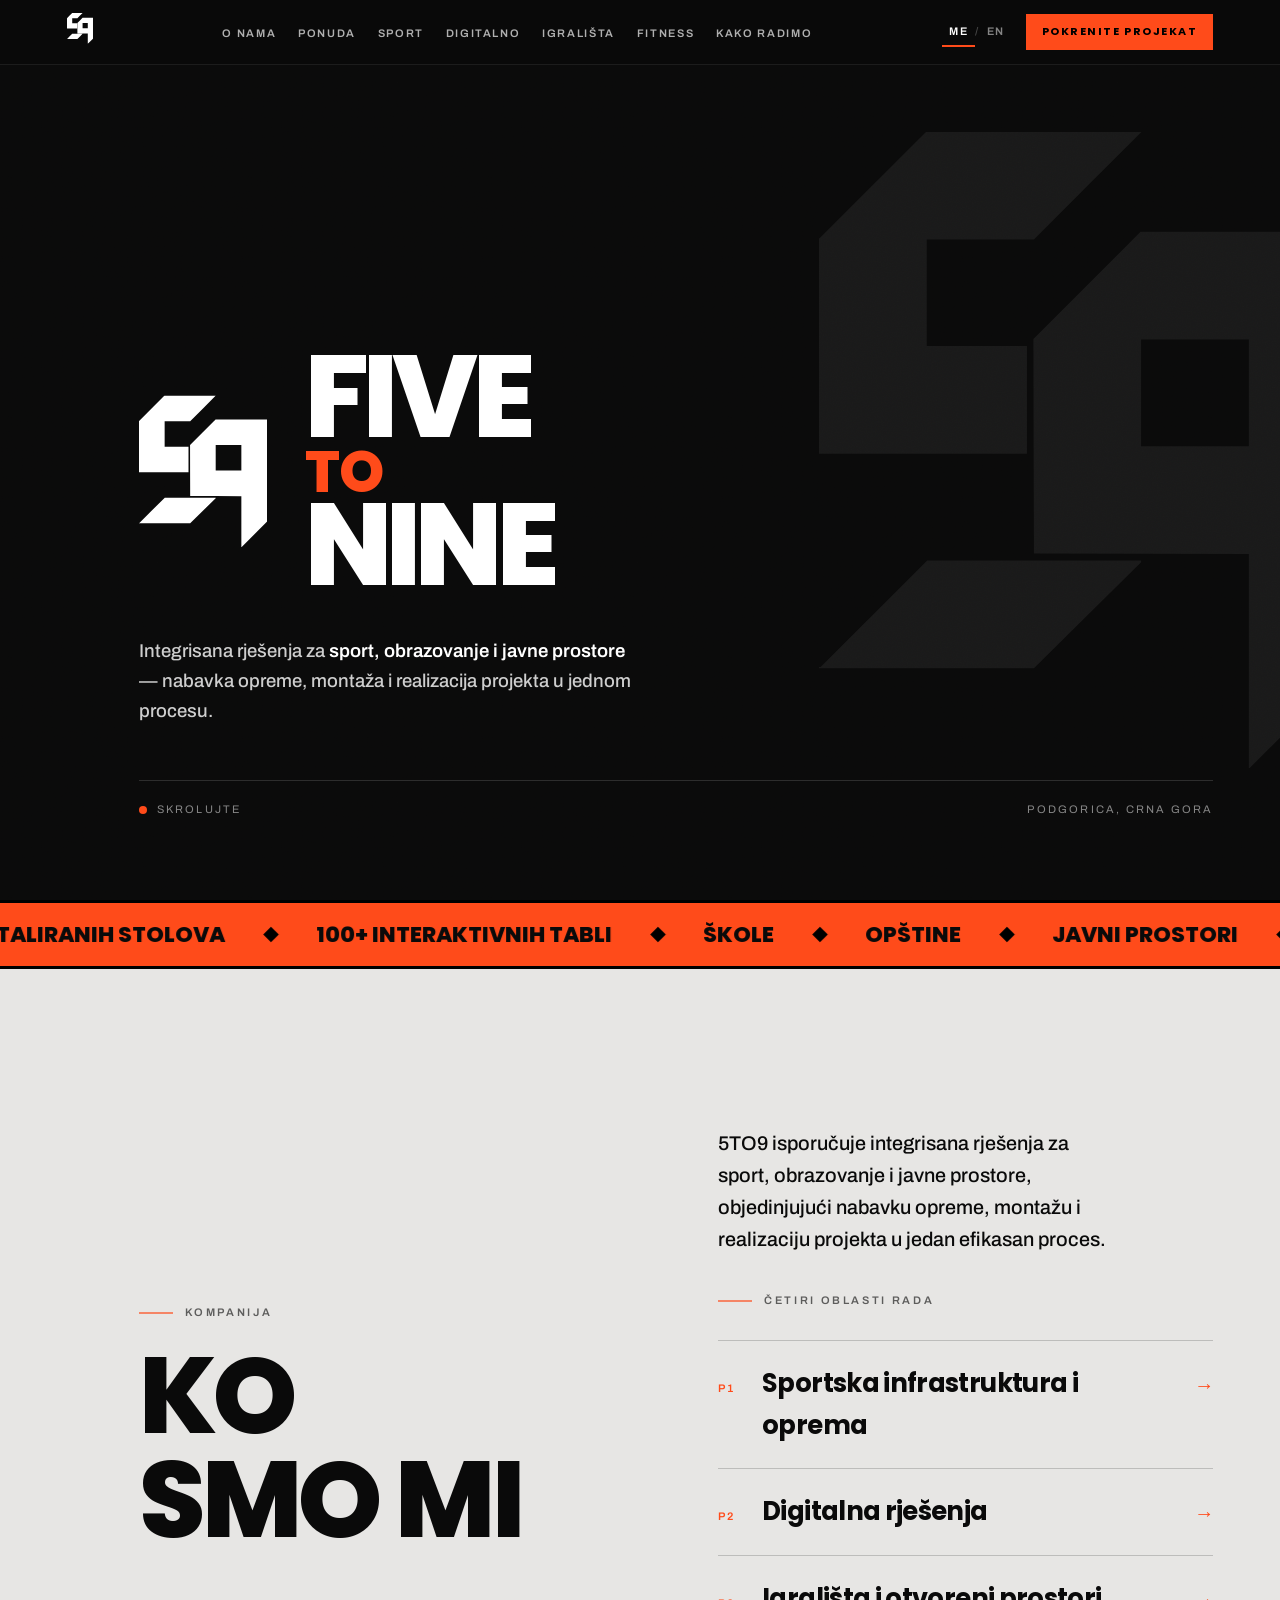
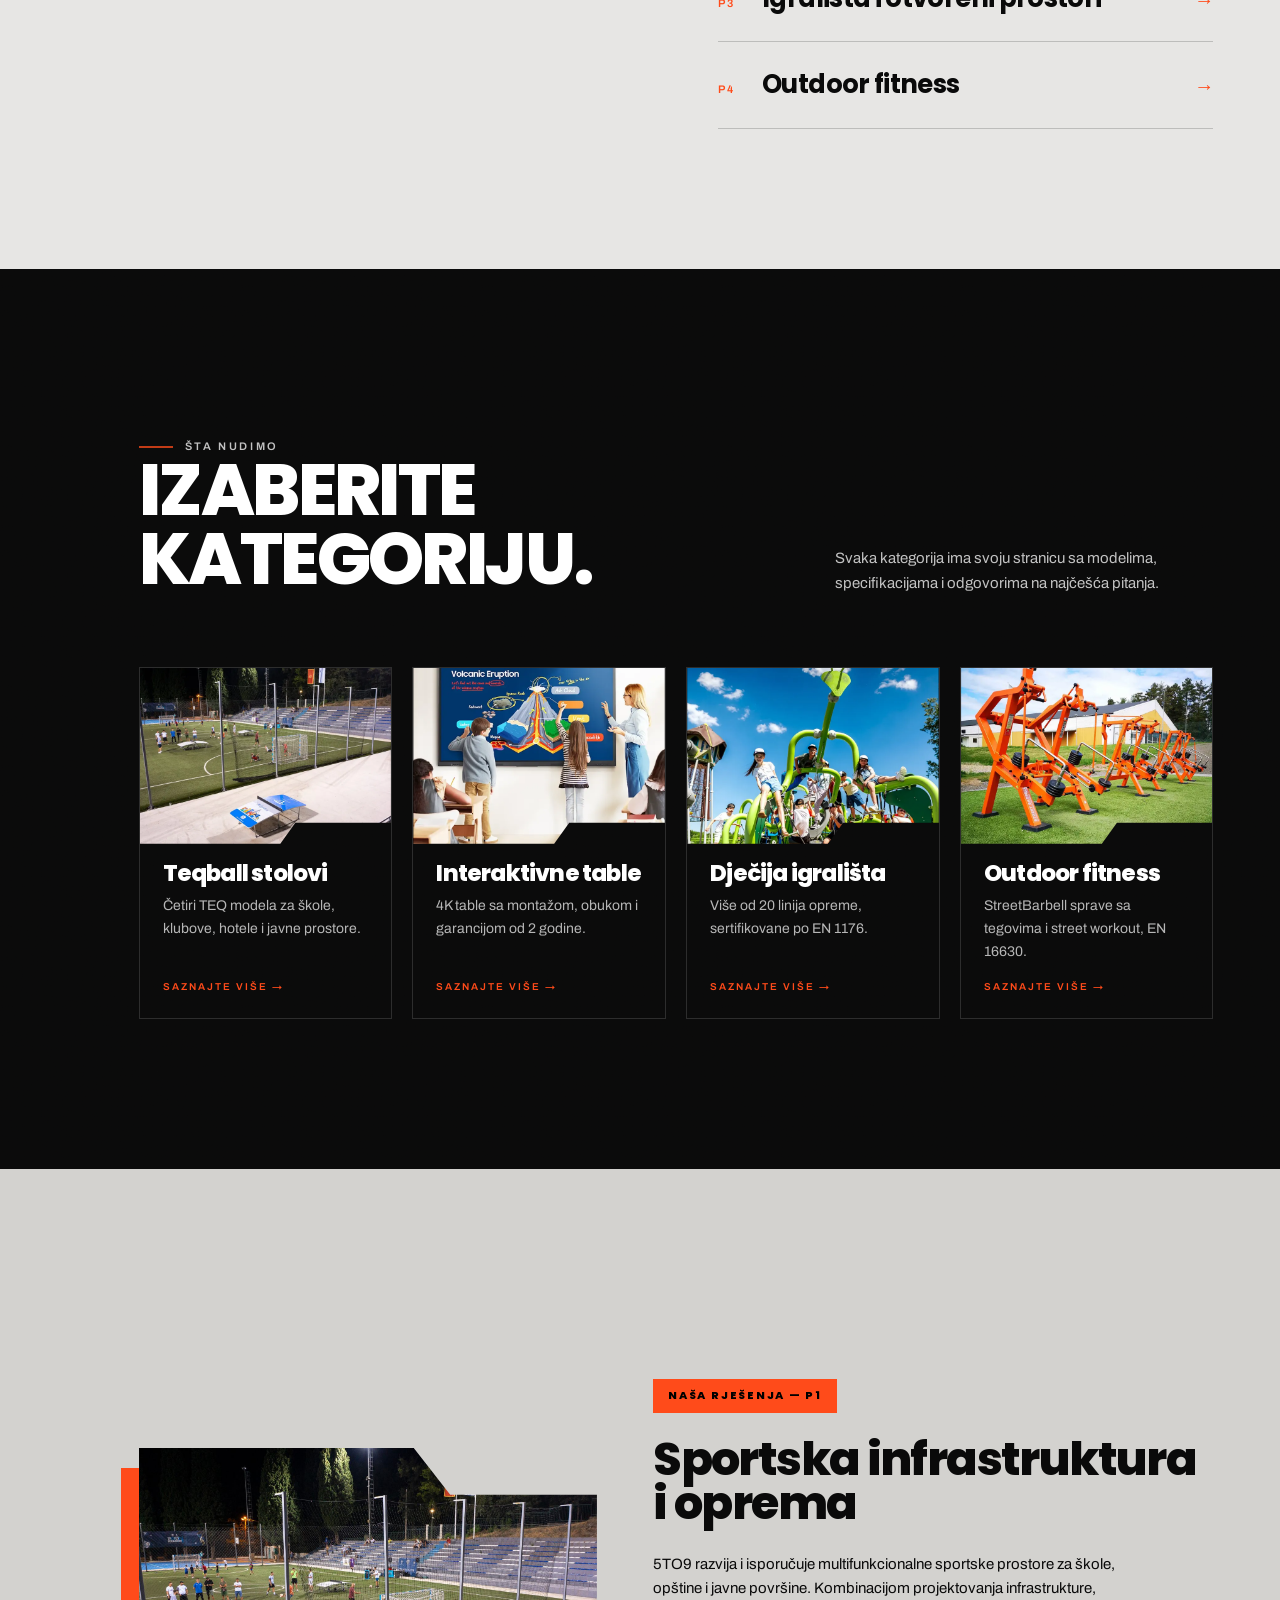
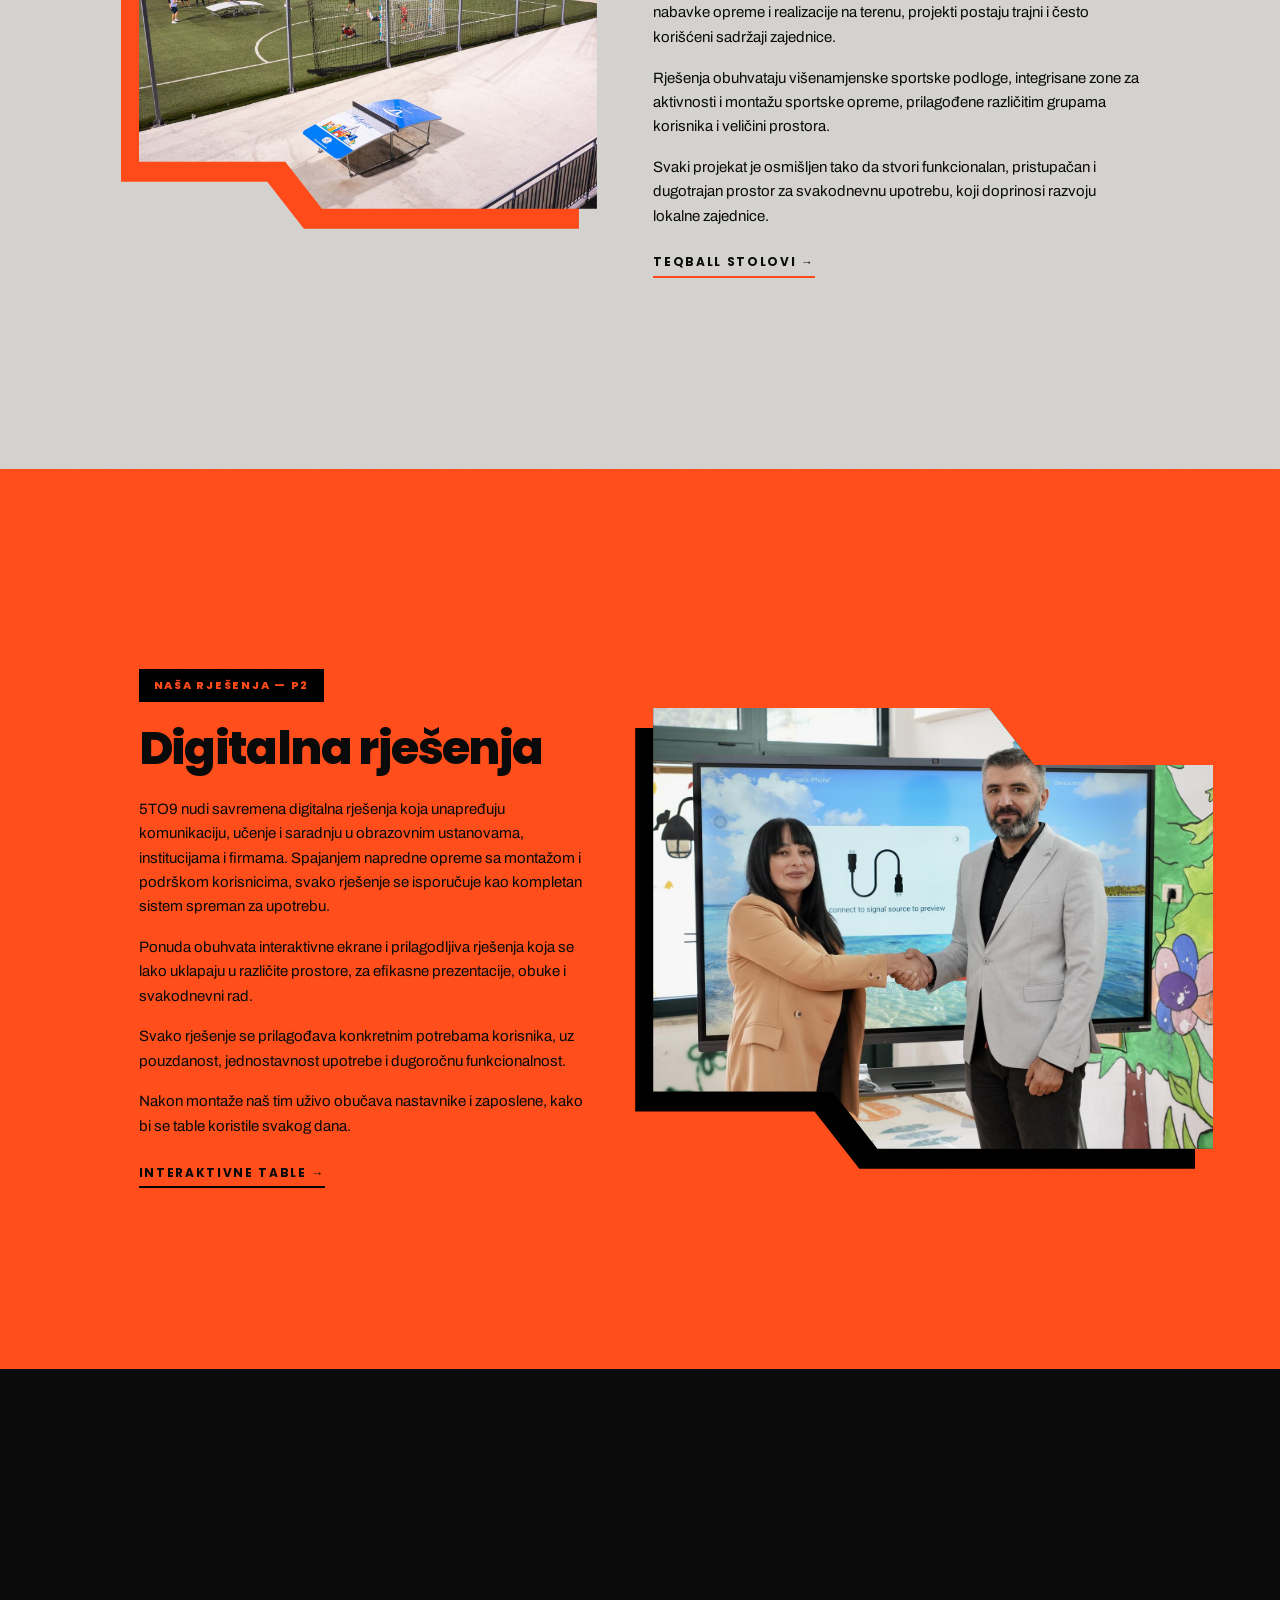
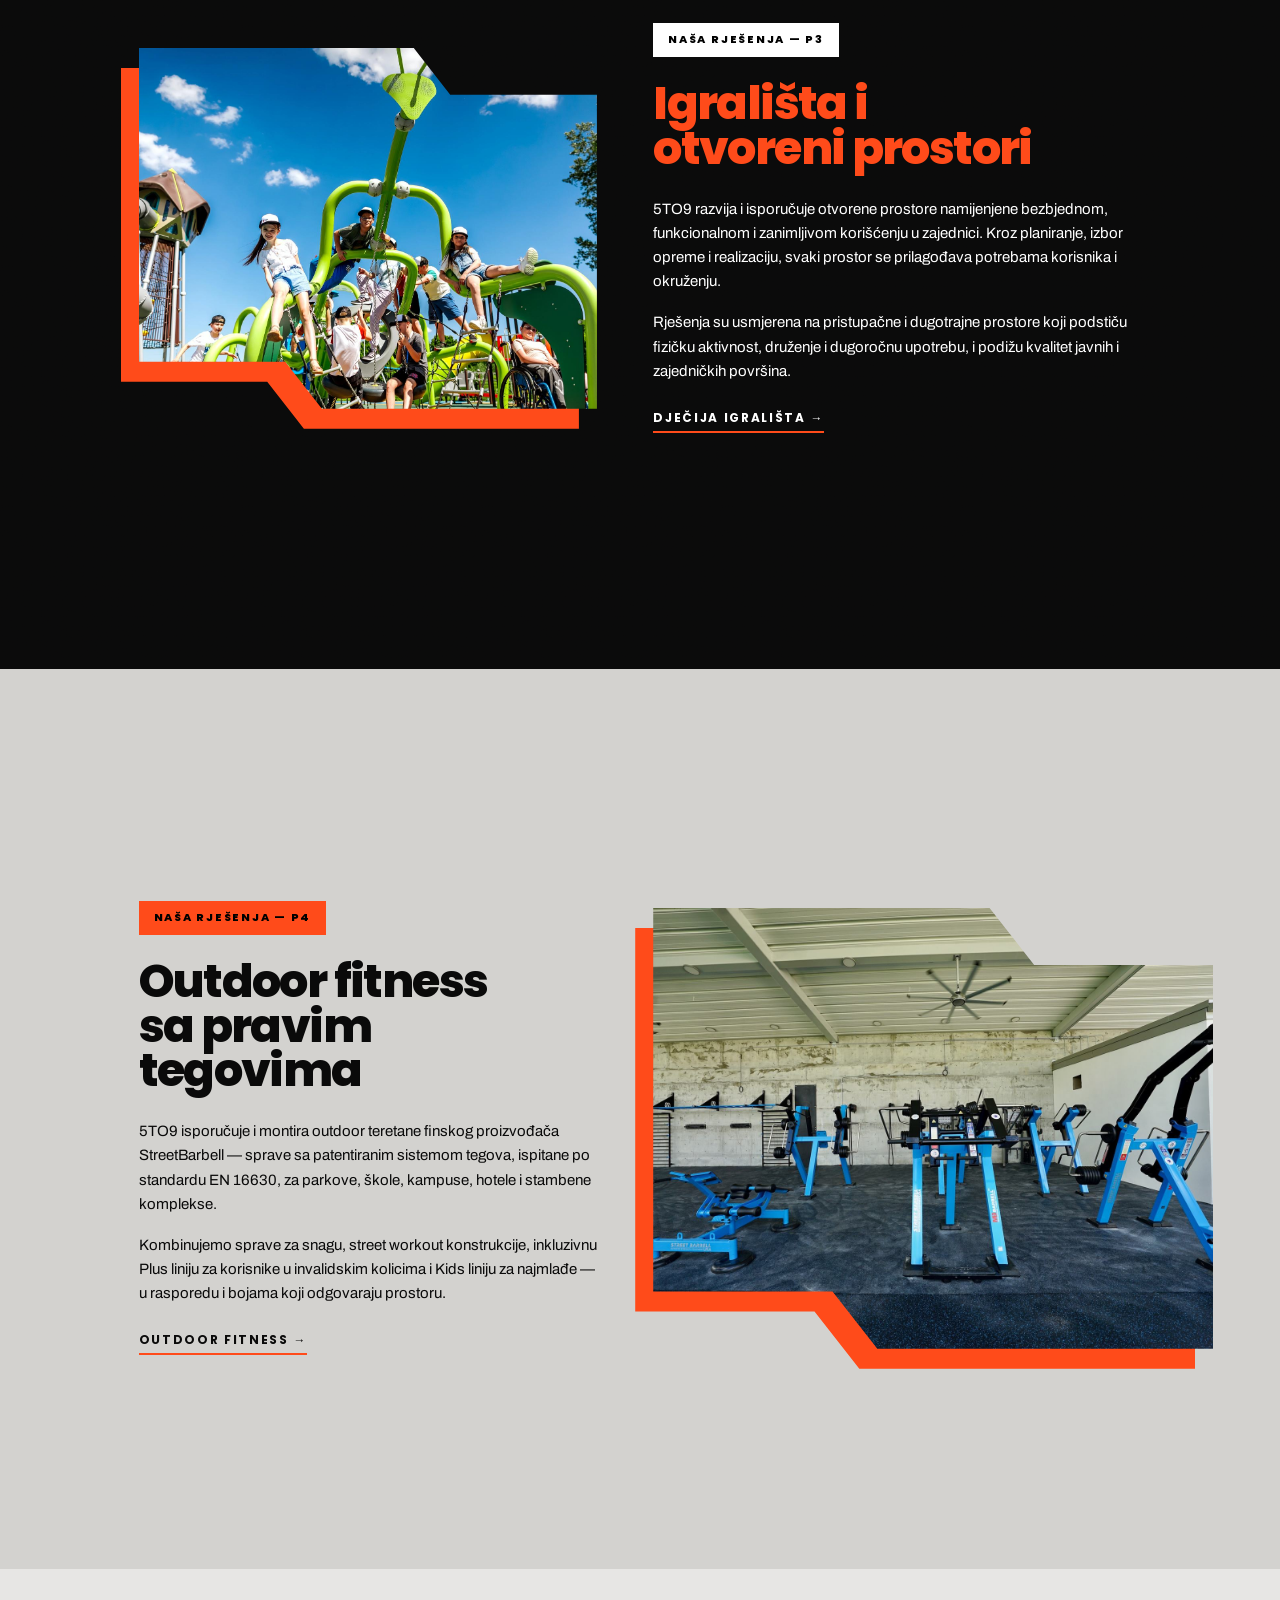
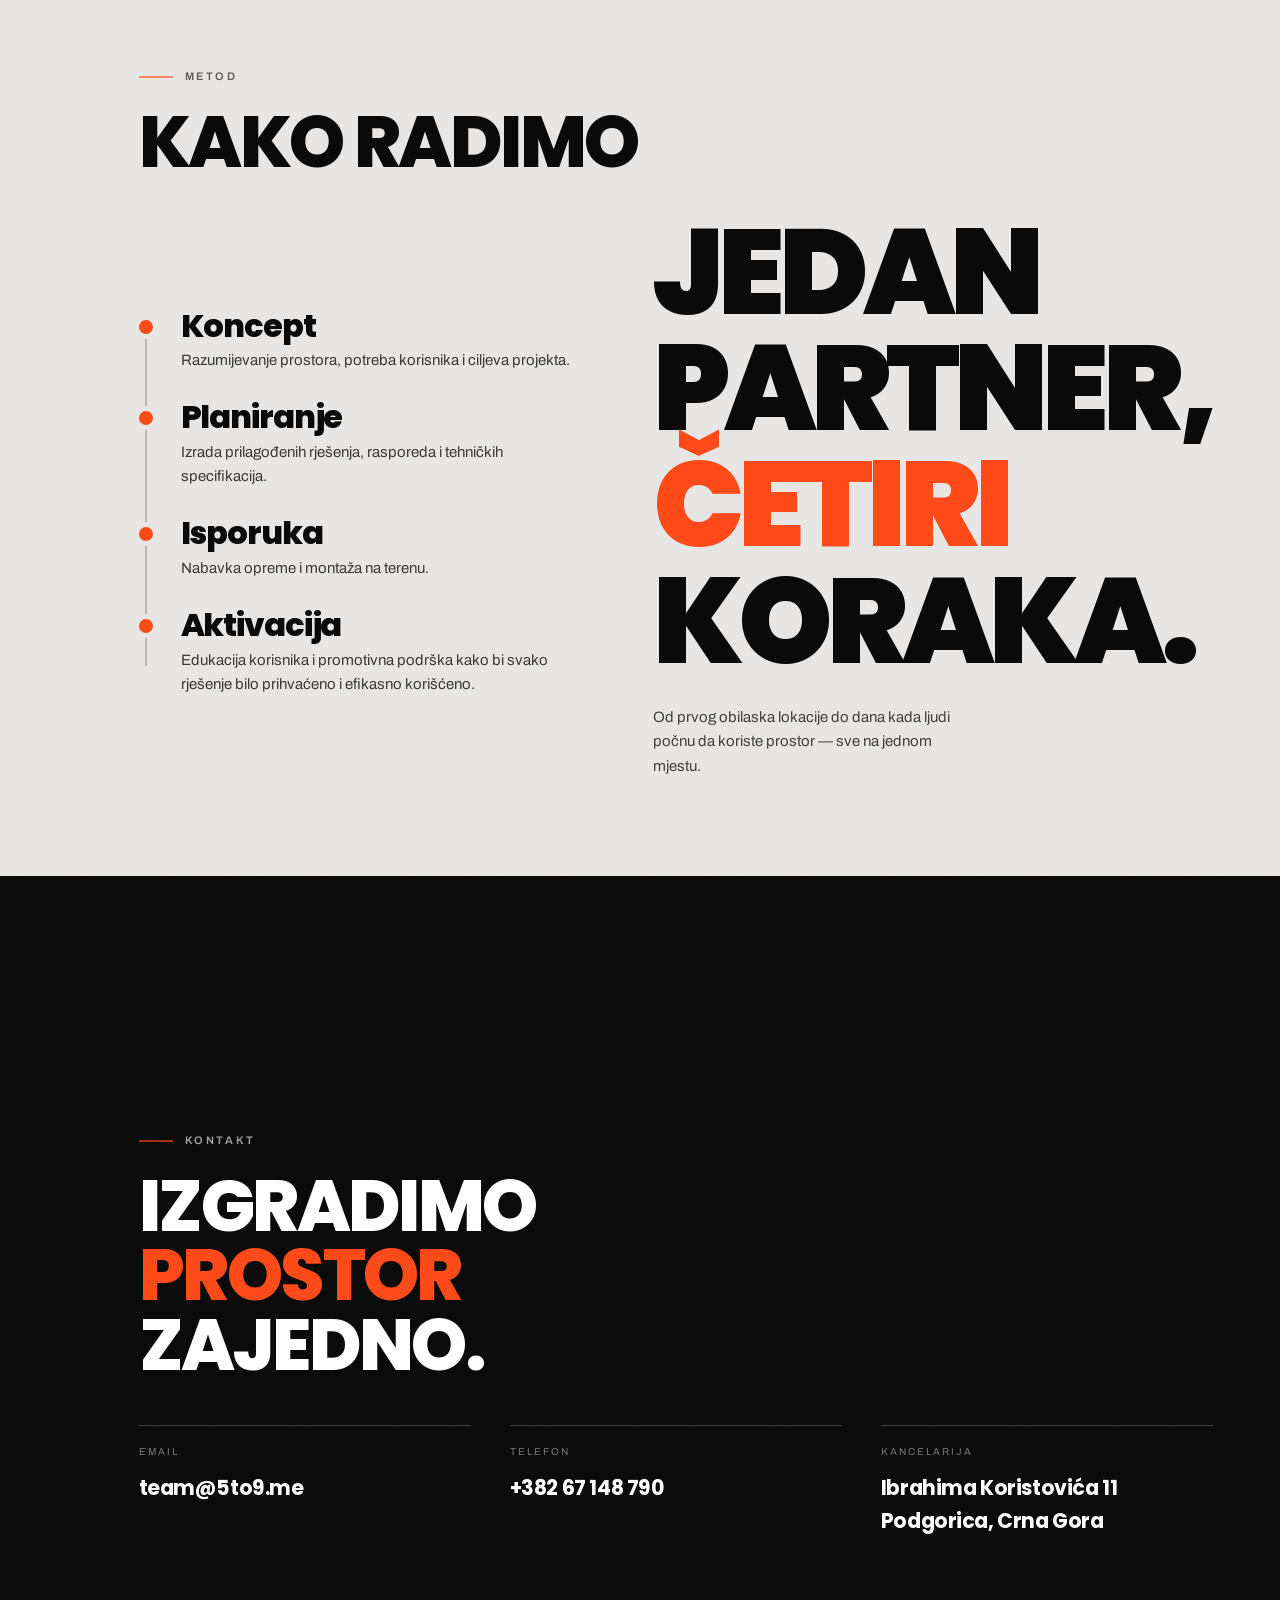
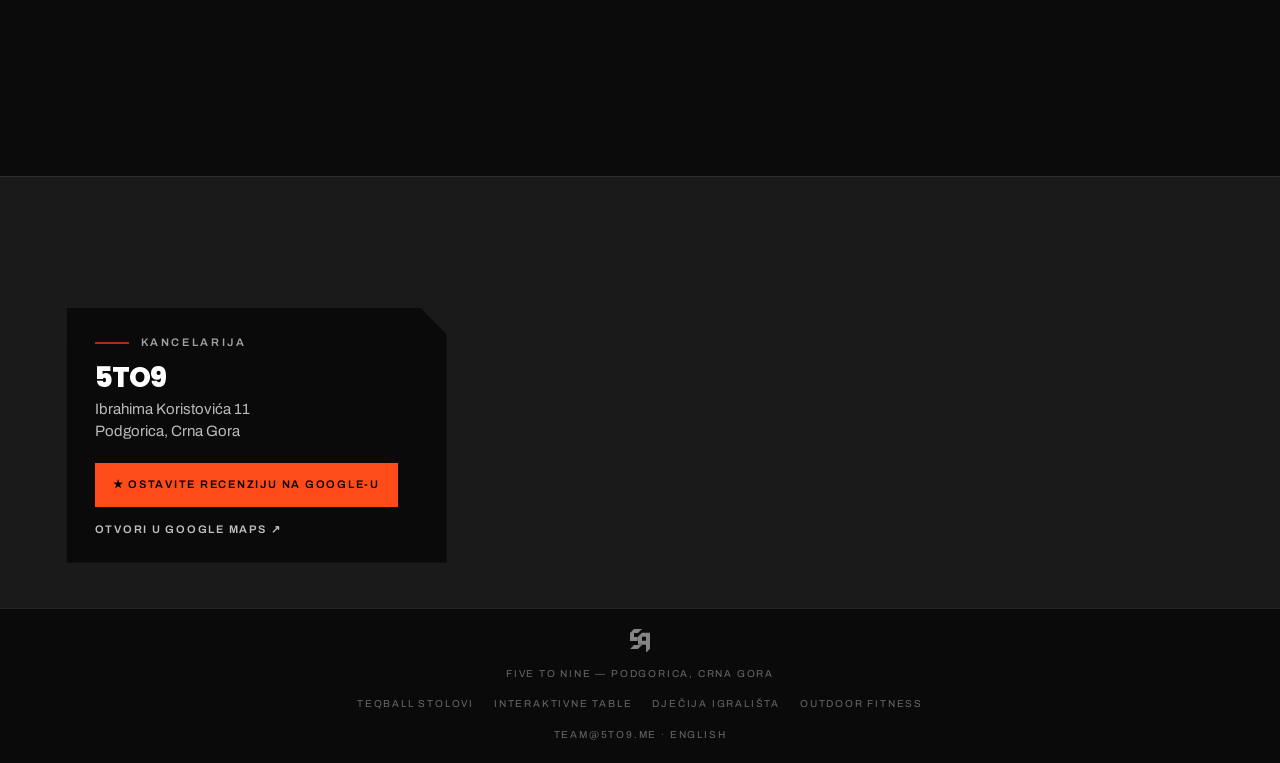
==== index.html @ 5ea32120 "Favicon: kvadratni PNG/ICO umjesto SVG (Google pretraga)" ====
<!DOCTYPE html>
<html lang="sr-Latn-ME">
<head>
<meta charset="utf-8">
<meta name="viewport" content="width=device-width, initial-scale=1">
<title>5TO9 — Sport, obrazovanje i javni prostori | Podgorica</title>
<meta name="description" content="5TO9 isporučuje integrisana rješenja za sport, obrazovanje i javne prostore — nabavka opreme, montaža i realizacija projekta u jednom procesu. Teqball stolovi, interaktivne table, dječija igrališta i outdoor fitness. Podgorica, Crna Gora.">
<link rel="canonical" href="https://5to9.me/">
<link rel="alternate" hreflang="sr-ME" href="https://5to9.me/">
<link rel="alternate" hreflang="en" href="https://5to9.me/en/">
<link rel="alternate" hreflang="x-default" href="https://5to9.me/">
<meta property="og:type" content="website">
<meta property="og:site_name" content="5TO9">
<meta property="og:title" content="5TO9 — Sport, obrazovanje i javni prostori | Podgorica">
<meta property="og:description" content="5TO9 isporučuje integrisana rješenja za sport, obrazovanje i javne prostore — nabavka opreme, montaža i realizacija projekta u jednom procesu. Teqball stolovi, interaktivne table, dječija igrališta i outdoor fitness. Podgorica, Crna Gora.">
<meta property="og:url" content="https://5to9.me/">
<meta property="og:image" content="https://5to9.me/assets/img/og-teq.jpg">
<meta property="og:locale" content="sr_ME">
<meta property="og:locale:alternate" content="en_GB">
<meta name="twitter:card" content="summary_large_image">
<meta name="theme-color" content="#0A0A0A">
<link rel="icon" href="/favicon.ico" sizes="48x48">
<link rel="icon" type="image/png" sizes="192x192" href="/favicon-192.png">
<link rel="icon" type="image/png" sizes="512x512" href="/favicon-512.png">
<link rel="apple-touch-icon" sizes="180x180" href="/apple-touch-icon.png">
<link rel="preconnect" href="https://fonts.googleapis.com">
<link rel="preconnect" href="https://fonts.gstatic.com" crossorigin>
<link href="https://fonts.googleapis.com/css2?family=Poppins:wght@600;700;800;900&family=Archivo:wght@400;500;600&display=swap" rel="stylesheet">
<link rel="stylesheet" href="assets/css/site.css?v=12">
<script type="application/ld+json">{"@context": "https://schema.org", "@graph": [{"@type": "LocalBusiness", "@id": "https://5to9.me/#org", "name": "5TO9", "alternateName": "Five to Nine", "url": "https://5to9.me/", "email": "team@5to9.me", "telephone": "+382 67 148 790", "image": "https://5to9.me/assets/img/og-teq.jpg", "address": {"@type": "PostalAddress", "streetAddress": "Ibrahima Koristovića 11", "addressLocality": "Podgorica", "addressCountry": "ME"}, "areaServed": "ME", "hasMap": "https://maps.google.com/?cid=13877952940838974786", "sameAs": ["https://maps.google.com/?cid=13877952940838974786"], "geo": {"@type": "GeoCoordinates", "latitude": 42.4345868, "longitude": 19.2841371}}, {"@type": "WebSite", "name": "5TO9", "url": "https://5to9.me/", "inLanguage": "sr-ME"}]}</script>
</head><body>
<script>
(function(){
  var d=document.documentElement;
  d.className += (window.IntersectionObserver && [].slice.call(document.querySelectorAll('body')).length) ? ' js' : ' no-js';
  /* if the script file never arrives, never leave content hidden */
  setTimeout(function(){ if(!window.__5to9){ [].slice.call(document.querySelectorAll('.reveal')).forEach(function(e){e.classList.add('in');}); } },3500);
})();
</script>

<svg width="0" height="0" style="position:absolute" aria-hidden="true">
  <symbol id="mark" viewBox="0 0 499 591">
    <path fill="currentColor" fill-rule="evenodd" d="M0 0 L499 0 L499 591 L0 591 Z M0 544.5 L0 498 L99.8 498 L199.5 498 L249.2 448.9 L299 399.8 L299 398.9 L299 398 L199.7 398 L100.5 398 L51 447.5 L1.5 497 L0.8 497 L0 497 L0 398 L0 299 L96.5 299 L193 299 L193 249 L193 199 L146.5 199 L100 199 L100 149.5 L100 100 L149.8 100 L199.5 100 L249.5 50 L299.5 0 L399.2 0 L499 0 L499 46.5 L499 93 L398.7 93 L298.5 93 L248.7 142.8 L199 192.5 L199.2 292 L199.5 391.5 L299.2 391.8 L399 392 L399 491.5 L399 591 L199.5 591 L0 591 L0 544.5 Z M449 541.5 L498.5 492 L498.7 492 L499 492 L499 541.5 L499 591 L449.3 591 L399.5 591 L449 541.5 Z M299 242.5 L299 193 L349 193 L399 193 L399 242.5 L399 292 L349 292 L299 292 L299 242.5 Z M0 49.5 L0 0 L49.7 0 L99.5 0 L50 49.5 L0.5 99 L0.3 99 L0 99 L0 49.5 Z"/>
  </symbol>
</svg>

<div class="progress" id="progress"></div>

<nav class="nav" id="nav">
  <a href="./" aria-label="5TO9 početna"><svg class="mark" viewBox="0 0 499 591"><use href="#mark"/></svg></a>
  <ul class="nav-links">
    <span class="nav-ind" id="nav-ind" aria-hidden="true"></span>
    <li><a href="#about">O nama</a></li>
    <li><a href="#offer">Ponuda</a></li>
    <li><a href="#sports">Sport</a></li>
    <li><a href="#digital">Digitalno</a></li>
    <li><a href="#playgrounds">Igrališta</a></li>
    <li><a href="#fitness">Fitness</a></li>
    <li><a href="#process">Kako radimo</a></li>
  </ul>
  <div class="nav-r">
    <div class="lang" aria-label="Jezik"><a href="./" hreflang="sr-ME" lang="sr-Latn-ME" aria-current="true">ME</a><span>/</span><a href="en/" hreflang="en" lang="en">EN</a></div>
    <a class="cta" href="#contact">Pokrenite projekat</a>
    <button class="burger" id="burger" aria-label="Otvori meni" data-open="Otvori meni" data-close="Zatvori meni" aria-expanded="false" aria-controls="mobilemenu"><span></span><span></span></button>
  </div>
</nav>

<div class="mobilemenu" id="mobilemenu">
  <a href="#about"><i>01</i>O nama</a>
  <a href="#offer"><i>02</i>Ponuda</a>
  <a href="#sports"><i>03</i>Sport</a>
  <a href="#digital"><i>04</i>Digitalno</a>
  <a href="#playgrounds"><i>05</i>Igrališta</a>
  <a href="#fitness"><i>06</i>Outdoor fitness</a>
  <a href="#process"><i>07</i>Kako radimo</a>
  <a href="#contact"><i>08</i>Kontakt</a>
  <div class="mm-foot">
    <a href="mailto:team@5to9.me">team@5to9.me</a>
    <a href="tel:+38267148790">+382 67 148 790</a>
    <span>Ibrahima Koristovića 11, Podgorica</span>
  </div>
  <div class="mm-lang" aria-label="Jezik"><a href="./" hreflang="sr-ME" lang="sr-Latn-ME" aria-current="true">ME</a><a href="en/" hreflang="en" lang="en">EN</a></div>
</div>
<div class="rail" id="rail">
  <a href="#about" data-t="about"><i></i>O NAMA</a>
  <a href="#offer" data-t="offer"><i></i>PONUDA</a>
  <a href="#sports" data-t="sports"><i></i>SPORT</a>
  <a href="#digital" data-t="digital"><i></i>DIGITALNO</a>
  <a href="#playgrounds" data-t="playgrounds"><i></i>IGRALIŠTA</a>
  <a href="#fitness" data-t="fitness"><i></i>FITNESS</a>
  <a href="#process" data-t="process"><i></i>METOD</a>
  <a href="#contact" data-t="contact"><i></i>KONTAKT</a>
</div>

<header class="band dark grain hero" id="top">
  <svg class="hero-mark" viewBox="0 0 499 591" aria-hidden="true"><use href="#mark"/></svg>
  <div class="hero-inner">
    <svg class="logo rise d1" viewBox="0 0 499 591" role="img" aria-label="5TO9"><use href="#mark"/></svg>
    <h1 class="stack rise d2">FIVE<span class="to">TO</span>NINE</h1>
  </div>
  <p class="hero-line rise d3">Integrisana rješenja za <b>sport, obrazovanje i javne prostore</b> — nabavka opreme, montaža i realizacija projekta u jednom procesu.</p>
  <div class="hero-bottom rise d4">
    <a class="scroll-cue" href="#about" style="text-decoration:none"><b></b> Skrolujte</a>
    <span>Podgorica, Crna Gora</span>
  </div>
</header>

<div class="band ticker">
  <div class="ticker-track" aria-hidden="true">
    <span>300+ instaliranih stolova</span><span>100+ interaktivnih tabli</span><span>Škole</span><span>Opštine</span><span>Javni prostori</span>
    <span>300+ instaliranih stolova</span><span>100+ interaktivnih tabli</span><span>Škole</span><span>Opštine</span><span>Javni prostori</span>
  </div>
</div>

<section class="band light" id="about">
  <div class="who">
    <div class="reveal">
      <p class="eyebrow">Kompanija</p>
      <h2 class="h-xl">KO<br>SMO MI</h2>
    </div>
    <div class="reveal">
      <p class="lede">5TO9 isporučuje integrisana rješenja za sport, obrazovanje i javne prostore, objedinjujući nabavku opreme, montažu i realizaciju projekta u jedan efikasan proces.</p>
      <p class="eyebrow" style="margin-top:36px;margin-bottom:0">Četiri oblasti rada</p>
      <ul class="pillars">
        <li><a href="#sports"><span class="idx">P1</span>Sportska infrastruktura i oprema<span class="arrow">→</span></a></li>
        <li><a href="#digital"><span class="idx">P2</span>Digitalna rješenja<span class="arrow">→</span></a></li>
        <li><a href="#playgrounds"><span class="idx">P3</span>Igrališta i otvoreni prostori<span class="arrow">→</span></a></li>
        <li><a href="#fitness"><span class="idx">P4</span>Outdoor fitness<span class="arrow">→</span></a></li>

      </ul>
    </div>
  </div>
</section>

<section class="band dark grain" id="offer">
  <div class="range-head reveal">
    <div>
      <p class="eyebrow">Šta nudimo</p>
      <h2 class="h-lg">IZABERITE<br>KATEGORIJU.</h2>
    </div>
    <p>Svaka kategorija ima svoju stranicu sa modelima, specifikacijama i odgovorima na najčešća pitanja.</p>
  </div>
  <div class="tiles reveal">
    <a class="tile" href="teqball-stolovi/">
      <div class="ph"><img src="assets/img/tile-teq.webp" alt="TEQ sto pored osvijetljenog sportskog terena" loading="lazy" width="800" height="560"></div>
      <div class="tx"><h3>Teqball stolovi</h3><p>Četiri TEQ modela za škole, klubove, hotele i javne prostore.</p><span class="go">Saznajte više →</span></div>
    </a>
    <a class="tile" href="interaktivne-table/">
      <div class="ph"><img src="assets/img/tile-panels.webp" alt="Učenici rade na interaktivnoj tabli u učionici" loading="lazy" width="800" height="560"></div>
      <div class="tx"><h3>Interaktivne table</h3><p>4K table sa montažom, obukom i garancijom od 2 godine.</p><span class="go">Saznajte više →</span></div>
    </a>
    <a class="tile" href="djecija-igralista/">
      <div class="ph"><img src="assets/img/tile-play.webp" alt="Djeca se igraju na inkluzivnom igralištu" loading="lazy" width="800" height="560"></div>
      <div class="tx"><h3>Dječija igrališta</h3><p>Više od 20 linija opreme, sertifikovane po EN 1176.</p><span class="go">Saznajte više →</span></div>
    </a>
    <a class="tile" href="outdoor-fitness/">
      <div class="ph"><img src="assets/img/tile-fitness.webp" alt="Red narandžastih sprava za trening snage na otvorenom" loading="lazy" width="800" height="560"></div>
      <div class="tx"><h3>Outdoor fitness</h3><p>StreetBarbell sprave sa tegovima i street workout, EN 16630.</p><span class="go">Saznajte više →</span></div>
    </a>
  </div>
</section>

<section class="band light-2" id="sports">
  <div class="solution">
    <div class="visual-frame reveal">
      <div class="visual"><img src="assets/img/teq-court.jpg" alt="Brendirani TEQ sto pored osvijetljenog sportskog terena u Podgorici" width="1500" height="1180"></div>
    </div>
    <div class="reveal">
      <span class="tag t-orange">Naša rješenja — P1</span>
      <h3 class="h-md">Sportska infrastruktura<br>i oprema</h3>
      <p>5TO9 razvija i isporučuje multifunkcionalne sportske prostore za škole, opštine i javne površine. Kombinacijom projektovanja infrastrukture, nabavke opreme i realizacije na terenu, projekti postaju trajni i često korišćeni sadržaji zajednice.</p>
      <p>Rješenja obuhvataju višenamjenske sportske podloge, integrisane zone za aktivnosti i montažu sportske opreme, prilagođene različitim grupama korisnika i veličini prostora.</p>
      <p>Svaki projekat je osmišljen tako da stvori funkcionalan, pristupačan i dugotrajan prostor za svakodnevnu upotrebu, koji doprinosi razvoju lokalne zajednice.</p>
      <div class="more-row"><a class="more-link" href="teqball-stolovi/">Teqball stolovi →</a></div>
    </div>
  </div>
</section>

<section class="band orange grain" id="digital">
  <div class="solution flip">
    <div class="visual-frame reveal" style="--accent:#000">
      <div class="visual"><img src="assets/img/panel-handover.jpg" alt="Primopredaja interaktivne table u vrtiću" loading="lazy" width="1400" height="1100"></div>
    </div>
    <div class="reveal">
      <span class="tag t-black">Naša rješenja — P2</span>
      <h3 class="h-md">Digitalna rješenja</h3>
      <p>5TO9 nudi savremena digitalna rješenja koja unapređuju komunikaciju, učenje i saradnju u obrazovnim ustanovama, institucijama i firmama. Spajanjem napredne opreme sa montažom i podrškom korisnicima, svako rješenje se isporučuje kao kompletan sistem spreman za upotrebu.</p>
      <p>Ponuda obuhvata interaktivne ekrane i prilagodljiva rješenja koja se lako uklapaju u različite prostore, za efikasne prezentacije, obuke i svakodnevni rad.</p>
      <p>Svako rješenje se prilagođava konkretnim potrebama korisnika, uz pouzdanost, jednostavnost upotrebe i dugoročnu funkcionalnost.</p>
      <p>Nakon montaže naš tim uživo obučava nastavnike i zaposlene, kako bi se table koristile svakog dana.</p>
      <div class="more-row"><a class="more-link" href="interaktivne-table/">Interaktivne table →</a></div>
    </div>
  </div>
</section>

<section class="band dark grain" id="playgrounds">
  <div class="solution">
    <div class="visual-frame reveal">
      <div class="visual"><img src="assets/img/playground.jpg" alt="Djeca se igraju na inkluzivnom igralištu" loading="lazy" width="1400" height="1100"></div>
    </div>
    <div class="reveal">
      <span class="tag t-white">Naša rješenja — P3</span>
      <h3 class="h-md" style="color:var(--orange)">Igrališta i<br>otvoreni prostori</h3>
      <p>5TO9 razvija i isporučuje otvorene prostore namijenjene bezbjednom, funkcionalnom i zanimljivom korišćenju u zajednici. Kroz planiranje, izbor opreme i realizaciju, svaki prostor se prilagođava potrebama korisnika i okruženju.</p>
      <p>Rješenja su usmjerena na pristupačne i dugotrajne prostore koji podstiču fizičku aktivnost, druženje i dugoročnu upotrebu, i podižu kvalitet javnih i zajedničkih površina.</p>
      <div class="more-row"><a class="more-link" href="djecija-igralista/">Dječija igrališta →</a></div>
    </div>
  </div>
</section>

<section class="band light-2" id="fitness">
  <div class="solution flip">
    <div class="visual-frame reveal">
      <div class="visual"><img src="assets/img/home-fitness.jpg" alt="Plave StreetBarbell sprave sa tegovima u natkrivenoj outdoor teretani" loading="lazy" width="1400" height="1100"></div>
    </div>
    <div class="reveal">
      <span class="tag t-orange">Naša rješenja — P4</span>
      <h3 class="h-md">Outdoor fitness<br>sa pravim tegovima</h3>
      <p>5TO9 isporučuje i montira outdoor teretane finskog proizvođača StreetBarbell — sprave sa patentiranim sistemom tegova, ispitane po standardu EN 16630, za parkove, škole, kampuse, hotele i stambene komplekse.</p>
      <p>Kombinujemo sprave za snagu, street workout konstrukcije, inkluzivnu Plus liniju za korisnike u invalidskim kolicima i Kids liniju za najmlađe — u rasporedu i bojama koji odgovaraju prostoru.</p>
      <div class="more-row"><a class="more-link" href="outdoor-fitness/">Outdoor fitness →</a></div>
    </div>
  </div>
</section>

<section class="band light" id="process">
  <div class="reveal">
    <p class="eyebrow">Metod</p>
    <h2 class="h-lg">KAKO RADIMO</h2>
  </div>
  <div class="process">
    <ol class="steps reveal">
      <li><h4>Koncept</h4><p>Razumijevanje prostora, potreba korisnika i ciljeva projekta.</p></li>
      <li><h4>Planiranje</h4><p>Izrada prilagođenih rješenja, rasporeda i tehničkih specifikacija.</p></li>
      <li><h4>Isporuka</h4><p>Nabavka opreme i montaža na terenu.</p></li>
      <li><h4>Aktivacija</h4><p>Edukacija korisnika i promotivna podrška kako bi svako rješenje bilo prihvaćeno i efikasno korišćeno.</p></li>
    </ol>
    <div class="process-note reveal">
      <div class="big">JEDAN<br>PARTNER,<br><em>ČETIRI</em><br>KORAKA.</div>
      <p style="margin-top:26px;max-width:34ch;opacity:.75">Od prvog obilaska lokacije do dana kada ljudi počnu da koriste prostor — sve na jednom mjestu.</p>
    </div>
  </div>
</section>

<section class="band dark grain" id="contact">
  <div class="reveal contact">
    <p class="eyebrow">Kontakt</p>
    <h2 class="h-lg">IZGRADIMO<br><em>PROSTOR</em><br>ZAJEDNO.</h2>
    <div class="contacts">
      <div><span>Email</span><a href="mailto:team@5to9.me">team@5to9.me</a></div>
      <div><span>Telefon</span><a href="tel:+38267148790">+382 67 148 790</a></div>
      <div><span>Kancelarija</span><p>Ibrahima Koristovića 11<br>Podgorica, Crna Gora</p></div>
    </div>
  </div>
</section>

<section class="mapband" aria-label="5TO9 na mapi — Ibrahima Koristovića 11, Podgorica">
  <iframe src="https://maps.google.com/maps?cid=13877952940838974786&z=16&output=embed" title="5TO9 na mapi — Ibrahima Koristovića 11, Podgorica" loading="lazy" referrerpolicy="no-referrer-when-downgrade" allowfullscreen></iframe>
  <div class="map-card">
    <p class="eyebrow">Kancelarija</p>
    <h3>5TO9</h3>
    <p class="addr">Ibrahima Koristovića 11<br>Podgorica, Crna Gora</p>
    <div class="map-links">
      <a class="review" href="https://www.google.com/search?q=5to9+Podgorica#lrd=0x134ded3cc97ddb3f:0xc09864abd04b7542,3,,," target="_blank" rel="noopener">&#9733; Ostavite recenziju na Google-u</a>
      <a href="https://maps.google.com/?cid=13877952940838974786" target="_blank" rel="noopener">Otvori u Google Maps &#8599;</a>
    </div>
  </div>
</section>
<footer class="band foot">
  <svg class="mark" viewBox="0 0 499 591" aria-hidden="true"><use href="#mark"/></svg>
  <span>Five to Nine — Podgorica, Crna Gora</span>
  <nav class="foot-links"><a href="teqball-stolovi/">Teqball stolovi</a><a href="interaktivne-table/">Interaktivne table</a><a href="djecija-igralista/">Dječija igrališta</a><a href="outdoor-fitness/">Outdoor fitness</a></nav>
  <span><a href="mailto:team@5to9.me">team@5to9.me</a> · <a href="en/" hreflang="en">English</a></span>
</footer>

<script src="assets/js/site.js?v=12"></script>
</body>
</html>
---- assets/css/site.css ----
:root{
  --ink:#0A0A0A;--orange:#FF4B1A;--concrete:#E7E6E4;--concrete-2:#D3D2CF;
  --pad:clamp(20px,5.2vw,96px);--rail:0px;
}
@media(min-width:1100px){:root{--rail:72px}}
*{box-sizing:border-box}
html{scroll-behavior:smooth}
body{
  margin:0;background:var(--ink);color:var(--ink);
  font-family:'Archivo',system-ui,sans-serif;font-size:clamp(15px,1.02vw,17px);line-height:1.62;
  -webkit-font-smoothing:antialiased;overflow-x:hidden;
}
h1,h2,h3,h4{font-family:'Poppins',system-ui,sans-serif;font-weight:800;letter-spacing:-.035em;line-height:.9;margin:0}
p{margin:0 0 1.1em}
a{color:inherit}
img{max-width:100%;display:block}
:focus-visible{outline:3px solid var(--orange);outline-offset:4px}

.grain::before{
  content:"";position:absolute;inset:0;pointer-events:none;z-index:1;
  background-image:url("data:image/svg+xml,%3Csvg xmlns='http://www.w3.org/2000/svg' width='240' height='240'%3E%3Cfilter id='n'%3E%3CfeTurbulence type='fractalNoise' baseFrequency='.8' numOctaves='3'/%3E%3C/filter%3E%3Crect width='240' height='240' filter='url(%23n)' opacity='.55'/%3E%3C/svg%3E");
  mix-blend-mode:overlay;opacity:.3;
}

/* chrome */
.progress{position:fixed;top:0;left:0;height:3px;width:0;background:var(--orange);z-index:80}
.nav{
  position:fixed;top:0;left:0;right:0;z-index:70;display:flex;align-items:center;justify-content:space-between;gap:20px;
  padding:13px var(--pad);background:rgba(10,10,10,.75);backdrop-filter:blur(12px);
  border-bottom:1px solid rgba(255,255,255,.08);transition:transform .4s ease;
}
.nav .mark{width:26px;color:#fff;flex:none}
.nav-links{position:relative;display:flex;gap:clamp(10px,1.7vw,28px);list-style:none;margin:0;padding:0}
.nav-ind{position:absolute;left:0;bottom:-4px;height:2px;width:0;background:var(--orange);
  transform:translateX(0);transition:transform .45s cubic-bezier(.16,.84,.44,1),width .45s cubic-bezier(.16,.84,.44,1),opacity .3s;opacity:0}
.nav-links a.active{opacity:1}
.nav-links a{
  color:#fff;text-decoration:none;font-size:11px;font-weight:600;letter-spacing:.15em;text-transform:uppercase;
  opacity:.68;padding-bottom:3px;border-bottom:1px solid transparent;transition:opacity .25s,border-color .25s;
}
.nav-links a:hover,.nav-links a:focus-visible{opacity:1;border-bottom-color:var(--orange)}
.nav .cta{
  font-family:'Poppins';font-weight:700;font-size:11px;letter-spacing:.14em;text-transform:uppercase;
  background:var(--orange);color:#000;text-decoration:none;padding:9px 16px;white-space:nowrap;
}
.nav .cta:hover{background:#fff}
@media(max-width:1180px){.nav-links a{font-size:10px;letter-spacing:.1em}}
@media(max-width:720px){.nav-links{display:none}}

.rail{position:fixed;left:26px;top:50%;translate:0 -50%;z-index:60;display:none;flex-direction:column;gap:14px}
@media(min-width:1100px){.rail{display:flex}}
.rail a{
  display:flex;align-items:center;gap:9px;text-decoration:none;font-size:10px;letter-spacing:.18em;
  font-weight:600;color:rgba(255,255,255,.45);writing-mode:vertical-rl;transition:color .25s;
}
.rail i{display:block;width:2px;height:24px;background:currentColor;opacity:.5;font-style:normal}
.rail a.active{color:var(--orange)}
.rail a.on-light{color:rgba(0,0,0,.4)}
.rail a.on-light.active{color:var(--orange)}

/* bands */
.band{
  position:relative;min-height:100svh;display:flex;flex-direction:column;justify-content:center;
  padding:clamp(96px,11vh,140px) var(--pad) clamp(64px,9vh,110px);
  padding-left:calc(var(--pad) + var(--rail));overflow:hidden;
}
.band>*{position:relative;z-index:2}
.dark{background:var(--ink);color:#fff}
.light{background:var(--concrete);color:var(--ink)}
.light-2{background:var(--concrete-2);color:var(--ink)}
.orange{background:var(--orange);color:#0A0A0A}

.eyebrow{
  display:flex;align-items:center;gap:12px;font-size:11px;font-weight:600;letter-spacing:.24em;
  text-transform:uppercase;margin:0 0 22px;opacity:.62;
}
.eyebrow::before{content:"";width:34px;height:2px;background:var(--orange);flex:none}
.h-xl{font-size:clamp(44px,8.4vw,120px)}
.h-lg{font-size:clamp(36px,5.6vw,76px)}
.h-md{font-size:clamp(27px,3.6vw,48px)}

/* hero */
.hero{justify-content:flex-end}
.hero-mark{
  position:absolute;right:-6vw;top:50%;translate:0 -50%;z-index:0;
  width:clamp(280px,42vw,600px);color:#fff;opacity:.06;pointer-events:none;
}
.hero-inner{display:flex;align-items:stretch;gap:clamp(18px,3vw,44px);flex-wrap:wrap}
.hero .logo{width:clamp(74px,9.5vw,148px);color:#fff;flex:none;align-self:flex-end;margin-bottom:.06em}
@supports(aspect-ratio:499/591){
  .hero .logo{width:auto;height:auto;aspect-ratio:499/591;align-self:stretch;margin-bottom:0;max-width:clamp(74px,10vw,160px)}
}
.stack{font-family:'Poppins';font-weight:800;font-size:clamp(48px,9vw,138px);line-height:.8;letter-spacing:-.05em;color:#fff}
.stack .to{display:block;color:var(--orange);font-size:.5em;margin:.1em 0 .06em;letter-spacing:-.02em}
.stack{padding-block:.04em}
.hero-line{margin:clamp(30px,4.5vh,54px) 0 0;max-width:46ch;color:rgba(255,255,255,.8);font-size:clamp(16px,1.45vw,20px);font-weight:500}
.hero-line b{color:#fff;font-weight:600}
.hero-bottom{
  margin-top:clamp(34px,6vh,70px);display:flex;justify-content:space-between;align-items:flex-end;gap:24px;flex-wrap:wrap;
  border-top:1px solid rgba(255,255,255,.14);padding-top:20px;
  font-size:11px;letter-spacing:.2em;text-transform:uppercase;color:rgba(255,255,255,.5);
}
.scroll-cue{display:flex;align-items:center;gap:10px}
.scroll-cue b{width:8px;height:8px;background:var(--orange);border-radius:50%;animation:pulse 2.4s infinite}
@keyframes pulse{0%,100%{opacity:1;transform:scale(1)}50%{opacity:.35;transform:scale(.7)}}
.rise{opacity:0;transform:translateY(28px);animation:rise .95s cubic-bezier(.16,.84,.44,1) forwards}
.d1{animation-delay:.06s}.d2{animation-delay:.2s}.d3{animation-delay:.36s}.d4{animation-delay:.5s}
@keyframes rise{to{opacity:1;transform:none}}

/* ticker */
.ticker{min-height:0;padding:14px 0;justify-content:center;background:var(--orange);color:#0A0A0A;overflow:hidden;border-top:3px solid #000;border-bottom:3px solid #000}
.ticker-track{display:flex;gap:40px;width:max-content;animation:slide 34s linear infinite;will-change:transform}
.ticker-track.js{animation:none}
.ticker span{font-family:'Poppins';font-weight:800;font-size:clamp(15px,1.7vw,22px);text-transform:uppercase;white-space:nowrap;display:flex;align-items:center;gap:40px}
.ticker span::after{content:"";width:11px;height:11px;background:#000;flex:none;rotate:45deg}
@keyframes slide{to{transform:translateX(-50%)}}

/* who */
.who{display:grid;grid-template-columns:1.02fr .98fr;gap:clamp(32px,5vw,86px);align-items:center}
.lede{font-size:clamp(17px,1.55vw,22px);font-weight:500;max-width:36ch}
.pillars{list-style:none;margin:30px 0 0;padding:0;border-top:1px solid rgba(0,0,0,.18)}
.pillars li{border-bottom:1px solid rgba(0,0,0,.18)}
.pillars a{
  display:flex;align-items:baseline;gap:16px;padding:22px 0;text-decoration:none;color:inherit;
  font-family:'Poppins';font-weight:700;font-size:clamp(17px,2vw,26px);letter-spacing:-.025em;
  transition:transform .35s cubic-bezier(.16,.84,.44,1),color .25s;
}
.pillars a:hover,.pillars a:focus-visible{transform:translateX(12px);color:var(--orange)}
.pillars .idx{font-family:'Archivo';font-size:11px;font-weight:600;letter-spacing:.18em;color:var(--orange);width:28px;flex:none}
.pillars .arrow{margin-left:auto;color:var(--orange);font-size:.78em}
@media(max-width:900px){.who{grid-template-columns:1fr}}

/* solutions */
.solution{display:grid;grid-template-columns:.9fr 1.1fr;gap:clamp(28px,4.4vw,78px);align-items:center}
.solution.flip .visual-frame{order:2}
.solution p{max-width:54ch}
.solution p:last-child{margin-bottom:0}
.tag{display:inline-block;font-family:'Poppins';font-weight:800;font-size:11px;letter-spacing:.16em;text-transform:uppercase;padding:8px 15px;margin-bottom:24px}
.t-orange{background:var(--orange);color:#000}
.t-black{background:#000;color:var(--orange)}
.t-white{background:#fff;color:#000}
.solution h3{margin-bottom:26px}
@media(max-width:900px){.solution{grid-template-columns:1fr}.solution.flip .visual-frame{order:0}}

.visual-frame{position:relative}
.visual-frame::before{
  content:"";position:absolute;inset:0;translate:-18px 20px;background:var(--accent,var(--orange));
  clip-path:polygon(0 0,60% 0,68% 13%,100% 13%,100% 100%,40% 100%,32% 87%,0 87%);
}
.visual{
  position:relative;aspect-ratio:4/3.15;overflow:hidden;background:#111;
  clip-path:polygon(0 0,60% 0,68% 13%,100% 13%,100% 100%,40% 100%,32% 87%,0 87%);
}
.visual img{width:100%;height:100%;object-fit:cover}

/* TEQ range */
.range-head{display:flex;justify-content:space-between;align-items:flex-end;gap:24px;flex-wrap:wrap;margin-bottom:clamp(28px,4vh,50px)}
.range-head p{max-width:42ch;margin:0;opacity:.75}
.models{display:grid;grid-template-columns:repeat(4,1fr);gap:clamp(14px,1.6vw,22px)}
.model{border:1px solid rgba(255,255,255,.14);padding:clamp(20px,2.2vw,30px);display:flex;flex-direction:column;transition:border-color .3s,background .3s,transform .3s}
.model:hover{border-color:var(--orange);background:rgba(255,75,26,.08);transform:translateY(-6px)}
.model h4{font-size:clamp(20px,2.1vw,28px);color:var(--orange);margin-bottom:6px}
.model .kind{font-size:10px;letter-spacing:.2em;text-transform:uppercase;opacity:.55;margin-bottom:18px}
.model ul{list-style:none;margin:0;padding:0;font-size:14px}
.model li{padding:7px 0;border-top:1px solid rgba(255,255,255,.1);display:flex;justify-content:space-between;gap:12px;opacity:.85}
.model li b{font-weight:600;opacity:.55;font-size:11px;letter-spacing:.12em;text-transform:uppercase}
.specstrip{display:flex;flex-wrap:wrap;gap:clamp(14px,2.4vw,40px);margin-top:clamp(26px,3.6vh,44px);padding-top:20px;border-top:2px solid var(--orange);font-size:11px;letter-spacing:.16em;text-transform:uppercase;opacity:.7}
@media(max-width:1000px){.models{grid-template-columns:repeat(2,1fr)}}
@media(max-width:560px){.models{grid-template-columns:1fr}}
.light .model,.light-2 .model{border-color:rgba(0,0,0,.18)}
.light .model li,.light-2 .model li{border-top-color:rgba(0,0,0,.14)}
.light .model:hover,.light-2 .model:hover{background:rgba(255,75,26,.09)}
.model .price{margin-top:auto;padding-top:16px;font-family:'Poppins';font-weight:800;font-size:clamp(16px,1.5vw,20px);letter-spacing:-.02em}
.model .price small{display:block;font-family:'Archivo';font-weight:500;font-size:10px;letter-spacing:.14em;text-transform:uppercase;opacity:.5;margin-top:5px}
.models-3{grid-template-columns:repeat(3,1fr)}
@media(max-width:900px){.models-3{grid-template-columns:1fr}}

/* clickable cards + detail overlay */
.model[data-img]{cursor:pointer}
.model .more{
  margin-top:16px;padding-top:14px;display:flex;align-items:center;gap:8px;
  font-size:10px;letter-spacing:.2em;text-transform:uppercase;color:var(--orange);opacity:.85;
}
.model .price + .more{margin-top:0;padding-top:10px}
.model[data-img]:hover .more,.model[data-img]:focus-visible .more{opacity:1}
.sheet{
  position:fixed;inset:0;z-index:90;display:none;align-items:center;justify-content:center;
  padding:clamp(16px,4vw,56px);background:rgba(6,6,6,.9);backdrop-filter:blur(8px);
}
.sheet.open{display:flex}
.sheet-inner{
  position:relative;width:min(1020px,100%);max-height:90svh;overflow:auto;background:#111;
  border:1px solid rgba(255,255,255,.14);display:grid;grid-template-columns:1.05fr .95fr;
}
.sheet-img{background:#fff;display:flex;align-items:center;justify-content:center;padding:clamp(18px,3vw,40px)}
.sheet-img img{width:100%;height:auto;object-fit:contain;max-height:56svh}
.sheet-body{padding:clamp(24px,3vw,44px);color:#fff}
.sheet-body h3{font-size:clamp(24px,3vw,38px);color:var(--orange);margin-bottom:6px}
.sheet-body .kind{font-size:10px;letter-spacing:.2em;text-transform:uppercase;opacity:.55;margin-bottom:22px}
.sheet-body ul{list-style:none;margin:0;padding:0;font-size:15px}
.sheet-body li{display:flex;justify-content:space-between;gap:16px;padding:11px 0;border-top:1px solid rgba(255,255,255,.12)}
.sheet-body li b{font-weight:600;opacity:.55;font-size:11px;letter-spacing:.12em;text-transform:uppercase}
.sheet-body .price{margin:24px 0 0;font-family:'Poppins';font-weight:800;font-size:clamp(18px,2vw,24px);letter-spacing:-.02em}
.sheet-body .price small{display:block;font-family:'Archivo';font-weight:500;font-size:10px;letter-spacing:.14em;text-transform:uppercase;opacity:.5;margin-top:6px}
.sheet-body .ask{display:inline-block;margin-top:26px;background:var(--orange);color:#000;text-decoration:none;font-family:'Poppins';font-weight:700;font-size:11px;letter-spacing:.14em;text-transform:uppercase;padding:12px 20px}
.sheet-body .ask:hover{background:#fff}
.sheet-close{
  position:absolute;top:10px;right:10px;z-index:2;width:42px;height:42px;border:0;cursor:pointer;
  background:#000;color:#fff;font-size:20px;line-height:1;font-family:'Archivo';
}
.sheet-close:hover{background:var(--orange);color:#000}
@media(max-width:820px){.sheet-inner{grid-template-columns:1fr}.sheet-img img{max-height:34svh}}

/* process */
.process{display:grid;grid-template-columns:1.05fr .95fr;gap:clamp(30px,5vw,80px);align-items:center;margin-top:clamp(28px,4vh,50px)}
.steps{list-style:none;margin:0;padding:0;position:relative}
.steps::before{content:"";position:absolute;left:6px;top:14px;bottom:30px;width:2px;background:currentColor;opacity:.22}
.steps li{position:relative;padding:0 0 clamp(26px,3.4vh,40px) 42px}
.steps li:last-child{padding-bottom:0}
.steps li::before{content:"";position:absolute;left:0;top:8px;width:14px;height:14px;border-radius:50%;background:var(--orange);box-shadow:0 0 0 5px var(--concrete)}
.steps h4{font-size:clamp(21px,2.6vw,32px);margin-bottom:8px}
.steps p{margin:0;max-width:46ch;opacity:.78}
.process-note .big{font-family:'Poppins';font-weight:900;font-size:clamp(50px,9.5vw,120px);line-height:.82;letter-spacing:-.05em}
.process-note .big em{color:var(--orange);font-style:normal}
@media(max-width:900px){.process{grid-template-columns:1fr}}

/* work */
.stats{display:grid;grid-template-columns:repeat(auto-fit,minmax(180px,1fr));gap:clamp(18px,2.6vw,44px);margin-bottom:clamp(34px,5vh,60px)}
.stats div{border-top:2px solid var(--orange);padding-top:16px}
.stats b{display:block;font-family:'Poppins';font-weight:900;font-size:clamp(36px,5.4vw,72px);line-height:1;letter-spacing:-.045em}
.stats span{display:block;margin-top:8px;font-size:11px;letter-spacing:.16em;text-transform:uppercase;opacity:.6}
.cases{display:grid;grid-template-columns:repeat(3,1fr);gap:clamp(16px,2vw,28px)}
.case{background:rgba(255,255,255,.04);border:1px solid rgba(255,255,255,.12);padding:clamp(22px,2.6vw,34px);transition:background .3s,border-color .3s,transform .3s}
.case:hover{background:rgba(255,75,26,.1);border-color:var(--orange);transform:translateY(-5px)}
.case span{font-size:10px;letter-spacing:.2em;text-transform:uppercase;color:var(--orange)}
.case h4{margin:14px 0 10px;font-size:clamp(19px,1.9vw,25px)}
.case p{margin:0;font-size:14px;opacity:.7}
@media(max-width:860px){.cases{grid-template-columns:1fr}}

/* contact */
.contact h2{margin-bottom:clamp(34px,5vh,56px)}
.contact h2 em{color:var(--orange);font-style:normal}
.contacts{display:grid;grid-template-columns:repeat(3,1fr);gap:clamp(20px,3vw,54px)}
.contacts div{border-top:1px solid rgba(255,255,255,.22);padding-top:18px}
.contacts span{display:block;font-size:10px;letter-spacing:.2em;text-transform:uppercase;color:rgba(255,255,255,.45);margin-bottom:10px}
.contacts a,.contacts p{font-family:'Poppins';font-weight:700;font-size:clamp(16px,1.6vw,22px);letter-spacing:-.02em;color:#fff;text-decoration:none;margin:0}
.contacts a:hover,.contacts a:focus-visible{color:var(--orange)}
@media(max-width:760px){.contacts{grid-template-columns:1fr}}

.foot{
  background:var(--ink);color:rgba(255,255,255,.38);min-height:0;padding:20px var(--pad);
  display:flex;justify-content:space-between;gap:14px;flex-wrap:wrap;align-items:center;
  font-size:10px;letter-spacing:.18em;text-transform:uppercase;border-top:1px solid rgba(255,255,255,.1);
}
.foot .mark{width:20px;color:rgba(255,255,255,.5)}

.js .reveal{opacity:0;transform:translateY(32px);transition:opacity .85s ease,transform .85s cubic-bezier(.16,.84,.44,1)}
.js .reveal.in{opacity:1;transform:none}
.no-js .burger{display:none}

/* ---------------- phone layout ---------------- */
.burger{display:none;position:relative;width:44px;height:38px;border:0;background:transparent;cursor:pointer;padding:0;flex:none}
.burger span{position:absolute;left:10px;right:10px;height:2px;background:#fff;transition:transform .35s cubic-bezier(.16,.84,.44,1),opacity .25s}
.burger span:nth-child(1){top:14px}
.burger span:nth-child(2){bottom:14px}
body.menu-open .burger span:nth-child(1){transform:translateY(5px) rotate(45deg)}
body.menu-open .burger span:nth-child(2){transform:translateY(-5px) rotate(-45deg)}
.mobilemenu{
  position:fixed;inset:0;z-index:65;background:var(--ink);color:#fff;display:flex;flex-direction:column;
  justify-content:center;gap:4px;padding:96px var(--pad) calc(32px + env(safe-area-inset-bottom));
  transform:translateY(-100%);transition:transform .5s cubic-bezier(.16,.84,.44,1);overflow:auto;
}
body.menu-open .mobilemenu{transform:translateY(0)}
.mobilemenu a{
  display:flex;align-items:baseline;gap:14px;text-decoration:none;padding:14px 0;
  border-bottom:1px solid rgba(255,255,255,.12);
  font-family:'Poppins';font-weight:800;font-size:clamp(24px,7.5vw,36px);letter-spacing:-.035em;
}
.mobilemenu a i{font-style:normal;font-family:'Archivo';font-size:11px;font-weight:600;letter-spacing:.18em;color:var(--orange);width:26px;flex:none}
.mobilemenu .mm-foot{margin-top:26px;display:flex;flex-direction:column;gap:8px;font-size:13px;color:rgba(255,255,255,.6)}
.mobilemenu .mm-foot a{display:inline;border:0;padding:0;font-family:'Archivo';font-size:15px;font-weight:600;color:#fff;letter-spacing:0}
.swipe-hint{display:none;margin-top:14px;font-size:10px;letter-spacing:.2em;text-transform:uppercase;opacity:.5}

@media(max-width:760px){
  html,body{-webkit-tap-highlight-color:transparent}
  .burger{display:block}
  .nav{padding:10px var(--pad)}
  .nav .cta{display:none}
  .rail{display:none}
  /* sections breathe instead of forcing a full screen */
  .band{min-height:auto;padding:clamp(56px,9vh,80px) var(--pad)}
  .hero{min-height:100svh;padding-top:110px}
  .hero-mark{width:96vw;right:-26vw;top:36%;opacity:.05}
  .hero .logo{width:clamp(60px,15vw,96px);aspect-ratio:auto;height:auto;align-self:flex-end;margin-bottom:.08em}
  .hero-bottom{font-size:10px}
  .ticker{padding:11px 0}
  .h-xl{font-size:clamp(46px,15vw,72px)}
  .h-lg{font-size:clamp(34px,11vw,54px)}
  .h-md{font-size:clamp(26px,8.5vw,38px)}
  .who,.solution,.process,.range-head{gap:26px}
  .solution .visual{aspect-ratio:4/3}
  .visual-frame::before{translate:-10px 12px}
  .pillars a{padding:18px 0;font-size:clamp(18px,5.4vw,24px)}
  /* product cards become a swipeable row */
  .models{
    display:flex;gap:12px;overflow-x:auto;scroll-snap-type:x mandatory;
    margin:0 calc(var(--pad)*-1);padding:2px var(--pad);
    scrollbar-width:none;-webkit-overflow-scrolling:touch;
  }
  .models::-webkit-scrollbar{display:none}
  .model{flex:0 0 76%;scroll-snap-align:center;padding:22px}
  .swipe-hint{display:block}
  .specstrip{gap:10px 18px;font-size:10px}
  .stats{gap:22px}
  .contacts div{padding-top:14px}
  .foot{flex-direction:column;align-items:flex-start;gap:10px}
}
@media(max-width:400px){
  .model{flex-basis:84%}
  .stack{font-size:clamp(42px,13vw,60px)}
}


@media(prefers-reduced-motion:reduce){
  *:not(.ticker-track){animation:none!important;transition:none!important}
  .reveal,.rise{opacity:1;transform:none}
  html{scroll-behavior:auto}
}

/* ================= v2: multi-page + bilingual ================= */
.nav-r{display:flex;align-items:center;gap:14px;flex:none}
.lang{display:flex;align-items:center;font-size:11px;font-weight:600;letter-spacing:.14em;text-transform:uppercase}
.lang a{color:rgba(255,255,255,.5);text-decoration:none;padding:6px 7px;transition:color .25s}
.lang a:hover{color:#fff}
.lang a[aria-current]{color:#fff;box-shadow:inset 0 -2px 0 var(--orange)}
.lang span{color:rgba(255,255,255,.25)}
.mobilemenu .mm-lang{display:flex;gap:18px;margin-top:22px}
.mobilemenu .mm-lang a{border:0;padding:0;font-family:'Archivo';font-size:13px;font-weight:600;letter-spacing:.18em;color:rgba(255,255,255,.5)}
.mobilemenu .mm-lang a[aria-current]{color:var(--orange)}

/* landing pages have no side rail */
body.lp{--rail:0px}
@media(max-width:1080px){
  .nav--lp .nav-links{display:none}
  .nav--lp .burger{display:block}
}
@media(max-width:760px){.nav-r{gap:6px}.lang a{padding:6px 5px}}

/* buttons */
.btns{display:flex;flex-wrap:wrap;gap:12px;margin-top:clamp(26px,4vh,40px)}
.btn{
  display:inline-flex;align-items:center;gap:10px;text-decoration:none;cursor:pointer;
  font-family:'Poppins';font-weight:700;font-size:12px;letter-spacing:.14em;text-transform:uppercase;
  padding:15px 22px;border:1px solid transparent;transition:background .25s,color .25s,border-color .25s;
}
.btn-o{background:var(--orange);color:#000}
.btn-o:hover,.btn-o:focus-visible{background:#fff}
.btn-g{border-color:rgba(255,255,255,.35);color:#fff}
.btn-g:hover,.btn-g:focus-visible{border-color:var(--orange);color:var(--orange)}
.btn-k{background:#000;color:#fff}
.btn-k:hover,.btn-k:focus-visible{background:#fff;color:#000}
.btn-kl{border-color:rgba(0,0,0,.5);color:#000}
.btn-kl:hover,.btn-kl:focus-visible{background:#000;color:#fff}
.more-link{display:inline-flex;align-items:center;gap:10px;margin-top:8px;font-family:'Poppins';font-weight:700;font-size:12px;letter-spacing:.14em;text-transform:uppercase;text-decoration:none;border-bottom:2px solid var(--orange);padding-bottom:4px;transition:gap .3s}
.more-link:hover{gap:16px}
.orange .more-link{border-color:#000}
.more-row{display:flex;flex-wrap:wrap;gap:22px;margin-top:10px}

/* landing hero */
.lp-hero{display:grid;grid-template-columns:1.08fr .92fr;gap:clamp(30px,5vw,90px);align-items:center}
.crumbs{display:flex;gap:10px;flex-wrap:wrap;font-size:11px;font-weight:600;letter-spacing:.2em;text-transform:uppercase;color:rgba(255,255,255,.45);margin:0 0 26px}
.crumbs a{text-decoration:none}
.crumbs a:hover{color:var(--orange)}
.h-lp{font-size:clamp(46px,7vw,112px);line-height:.86;letter-spacing:-.045em;overflow-wrap:anywhere}
.h-lp em{font-style:normal;color:var(--orange)}
.lp-lead{margin:clamp(24px,3.6vh,38px) 0 0;max-width:44ch;color:rgba(255,255,255,.8);font-size:clamp(16px,1.35vw,20px);font-weight:500}
.facts{list-style:none;margin:clamp(30px,5vh,52px) 0 0;padding:18px 0 0;border-top:1px solid rgba(255,255,255,.14);display:flex;flex-wrap:wrap;gap:12px 28px}
.facts li{display:flex;align-items:center;gap:10px;font-size:11px;font-weight:600;letter-spacing:.16em;text-transform:uppercase;color:rgba(255,255,255,.62)}
.facts li::before{content:"";width:7px;height:7px;background:var(--orange);rotate:45deg;flex:none}
@media(max-width:900px){.lp-hero{grid-template-columns:1fr}.lp-hero .visual-frame{order:-1;max-width:560px}}

/* benefits */
.benefits{display:grid;grid-template-columns:repeat(4,1fr);gap:clamp(18px,2.4vw,40px);margin-top:clamp(30px,5vh,56px)}
.benefit{border-top:2px solid var(--orange);padding-top:18px}
.benefit .n{font-size:11px;font-weight:600;letter-spacing:.18em;color:var(--orange)}
.benefit h3{font-size:clamp(20px,1.8vw,26px);line-height:1.02;margin:14px 0 12px}
.benefit p{margin:0;font-size:15px;opacity:.75}
@media(max-width:1000px){.benefits{grid-template-columns:repeat(2,1fr)}}
@media(max-width:560px){.benefits{grid-template-columns:1fr}}

/* audience */
.aud-wrap{display:grid;grid-template-columns:.8fr 1.2fr;gap:clamp(30px,5vw,86px);align-items:start}
.aud{list-style:none;margin:0;padding:0;border-top:1px solid currentColor;border-color:rgba(255,255,255,.18)}
.aud li{display:grid;grid-template-columns:44px 1fr 1.25fr;gap:18px;align-items:baseline;padding:24px 0;border-bottom:1px solid rgba(255,255,255,.18);transition:transform .35s cubic-bezier(.16,.84,.44,1)}
.aud li:hover{transform:translateX(10px)}
.aud .idx{font-size:11px;font-weight:600;letter-spacing:.18em;color:var(--orange)}
.aud h3{font-size:clamp(19px,2vw,27px);line-height:1.05}
.aud p{margin:0;opacity:.72;font-size:15px}
@media(max-width:900px){.aud-wrap{grid-template-columns:1fr}}
@media(max-width:620px){.aud li{grid-template-columns:34px 1fr}.aud p{grid-column:2}}

/* FAQ */
.faq-wrap{display:grid;grid-template-columns:.8fr 1.2fr;gap:clamp(30px,5vw,86px);align-items:start}
.faq details{border-top:1px solid rgba(0,0,0,.2)}
.faq details:last-child{border-bottom:1px solid rgba(0,0,0,.2)}
.faq summary{
  list-style:none;cursor:pointer;display:flex;justify-content:space-between;align-items:center;gap:20px;padding:22px 0;
  font-family:'Poppins';font-weight:700;font-size:clamp(17px,1.6vw,21px);letter-spacing:-.02em;line-height:1.2;
}
.faq summary::-webkit-details-marker{display:none}
.faq summary::after{content:"+";flex:none;font-family:'Archivo';font-weight:500;font-size:28px;line-height:1;color:var(--orange);transition:rotate .3s}
.faq details[open] summary::after{rotate:45deg}
.faq summary:hover{color:var(--orange)}
.faq details p{margin:0;padding:0 0 24px;max-width:66ch;opacity:.78}
@media(max-width:900px){.faq-wrap{grid-template-columns:1fr}}

/* inquiry band */
.ask-band .contacts div{border-top-color:rgba(0,0,0,.3)}
.ask-band .contacts span{color:rgba(0,0,0,.55)}
.ask-band .contacts a,.ask-band .contacts p{color:#000}
.ask-band .contacts a:hover{color:#fff}
.ask-grid{display:grid;grid-template-columns:1.1fr .9fr;gap:clamp(30px,5vw,86px);align-items:end;margin-bottom:clamp(40px,6vh,70px)}
.ask-grid p{max-width:44ch;font-size:clamp(16px,1.35vw,19px);font-weight:500;margin:0}
@media(max-width:900px){.ask-grid{grid-template-columns:1fr}}

/* category tiles */
.tiles{display:grid;grid-template-columns:repeat(4,1fr);gap:clamp(14px,1.6vw,22px);margin-top:clamp(28px,4vh,50px)}
.tiles.t3{grid-template-columns:repeat(3,1fr)}
.tile{position:relative;display:flex;flex-direction:column;text-decoration:none;color:inherit;border:1px solid rgba(255,255,255,.14);transition:border-color .3s,transform .3s,background .3s}
.tile:hover,.tile:focus-visible{border-color:var(--orange);transform:translateY(-6px);background:rgba(255,75,26,.07)}
.tile .ph{aspect-ratio:10/7;overflow:hidden;background:#1a1a1a;clip-path:polygon(0 0,100% 0,100% 88%,62% 88%,56% 100%,0 100%)}
.tile .ph img{width:100%;height:100%;object-fit:cover;transition:transform .7s cubic-bezier(.16,.84,.44,1)}
.tile:hover .ph img{transform:scale(1.05)}
.tile .tx{padding:18px clamp(18px,1.8vw,24px) 22px;display:flex;flex-direction:column;flex:1}
.tile h3{font-size:clamp(19px,1.8vw,25px);line-height:1.02;margin-bottom:10px}
.tile p{font-size:14px;opacity:.7;margin:0 0 16px}
.tile .go{margin-top:auto;font-size:10px;font-weight:600;letter-spacing:.2em;text-transform:uppercase;color:var(--orange)}
.light .tile,.light-2 .tile{border-color:rgba(0,0,0,.18)}
@media(max-width:1000px){.tiles{grid-template-columns:repeat(2,1fr)}.tiles.t3{grid-template-columns:repeat(3,1fr)}}
@media(max-width:760px){
  .tiles,.tiles.t3{display:flex;overflow-x:auto;scroll-snap-type:x mandatory;gap:12px;margin-left:calc(var(--pad)*-1);margin-right:calc(var(--pad)*-1);padding:2px var(--pad);scrollbar-width:none}
  .tiles::-webkit-scrollbar{display:none}
  .tile{flex:0 0 78%;scroll-snap-align:center}
  .lp-hero .visual-frame{max-width:none}
  .h-lp{font-size:clamp(38px,11.4vw,64px)}
  .facts{gap:10px 20px}
  .btn{padding:14px 18px}
  .aud li{padding:18px 0}
}

.foot-links{display:flex;flex-wrap:wrap;gap:8px 20px}
.foot a{text-decoration:none}
.foot a:hover{color:var(--orange)}

/* colour-context fixes */
.orange .eyebrow::before{background:#000}
.dark .steps li::before{box-shadow:0 0 0 5px var(--ink)}
.light .aud,.light-2 .aud{border-top-color:rgba(0,0,0,.2)}
.light .aud li,.light-2 .aud li{border-bottom-color:rgba(0,0,0,.2)}
.dark .faq details,.dark .faq details:last-child{border-color:rgba(255,255,255,.18)}

/* horizontal steps (landing pages) */
.steps-row{list-style:none;margin:clamp(30px,5vh,56px) 0 0;padding:0;display:grid;grid-template-columns:repeat(4,1fr);gap:clamp(18px,2.4vw,40px)}
.steps-row li{position:relative;padding-top:34px}
.steps-row li::before{content:"";position:absolute;left:0;top:0;width:14px;height:14px;border-radius:50%;background:var(--orange)}
.steps-row li::after{content:"";position:absolute;left:24px;right:calc(clamp(18px,2.4vw,40px)*-1 + 8px);top:6px;height:2px;background:currentColor;opacity:.22}
.steps-row li:last-child::after{display:none}
.steps-row .s{font-size:11px;font-weight:600;letter-spacing:.18em;color:var(--orange)}
.steps-row h3{font-size:clamp(20px,2vw,28px);line-height:1.02;margin:10px 0 10px}
.steps-row p{margin:0;opacity:.75;font-size:15px;max-width:34ch}
@media(max-width:900px){.steps-row{grid-template-columns:repeat(2,1fr)}.steps-row li:nth-child(2)::after{display:none}}
@media(max-width:560px){.steps-row{grid-template-columns:1fr;gap:26px}.steps-row li::after{display:none}}

/* landing pages: sections size to content (hero stays full-screen) */
body.lp .band:not(#top):not(.ticker):not(.foot){min-height:0;padding-top:clamp(84px,13vh,150px);padding-bottom:clamp(84px,13vh,150px)}
body.lp #top{min-height:94svh}

/* Montenegrin caps carry carons/acutes (Č Ć Š Ž Đ) — give tight display lines a little air */
html[lang^="sr"] .h-xl,html[lang^="sr"] .h-lg,html[lang^="sr"] .h-md,html[lang^="sr"] .process-note .big{line-height:.97}
html[lang^="sr"] .h-lp{line-height:.94}

/* hero headline scales to its column so the longest word never breaks */
.lp-hero>div:first-child{container-type:inline-size;min-width:0}
@supports(font-size:1cqi){.h-lp{font-size:clamp(34px,calc(var(--fit,11) * 1cqi),118px);overflow-wrap:normal}}
@media(min-width:761px){.range-head .eyebrow{white-space:nowrap}}

/* side rail: compact, and never taller than the screen (it hides on short screens instead of overlapping the menu) */
.rail{gap:8px}
.rail i{height:14px}
@media(max-height:930px){.rail{display:none!important}}

/* photo gallery (outdoor fitness colours) */
.gallery{display:grid;grid-template-columns:repeat(3,1fr);gap:clamp(10px,1.2vw,18px)}
.gallery figure{margin:0;aspect-ratio:4/3;overflow:hidden;background:#ccc}
.gallery img{width:100%;height:100%;object-fit:cover;transition:transform .7s cubic-bezier(.16,.84,.44,1)}
.gallery figure:hover img{transform:scale(1.04)}
.gallery figure:first-child{clip-path:polygon(0 0,62% 0,68% 10%,100% 10%,100% 100%,0 100%)}
@media(max-width:760px){
  .gallery{display:flex;overflow-x:auto;scroll-snap-type:x mandatory;gap:10px;margin:0 calc(var(--pad)*-1);padding:0 var(--pad);scrollbar-width:none}
  .gallery::-webkit-scrollbar{display:none}
  .gallery figure{flex:0 0 80%;scroll-snap-align:center}
}
/* product sheet: renders on white need a little breathing room */
.sheet-img img{max-height:52svh}
/* product renders inside a gallery: white card, whole object visible */
.gallery figure.pr{background:#fff}
.gallery figure.pr img{object-fit:contain}
.gallery figure.pr:first-child{clip-path:none}
/* training points above the education gallery */
.gpoints{margin:0 0 clamp(26px,4vh,44px)}
/* four-photo bento: one large, three around it */
.gallery.g4{grid-template-columns:1.35fr 1fr 1fr;grid-template-rows:repeat(2,clamp(190px,19vw,300px))}
.gallery.g4 figure{aspect-ratio:auto}
.gallery.g4 figure:nth-child(1){grid-row:span 2}
.gallery.g4 figure:nth-child(4){grid-column:span 2}
@media(max-width:760px){.gallery.g4{grid-template-rows:none}.gallery.g4 figure{aspect-ratio:4/3}}
.gallery.g4 figure:nth-child(1) img{object-position:50% 30%}
.gallery.g4 figure:nth-child(4) img{object-position:50% 30%}
/* map band: last block on every page, just above the footer */
.mapband{position:relative;height:clamp(360px,48vh,480px);background:#1a1a1a;overflow:hidden;border-top:1px solid rgba(255,255,255,.08)}
.mapband iframe{position:absolute;inset:0;width:100%;height:100%;border:0;display:block;filter:invert(.92) hue-rotate(180deg) saturate(.6) contrast(.95)}
.map-card{position:absolute;left:var(--pad);bottom:clamp(22px,5vh,48px);z-index:2;width:min(380px,calc(100% - 2*var(--pad)));background:var(--ink);color:#fff;padding:26px 28px 24px;clip-path:polygon(0 0,calc(100% - 26px) 0,100% 26px,100% 100%,0 100%);box-shadow:0 20px 50px rgba(0,0,0,.45)}
.map-card .eyebrow{margin-bottom:12px}
.map-card h3{font-family:'Poppins';font-weight:800;font-size:28px;letter-spacing:-.03em;margin:0 0 6px;line-height:1}
.map-card .addr{margin:0 0 20px;color:rgba(255,255,255,.72);font-size:15px;line-height:1.5}
.map-links{display:flex;flex-wrap:wrap;align-items:center;gap:14px 22px}
.map-links a{font-family:'Archivo',sans-serif;font-weight:600;font-size:11px;letter-spacing:.16em;text-transform:uppercase;color:rgba(255,255,255,.75);text-decoration:none}
.map-links a:hover,.map-links a:focus-visible{color:var(--orange)}
.map-links a.review{color:#000;background:var(--orange);padding:13px 18px}
.map-links a.review:hover,.map-links a.review:focus-visible{background:#fff;color:#000}
@media(max-width:760px){
  .mapband{height:auto;display:flex;flex-direction:column}
  .mapband iframe{position:relative;height:300px}
  .map-card{position:relative;left:auto;bottom:auto;width:auto;clip-path:none;box-shadow:none;padding:24px var(--pad) 28px}
}
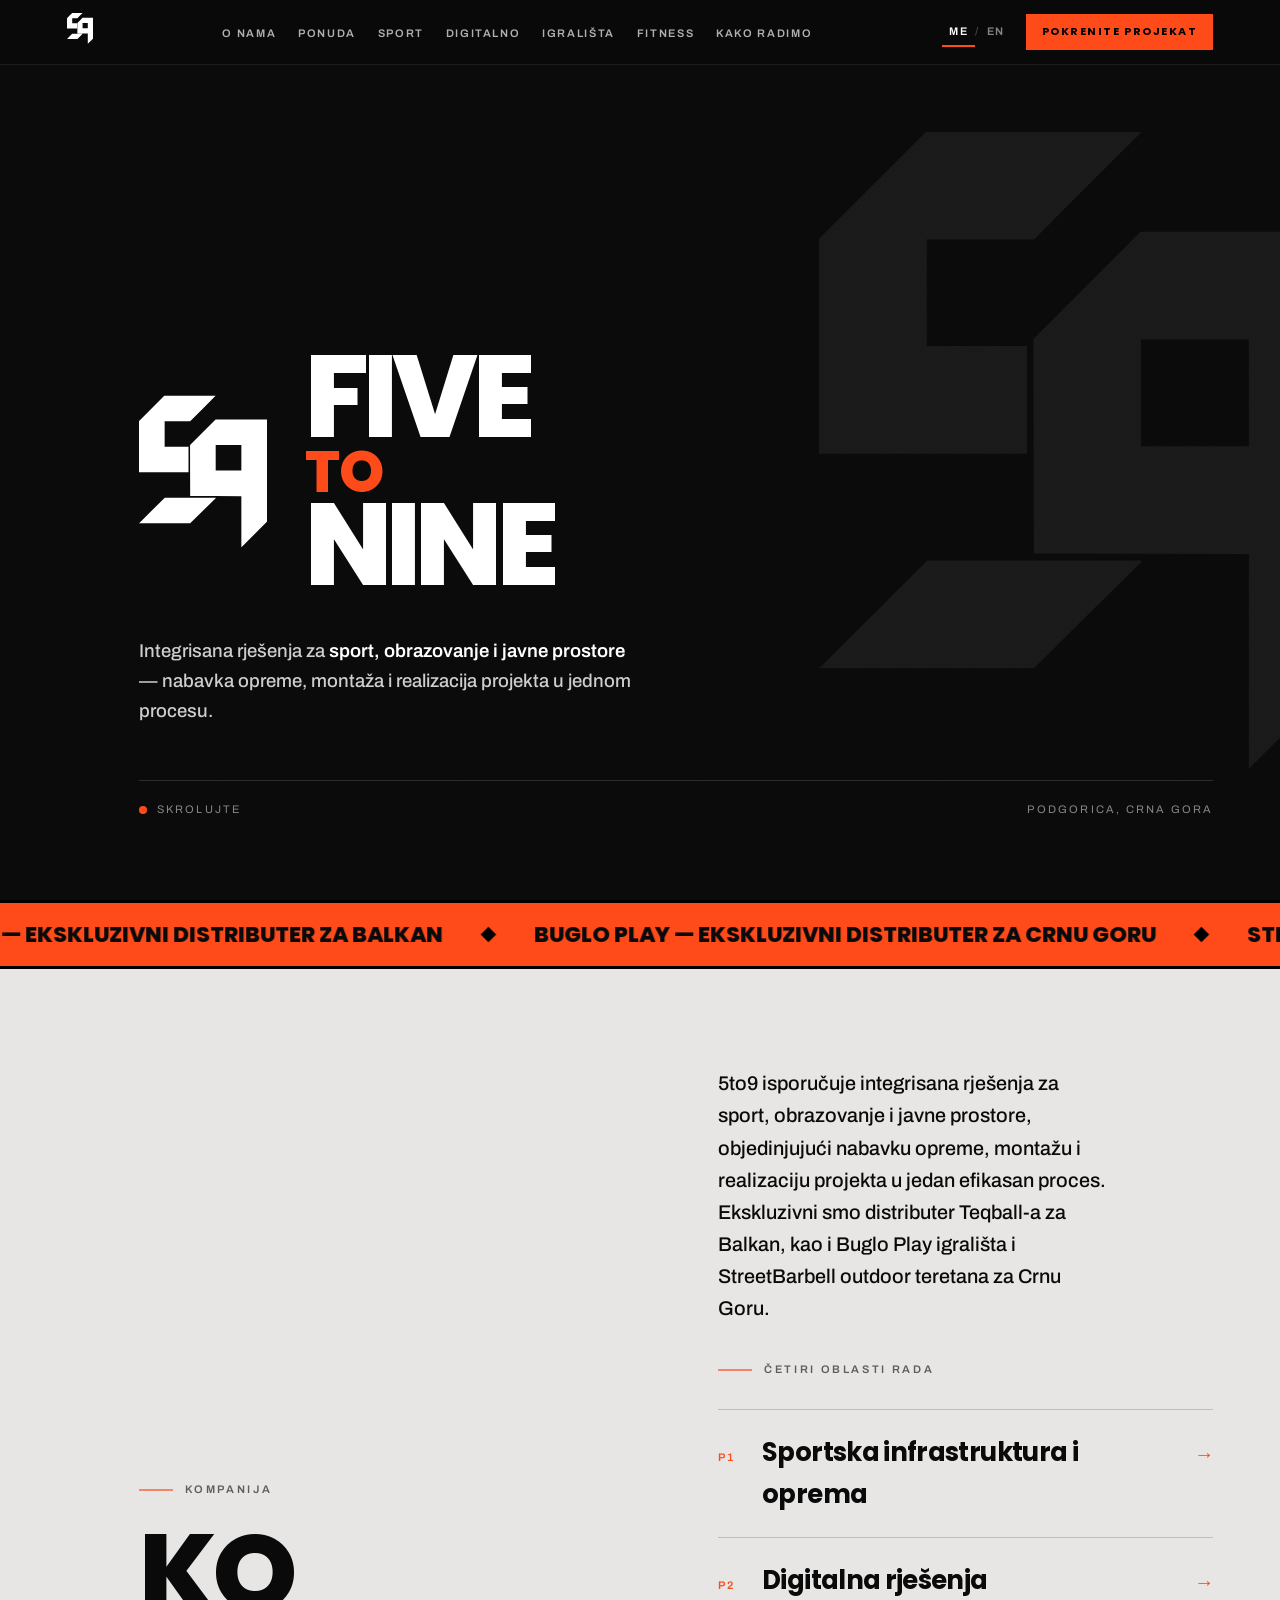
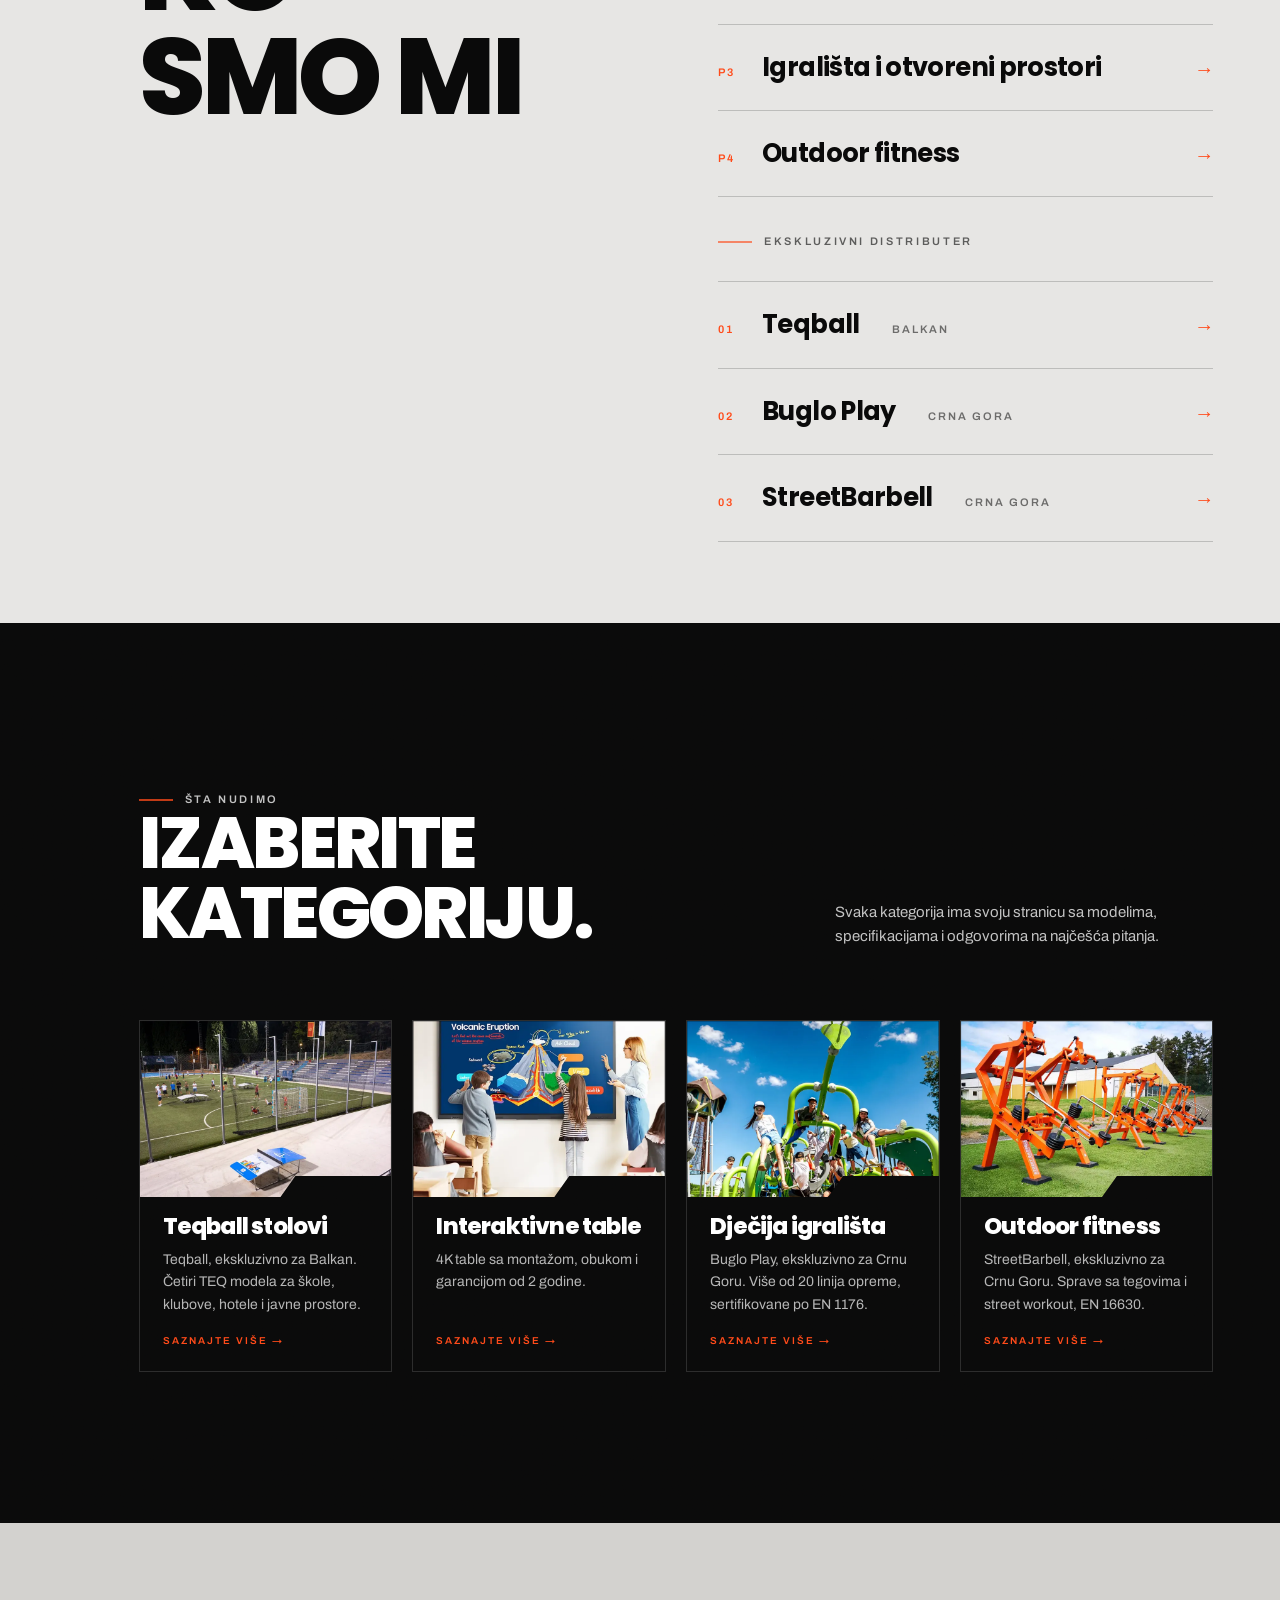
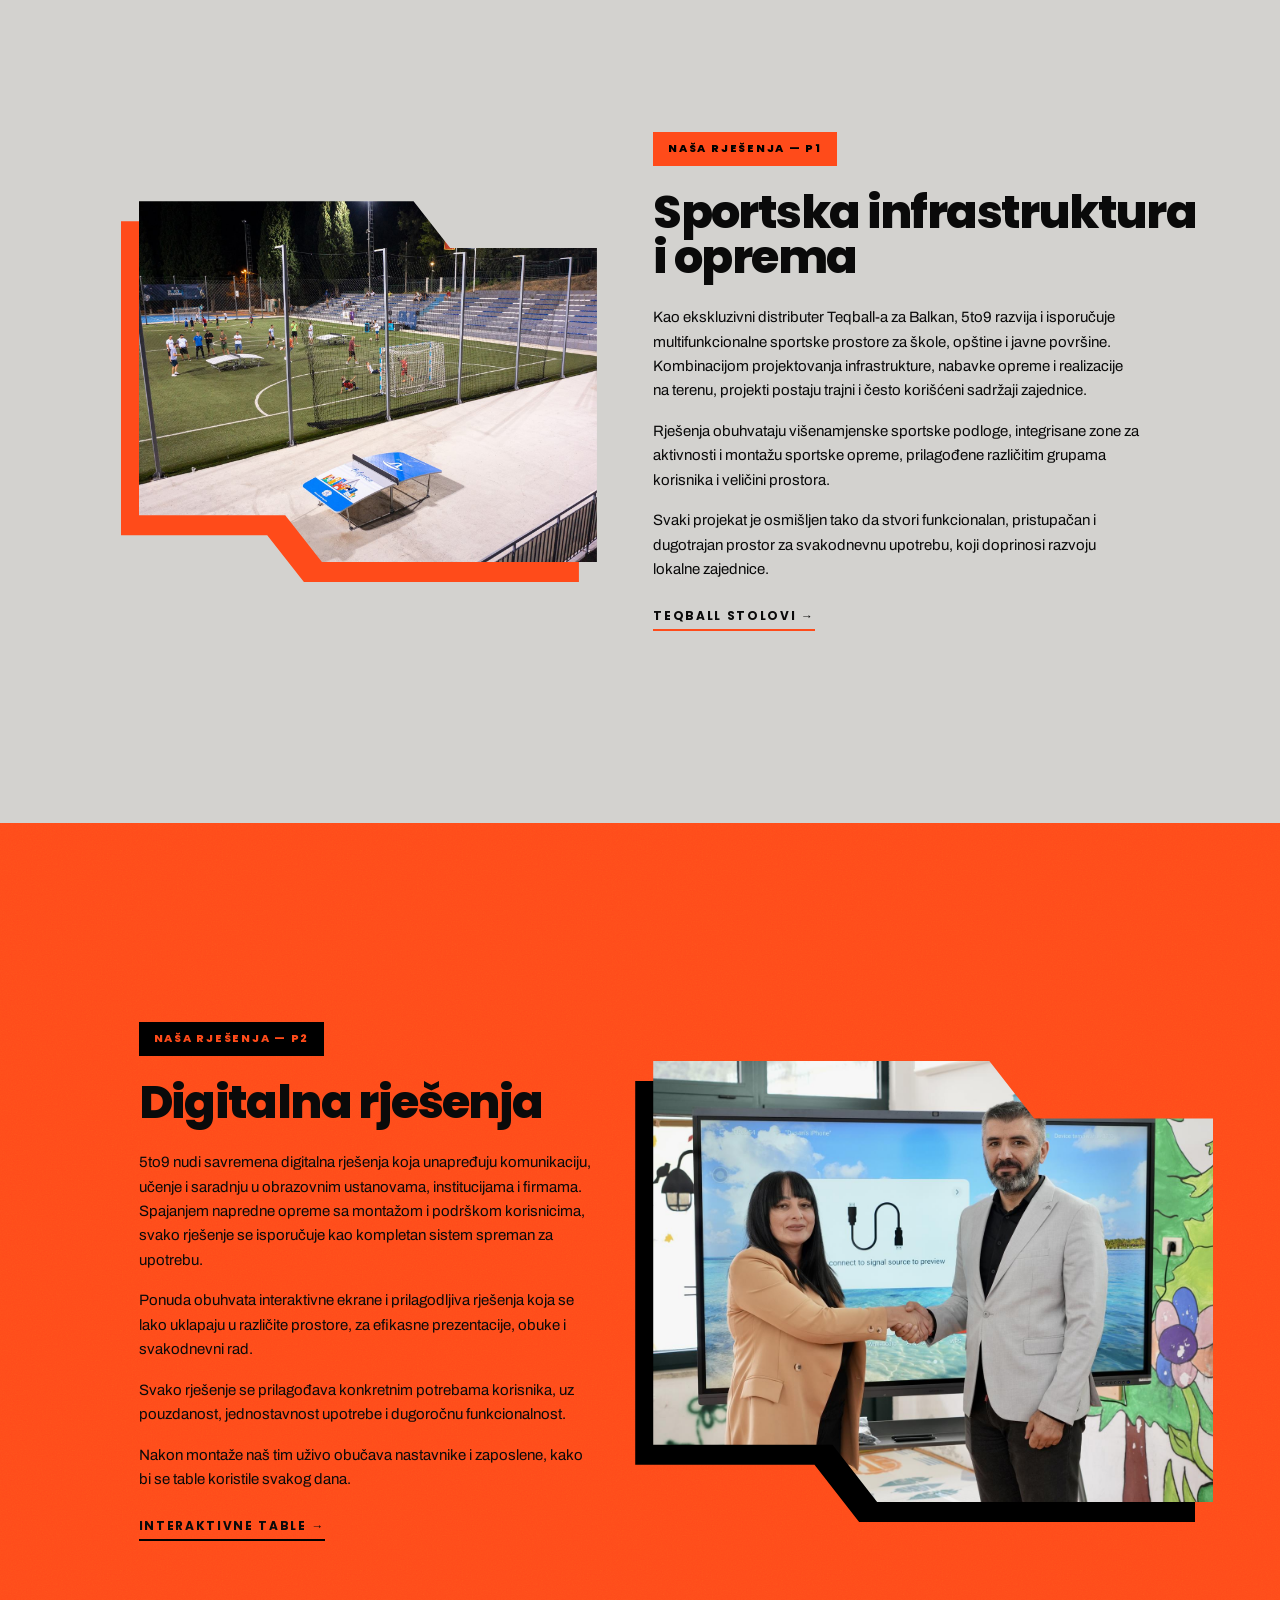
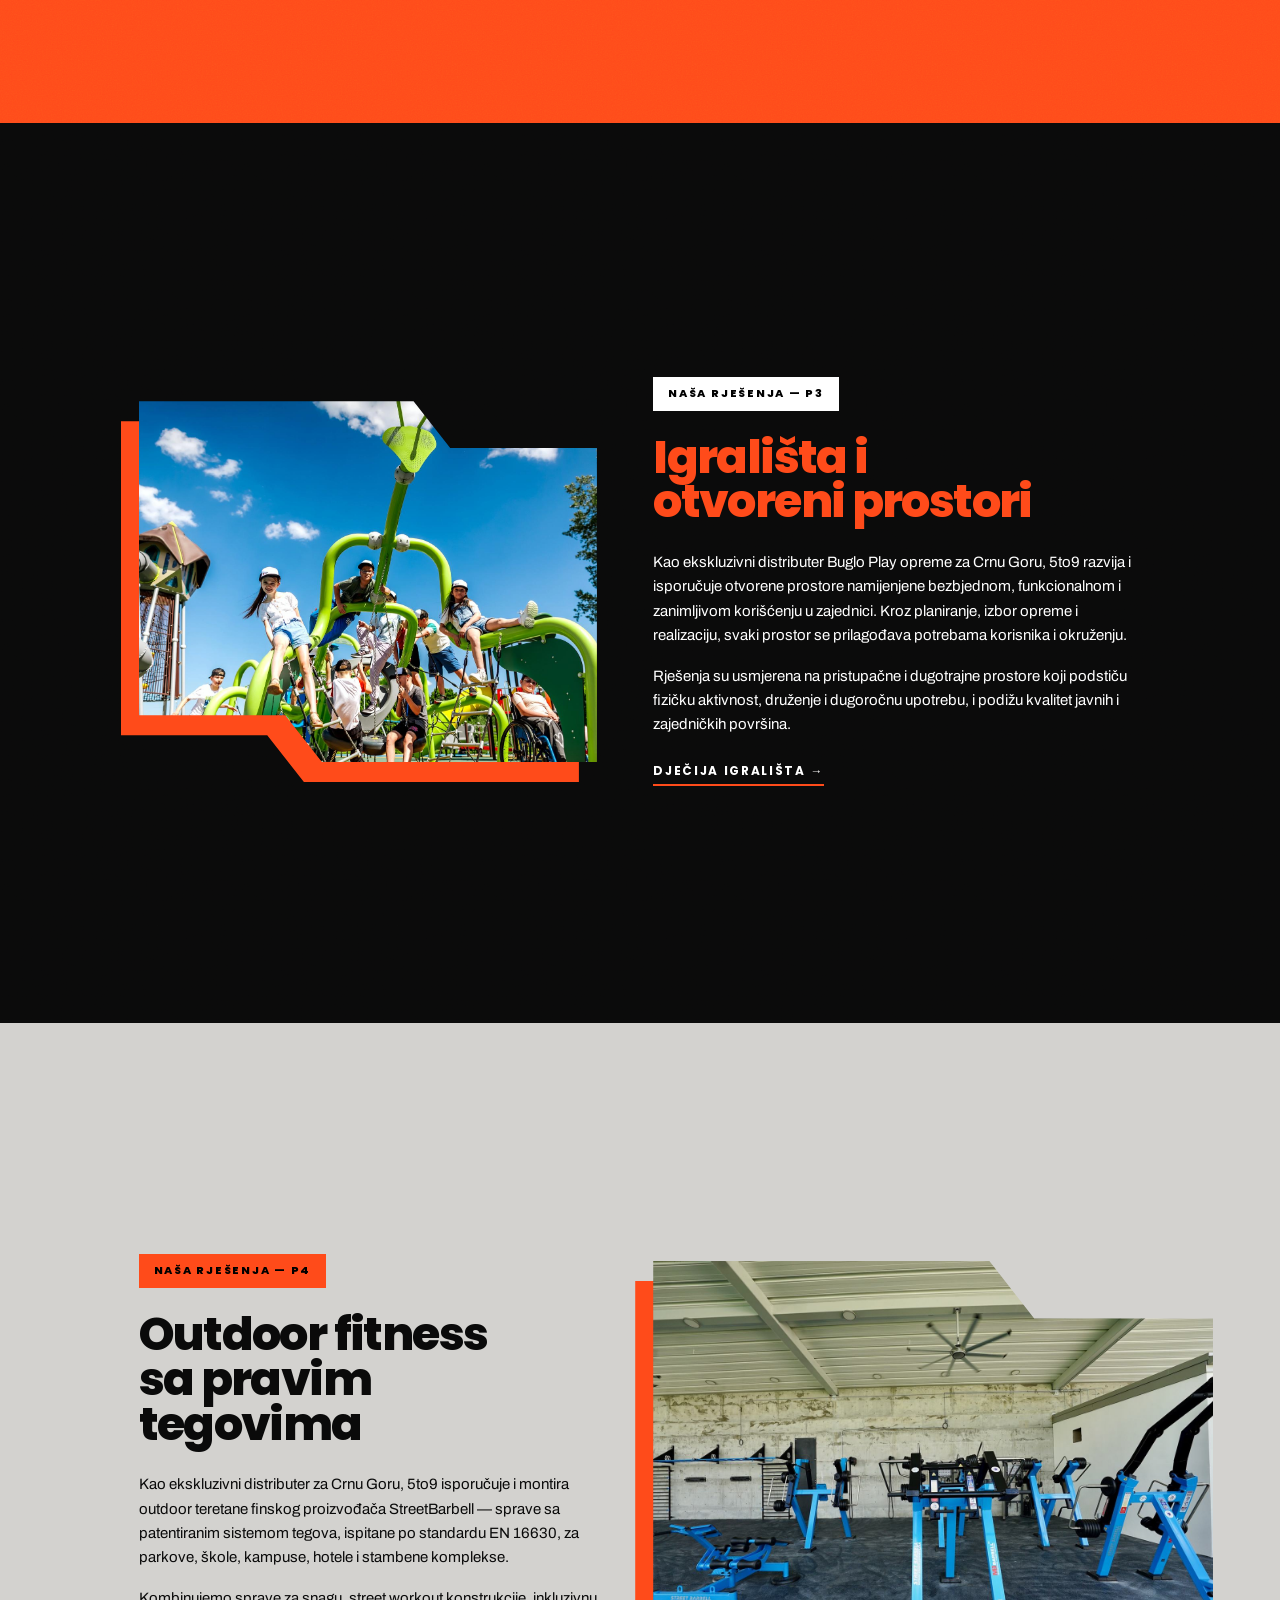
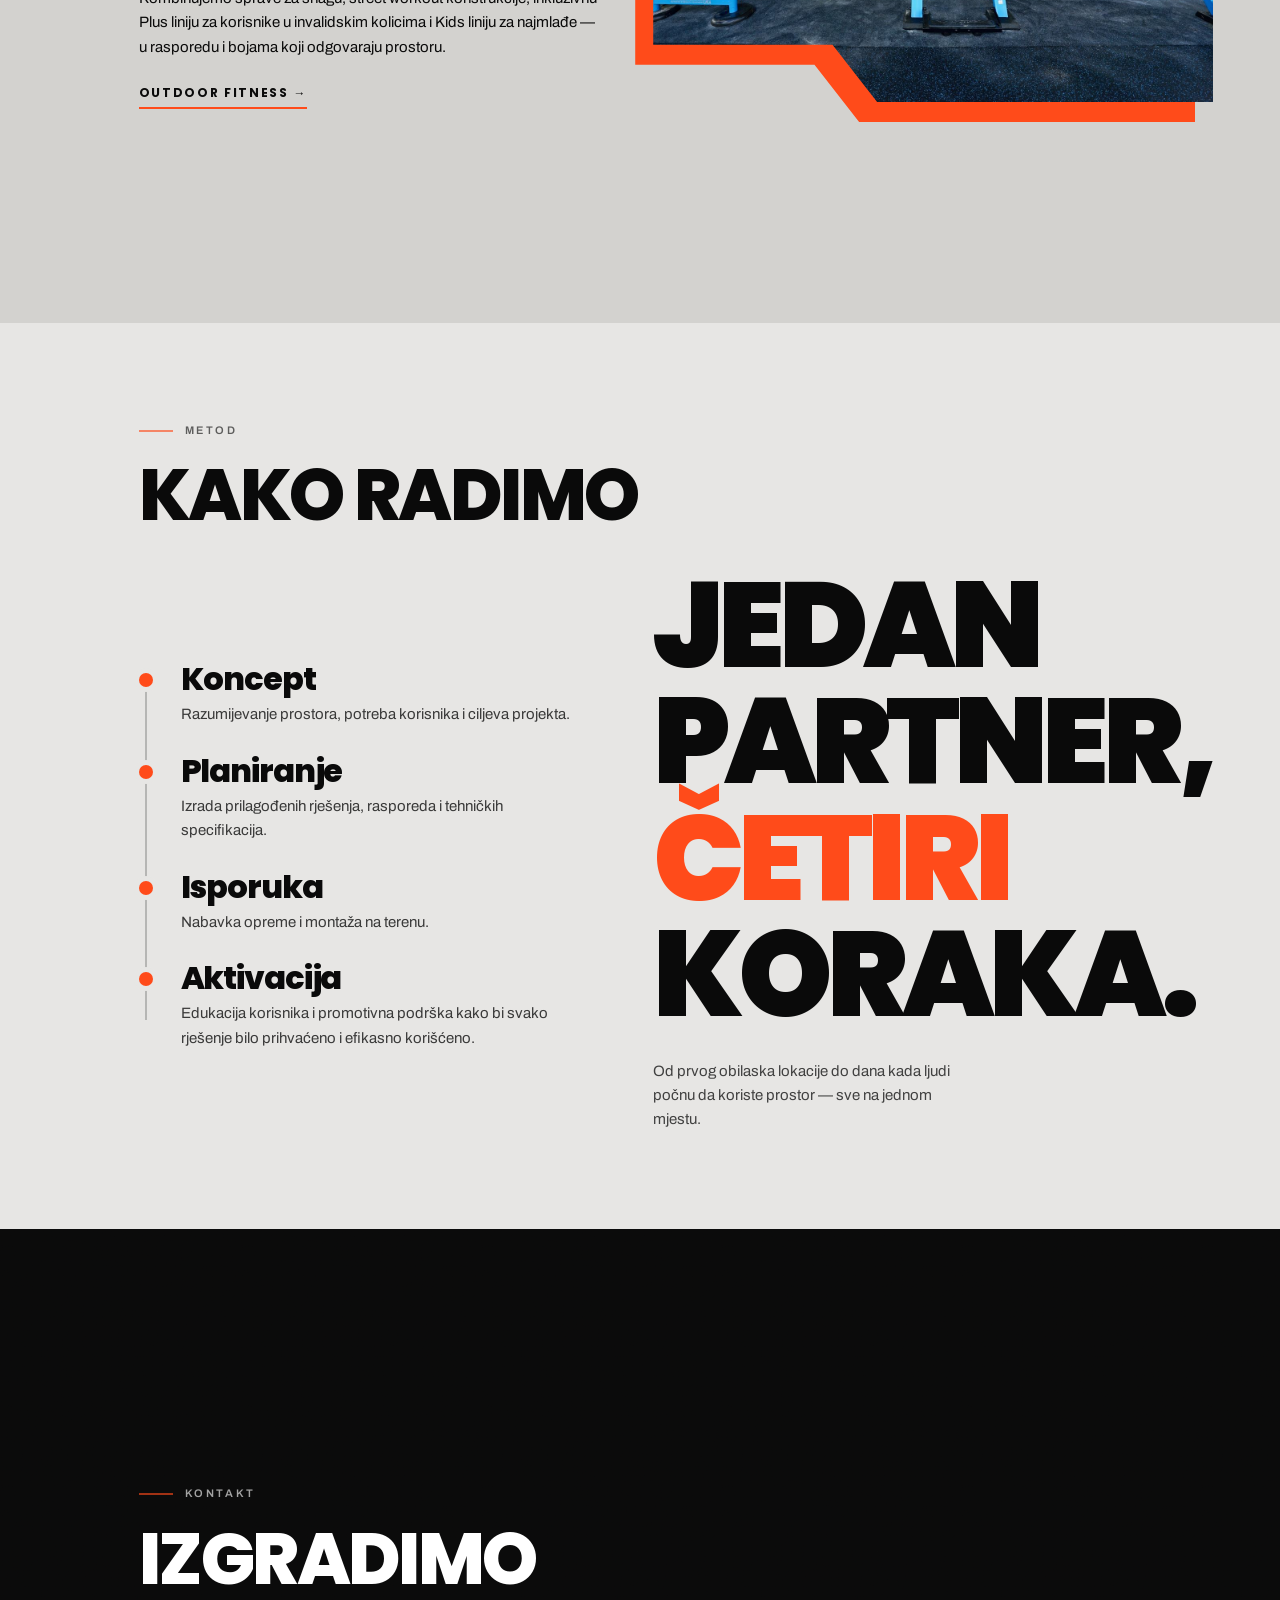
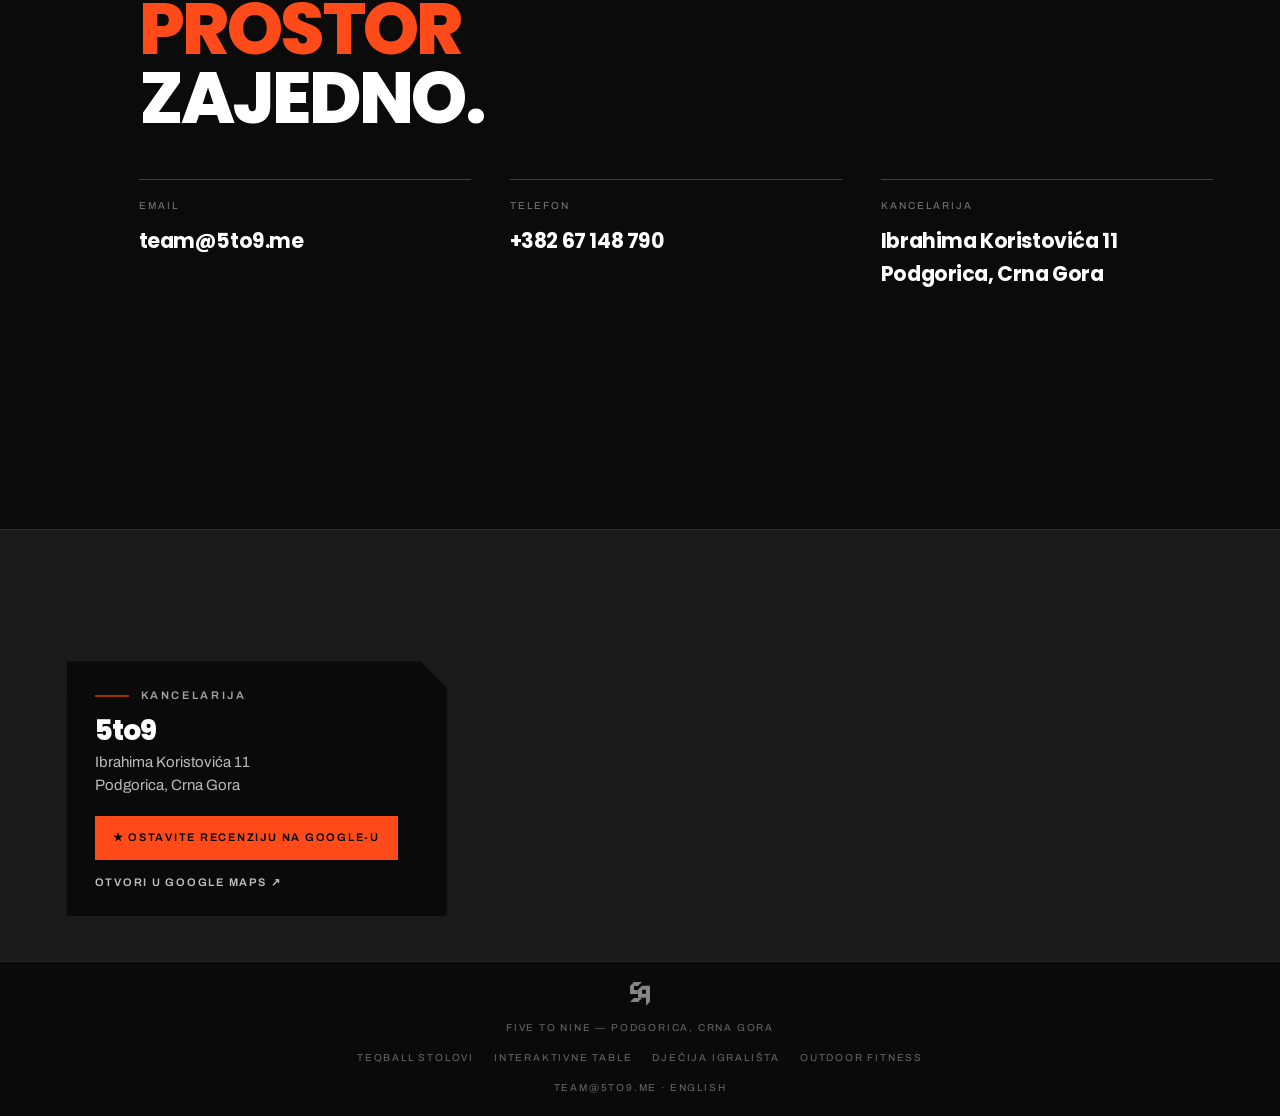
==== commit 7ddd24f5: "Add files via upload" ====
--- a/index.html
+++ b/index.html
@@ -3,16 +3,16 @@
 <head>
 <meta charset="utf-8">
 <meta name="viewport" content="width=device-width, initial-scale=1">
-<title>5TO9 — Sport, obrazovanje i javni prostori | Podgorica</title>
-<meta name="description" content="5TO9 isporučuje integrisana rješenja za sport, obrazovanje i javne prostore — nabavka opreme, montaža i realizacija projekta u jednom procesu. Teqball stolovi, interaktivne table, dječija igrališta i outdoor fitness. Podgorica, Crna Gora.">
+<title>5to9 — Sport, obrazovanje i javni prostori | Podgorica</title>
+<meta name="description" content="5to9 isporučuje integrisana rješenja za sport, obrazovanje i javne prostore. Ekskluzivni distributer Teqball-a za Balkan, te Buglo Play i StreetBarbell opreme za Crnu Goru. Podgorica, Crna Gora.">
 <link rel="canonical" href="https://5to9.me/">
 <link rel="alternate" hreflang="sr-ME" href="https://5to9.me/">
 <link rel="alternate" hreflang="en" href="https://5to9.me/en/">
 <link rel="alternate" hreflang="x-default" href="https://5to9.me/">
 <meta property="og:type" content="website">
-<meta property="og:site_name" content="5TO9">
-<meta property="og:title" content="5TO9 — Sport, obrazovanje i javni prostori | Podgorica">
-<meta property="og:description" content="5TO9 isporučuje integrisana rješenja za sport, obrazovanje i javne prostore — nabavka opreme, montaža i realizacija projekta u jednom procesu. Teqball stolovi, interaktivne table, dječija igrališta i outdoor fitness. Podgorica, Crna Gora.">
+<meta property="og:site_name" content="5to9">
+<meta property="og:title" content="5to9 — Sport, obrazovanje i javni prostori | Podgorica">
+<meta property="og:description" content="5to9 isporučuje integrisana rješenja za sport, obrazovanje i javne prostore. Ekskluzivni distributer Teqball-a za Balkan, te Buglo Play i StreetBarbell opreme za Crnu Goru. Podgorica, Crna Gora.">
 <meta property="og:url" content="https://5to9.me/">
 <meta property="og:image" content="https://5to9.me/assets/img/og-teq.jpg">
 <meta property="og:locale" content="sr_ME">
@@ -26,8 +26,8 @@
 <link rel="preconnect" href="https://fonts.googleapis.com">
 <link rel="preconnect" href="https://fonts.gstatic.com" crossorigin>
 <link href="https://fonts.googleapis.com/css2?family=Poppins:wght@600;700;800;900&family=Archivo:wght@400;500;600&display=swap" rel="stylesheet">
-<link rel="stylesheet" href="assets/css/site.css?v=12">
-<script type="application/ld+json">{"@context": "https://schema.org", "@graph": [{"@type": "LocalBusiness", "@id": "https://5to9.me/#org", "name": "5TO9", "alternateName": "Five to Nine", "url": "https://5to9.me/", "email": "team@5to9.me", "telephone": "+382 67 148 790", "image": "https://5to9.me/assets/img/og-teq.jpg", "address": {"@type": "PostalAddress", "streetAddress": "Ibrahima Koristovića 11", "addressLocality": "Podgorica", "addressCountry": "ME"}, "areaServed": "ME", "hasMap": "https://maps.google.com/?cid=13877952940838974786", "sameAs": ["https://maps.google.com/?cid=13877952940838974786"], "geo": {"@type": "GeoCoordinates", "latitude": 42.4345868, "longitude": 19.2841371}}, {"@type": "WebSite", "name": "5TO9", "url": "https://5to9.me/", "inLanguage": "sr-ME"}]}</script>
+<link rel="stylesheet" href="assets/css/site.css?v=13">
+<script type="application/ld+json">{"@context": "https://schema.org", "@graph": [{"@type": "LocalBusiness", "@id": "https://5to9.me/#org", "name": "5to9", "alternateName": "Five to Nine", "url": "https://5to9.me/", "email": "team@5to9.me", "telephone": "+382 67 148 790", "image": "https://5to9.me/assets/img/og-teq.jpg", "address": {"@type": "PostalAddress", "streetAddress": "Ibrahima Koristovića 11", "addressLocality": "Podgorica", "addressCountry": "ME"}, "areaServed": "ME", "hasMap": "https://maps.google.com/?cid=13877952940838974786", "sameAs": ["https://maps.google.com/?cid=13877952940838974786"], "geo": {"@type": "GeoCoordinates", "latitude": 42.4345868, "longitude": 19.2841371}}, {"@type": "WebSite", "name": "5to9", "url": "https://5to9.me/", "inLanguage": "sr-ME"}]}</script>
 </head><body>
 <script>
 (function(){
@@ -47,7 +47,7 @@
 <div class="progress" id="progress"></div>
 
 <nav class="nav" id="nav">
-  <a href="./" aria-label="5TO9 početna"><svg class="mark" viewBox="0 0 499 591"><use href="#mark"/></svg></a>
+  <a href="./" aria-label="5to9 početna"><svg class="mark" viewBox="0 0 499 591"><use href="#mark"/></svg></a>
   <ul class="nav-links">
     <span class="nav-ind" id="nav-ind" aria-hidden="true"></span>
     <li><a href="#about">O nama</a></li>
@@ -95,7 +95,7 @@
 <header class="band dark grain hero" id="top">
   <svg class="hero-mark" viewBox="0 0 499 591" aria-hidden="true"><use href="#mark"/></svg>
   <div class="hero-inner">
-    <svg class="logo rise d1" viewBox="0 0 499 591" role="img" aria-label="5TO9"><use href="#mark"/></svg>
+    <svg class="logo rise d1" viewBox="0 0 499 591" role="img" aria-label="5to9"><use href="#mark"/></svg>
     <h1 class="stack rise d2">FIVE<span class="to">TO</span>NINE</h1>
   </div>
   <p class="hero-line rise d3">Integrisana rješenja za <b>sport, obrazovanje i javne prostore</b> — nabavka opreme, montaža i realizacija projekta u jednom procesu.</p>
@@ -107,8 +107,8 @@
 
 <div class="band ticker">
   <div class="ticker-track" aria-hidden="true">
-    <span>300+ instaliranih stolova</span><span>100+ interaktivnih tabli</span><span>Škole</span><span>Opštine</span><span>Javni prostori</span>
-    <span>300+ instaliranih stolova</span><span>100+ interaktivnih tabli</span><span>Škole</span><span>Opštine</span><span>Javni prostori</span>
+    <span>Teqball — ekskluzivni distributer za Balkan</span><span>Buglo Play — ekskluzivni distributer za Crnu Goru</span><span>StreetBarbell — ekskluzivni distributer za Crnu Goru</span><span>300+ instaliranih stolova</span><span>100+ interaktivnih tabli</span><span>Škole</span><span>Opštine</span><span>Javni prostori</span>
+    <span>Teqball — ekskluzivni distributer za Balkan</span><span>Buglo Play — ekskluzivni distributer za Crnu Goru</span><span>StreetBarbell — ekskluzivni distributer za Crnu Goru</span><span>300+ instaliranih stolova</span><span>100+ interaktivnih tabli</span><span>Škole</span><span>Opštine</span><span>Javni prostori</span>
   </div>
 </div>
 
@@ -119,7 +119,7 @@
       <h2 class="h-xl">KO<br>SMO MI</h2>
     </div>
     <div class="reveal">
-      <p class="lede">5TO9 isporučuje integrisana rješenja za sport, obrazovanje i javne prostore, objedinjujući nabavku opreme, montažu i realizaciju projekta u jedan efikasan proces.</p>
+      <p class="lede"><span class="nb">5to9</span> isporučuje integrisana rješenja za sport, obrazovanje i javne prostore, objedinjujući nabavku opreme, montažu i realizaciju projekta u jedan efikasan proces. Ekskluzivni smo distributer Teqball-a za Balkan, kao i Buglo Play igrališta i StreetBarbell outdoor teretana za Crnu Goru.</p>
       <p class="eyebrow" style="margin-top:36px;margin-bottom:0">Četiri oblasti rada</p>
       <ul class="pillars">
         <li><a href="#sports"><span class="idx">P1</span>Sportska infrastruktura i oprema<span class="arrow">→</span></a></li>
@@ -128,6 +128,12 @@
         <li><a href="#fitness"><span class="idx">P4</span>Outdoor fitness<span class="arrow">→</span></a></li>
 
       </ul>
+      <p class="eyebrow" style="margin-top:36px;margin-bottom:0">Ekskluzivni distributer</p>
+      <ul class="pillars excl">
+        <li><a href="teqball-stolovi/"><span class="idx">01</span>Teqball<span class="reg">Balkan</span><span class="arrow">→</span></a></li>
+        <li><a href="djecija-igralista/"><span class="idx">02</span>Buglo Play<span class="reg">Crna Gora</span><span class="arrow">→</span></a></li>
+        <li><a href="outdoor-fitness/"><span class="idx">03</span>StreetBarbell<span class="reg">Crna Gora</span><span class="arrow">→</span></a></li>
+      </ul>
     </div>
   </div>
 </section>
@@ -143,7 +149,7 @@
   <div class="tiles reveal">
     <a class="tile" href="teqball-stolovi/">
       <div class="ph"><img src="assets/img/tile-teq.webp" alt="TEQ sto pored osvijetljenog sportskog terena" loading="lazy" width="800" height="560"></div>
-      <div class="tx"><h3>Teqball stolovi</h3><p>Četiri TEQ modela za škole, klubove, hotele i javne prostore.</p><span class="go">Saznajte više →</span></div>
+      <div class="tx"><h3>Teqball stolovi</h3><p>Teqball, ekskluzivno za Balkan. Četiri TEQ modela za škole, klubove, hotele i javne prostore.</p><span class="go">Saznajte više →</span></div>
     </a>
     <a class="tile" href="interaktivne-table/">
       <div class="ph"><img src="assets/img/tile-panels.webp" alt="Učenici rade na interaktivnoj tabli u učionici" loading="lazy" width="800" height="560"></div>
@@ -151,11 +157,11 @@
     </a>
     <a class="tile" href="djecija-igralista/">
       <div class="ph"><img src="assets/img/tile-play.webp" alt="Djeca se igraju na inkluzivnom igralištu" loading="lazy" width="800" height="560"></div>
-      <div class="tx"><h3>Dječija igrališta</h3><p>Više od 20 linija opreme, sertifikovane po EN 1176.</p><span class="go">Saznajte više →</span></div>
+      <div class="tx"><h3>Dječija igrališta</h3><p>Buglo Play, ekskluzivno za Crnu Goru. Više od 20 linija opreme, sertifikovane po EN 1176.</p><span class="go">Saznajte više →</span></div>
     </a>
     <a class="tile" href="outdoor-fitness/">
       <div class="ph"><img src="assets/img/tile-fitness.webp" alt="Red narandžastih sprava za trening snage na otvorenom" loading="lazy" width="800" height="560"></div>
-      <div class="tx"><h3>Outdoor fitness</h3><p>StreetBarbell sprave sa tegovima i street workout, EN 16630.</p><span class="go">Saznajte više →</span></div>
+      <div class="tx"><h3>Outdoor fitness</h3><p>StreetBarbell, ekskluzivno za Crnu Goru. Sprave sa tegovima i street workout, EN 16630.</p><span class="go">Saznajte više →</span></div>
     </a>
   </div>
 </section>
@@ -168,7 +174,7 @@
     <div class="reveal">
       <span class="tag t-orange">Naša rješenja — P1</span>
       <h3 class="h-md">Sportska infrastruktura<br>i oprema</h3>
-      <p>5TO9 razvija i isporučuje multifunkcionalne sportske prostore za škole, opštine i javne površine. Kombinacijom projektovanja infrastrukture, nabavke opreme i realizacije na terenu, projekti postaju trajni i često korišćeni sadržaji zajednice.</p>
+      <p>Kao ekskluzivni distributer Teqball-a za Balkan, <span class="nb">5to9</span> razvija i isporučuje multifunkcionalne sportske prostore za škole, opštine i javne površine. Kombinacijom projektovanja infrastrukture, nabavke opreme i realizacije na terenu, projekti postaju trajni i često korišćeni sadržaji zajednice.</p>
       <p>Rješenja obuhvataju višenamjenske sportske podloge, integrisane zone za aktivnosti i montažu sportske opreme, prilagođene različitim grupama korisnika i veličini prostora.</p>
       <p>Svaki projekat je osmišljen tako da stvori funkcionalan, pristupačan i dugotrajan prostor za svakodnevnu upotrebu, koji doprinosi razvoju lokalne zajednice.</p>
       <div class="more-row"><a class="more-link" href="teqball-stolovi/">Teqball stolovi →</a></div>
@@ -184,7 +190,7 @@
     <div class="reveal">
       <span class="tag t-black">Naša rješenja — P2</span>
       <h3 class="h-md">Digitalna rješenja</h3>
-      <p>5TO9 nudi savremena digitalna rješenja koja unapređuju komunikaciju, učenje i saradnju u obrazovnim ustanovama, institucijama i firmama. Spajanjem napredne opreme sa montažom i podrškom korisnicima, svako rješenje se isporučuje kao kompletan sistem spreman za upotrebu.</p>
+      <p><span class="nb">5to9</span> nudi savremena digitalna rješenja koja unapređuju komunikaciju, učenje i saradnju u obrazovnim ustanovama, institucijama i firmama. Spajanjem napredne opreme sa montažom i podrškom korisnicima, svako rješenje se isporučuje kao kompletan sistem spreman za upotrebu.</p>
       <p>Ponuda obuhvata interaktivne ekrane i prilagodljiva rješenja koja se lako uklapaju u različite prostore, za efikasne prezentacije, obuke i svakodnevni rad.</p>
       <p>Svako rješenje se prilagođava konkretnim potrebama korisnika, uz pouzdanost, jednostavnost upotrebe i dugoročnu funkcionalnost.</p>
       <p>Nakon montaže naš tim uživo obučava nastavnike i zaposlene, kako bi se table koristile svakog dana.</p>
@@ -201,7 +207,7 @@
     <div class="reveal">
       <span class="tag t-white">Naša rješenja — P3</span>
       <h3 class="h-md" style="color:var(--orange)">Igrališta i<br>otvoreni prostori</h3>
-      <p>5TO9 razvija i isporučuje otvorene prostore namijenjene bezbjednom, funkcionalnom i zanimljivom korišćenju u zajednici. Kroz planiranje, izbor opreme i realizaciju, svaki prostor se prilagođava potrebama korisnika i okruženju.</p>
+      <p>Kao ekskluzivni distributer Buglo Play opreme za Crnu Goru, <span class="nb">5to9</span> razvija i isporučuje otvorene prostore namijenjene bezbjednom, funkcionalnom i zanimljivom korišćenju u zajednici. Kroz planiranje, izbor opreme i realizaciju, svaki prostor se prilagođava potrebama korisnika i okruženju.</p>
       <p>Rješenja su usmjerena na pristupačne i dugotrajne prostore koji podstiču fizičku aktivnost, druženje i dugoročnu upotrebu, i podižu kvalitet javnih i zajedničkih površina.</p>
       <div class="more-row"><a class="more-link" href="djecija-igralista/">Dječija igrališta →</a></div>
     </div>
@@ -216,7 +222,7 @@
     <div class="reveal">
       <span class="tag t-orange">Naša rješenja — P4</span>
       <h3 class="h-md">Outdoor fitness<br>sa pravim tegovima</h3>
-      <p>5TO9 isporučuje i montira outdoor teretane finskog proizvođača StreetBarbell — sprave sa patentiranim sistemom tegova, ispitane po standardu EN 16630, za parkove, škole, kampuse, hotele i stambene komplekse.</p>
+      <p>Kao ekskluzivni distributer za Crnu Goru, <span class="nb">5to9</span> isporučuje i montira outdoor teretane finskog proizvođača StreetBarbell — sprave sa patentiranim sistemom tegova, ispitane po standardu EN 16630, za parkove, škole, kampuse, hotele i stambene komplekse.</p>
       <p>Kombinujemo sprave za snagu, street workout konstrukcije, inkluzivnu Plus liniju za korisnike u invalidskim kolicima i Kids liniju za najmlađe — u rasporedu i bojama koji odgovaraju prostoru.</p>
       <div class="more-row"><a class="more-link" href="outdoor-fitness/">Outdoor fitness →</a></div>
     </div>
@@ -254,11 +260,11 @@
   </div>
 </section>
 
-<section class="mapband" aria-label="5TO9 na mapi — Ibrahima Koristovića 11, Podgorica">
-  <iframe src="https://maps.google.com/maps?cid=13877952940838974786&z=16&output=embed" title="5TO9 na mapi — Ibrahima Koristovića 11, Podgorica" loading="lazy" referrerpolicy="no-referrer-when-downgrade" allowfullscreen></iframe>
+<section class="mapband" aria-label="5to9 na mapi — Ibrahima Koristovića 11, Podgorica">
+  <iframe src="https://maps.google.com/maps?cid=13877952940838974786&z=16&output=embed" title="5to9 na mapi — Ibrahima Koristovića 11, Podgorica" loading="lazy" referrerpolicy="no-referrer-when-downgrade" allowfullscreen></iframe>
   <div class="map-card">
     <p class="eyebrow">Kancelarija</p>
-    <h3>5TO9</h3>
+    <h3><span class="nb">5to9</span></h3>
     <p class="addr">Ibrahima Koristovića 11<br>Podgorica, Crna Gora</p>
     <div class="map-links">
       <a class="review" href="https://www.google.com/search?q=5to9+Podgorica#lrd=0x134ded3cc97ddb3f:0xc09864abd04b7542,3,,," target="_blank" rel="noopener">&#9733; Ostavite recenziju na Google-u</a>
@@ -273,6 +279,6 @@
   <span><a href="mailto:team@5to9.me">team@5to9.me</a> · <a href="en/" hreflang="en">English</a></span>
 </footer>
 
-<script src="assets/js/site.js?v=12"></script>
+<script src="assets/js/site.js?v=13"></script>
 </body>
 </html>
--- a/assets/css/site.css
+++ b/assets/css/site.css
@@ -533,3 +533,8 @@
   .mapband iframe{position:relative;height:300px}
   .map-card{position:relative;left:auto;bottom:auto;width:auto;clip-path:none;box-shadow:none;padding:24px var(--pad) 28px}
 }
+
+/* brand name always lowercase, even inside uppercase UI text */
+.nb{text-transform:none!important}
+/* exclusive-distributor list on the homepage */
+.excl .reg{font-family:'Archivo';font-size:11px;font-weight:600;letter-spacing:.18em;text-transform:uppercase;opacity:.55;margin-left:16px;white-space:nowrap}
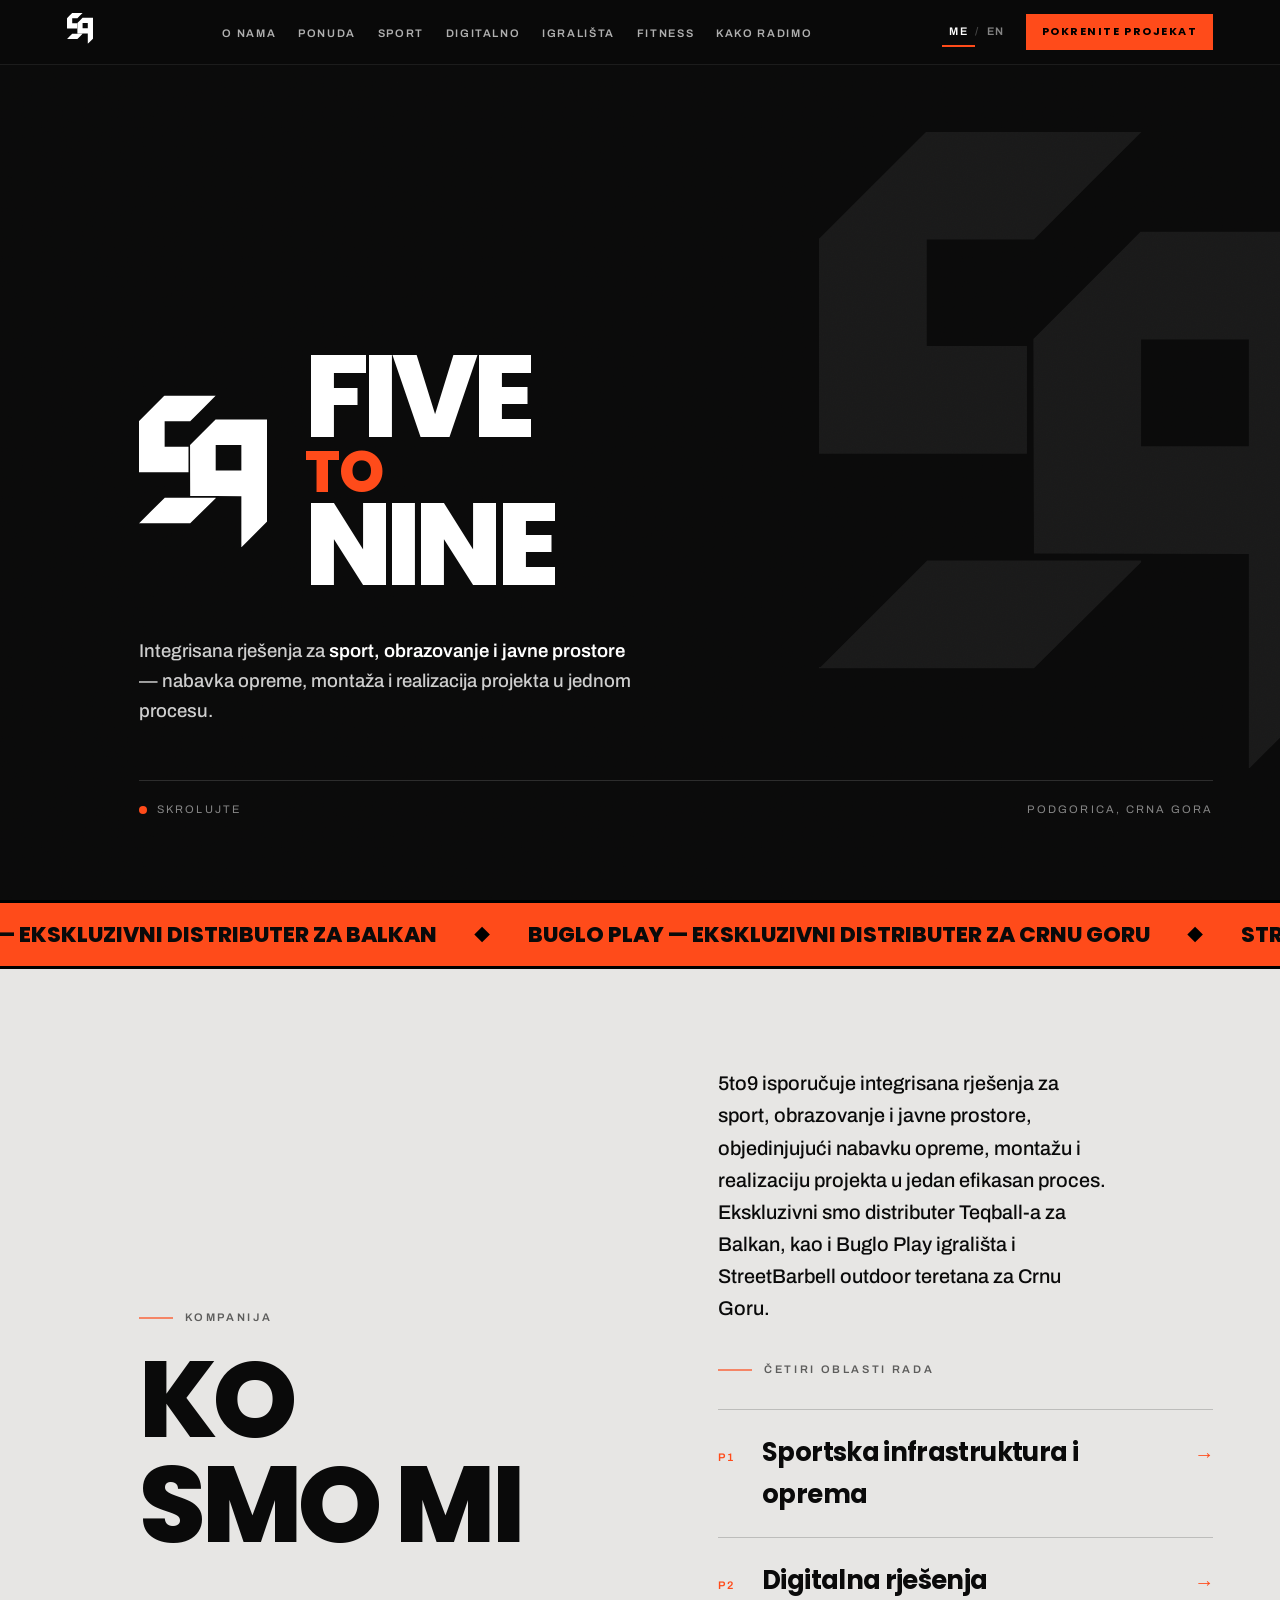
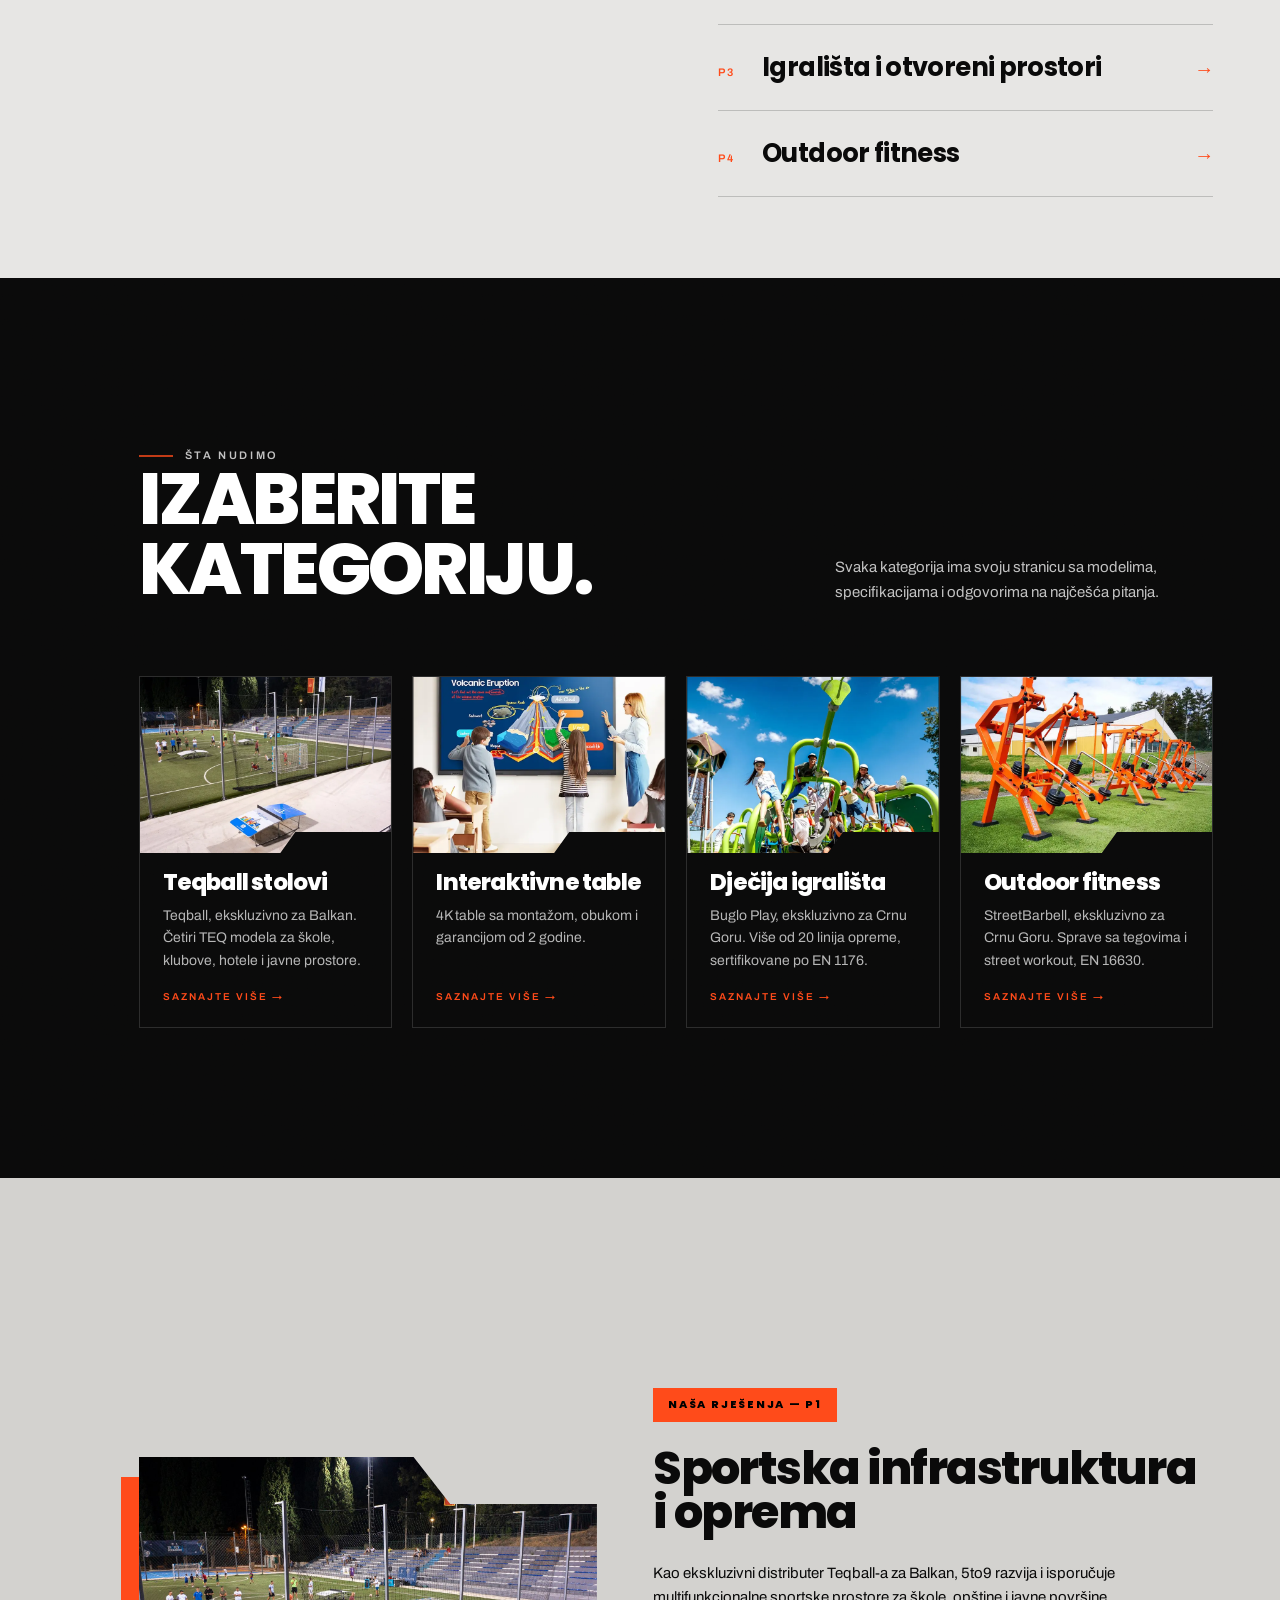
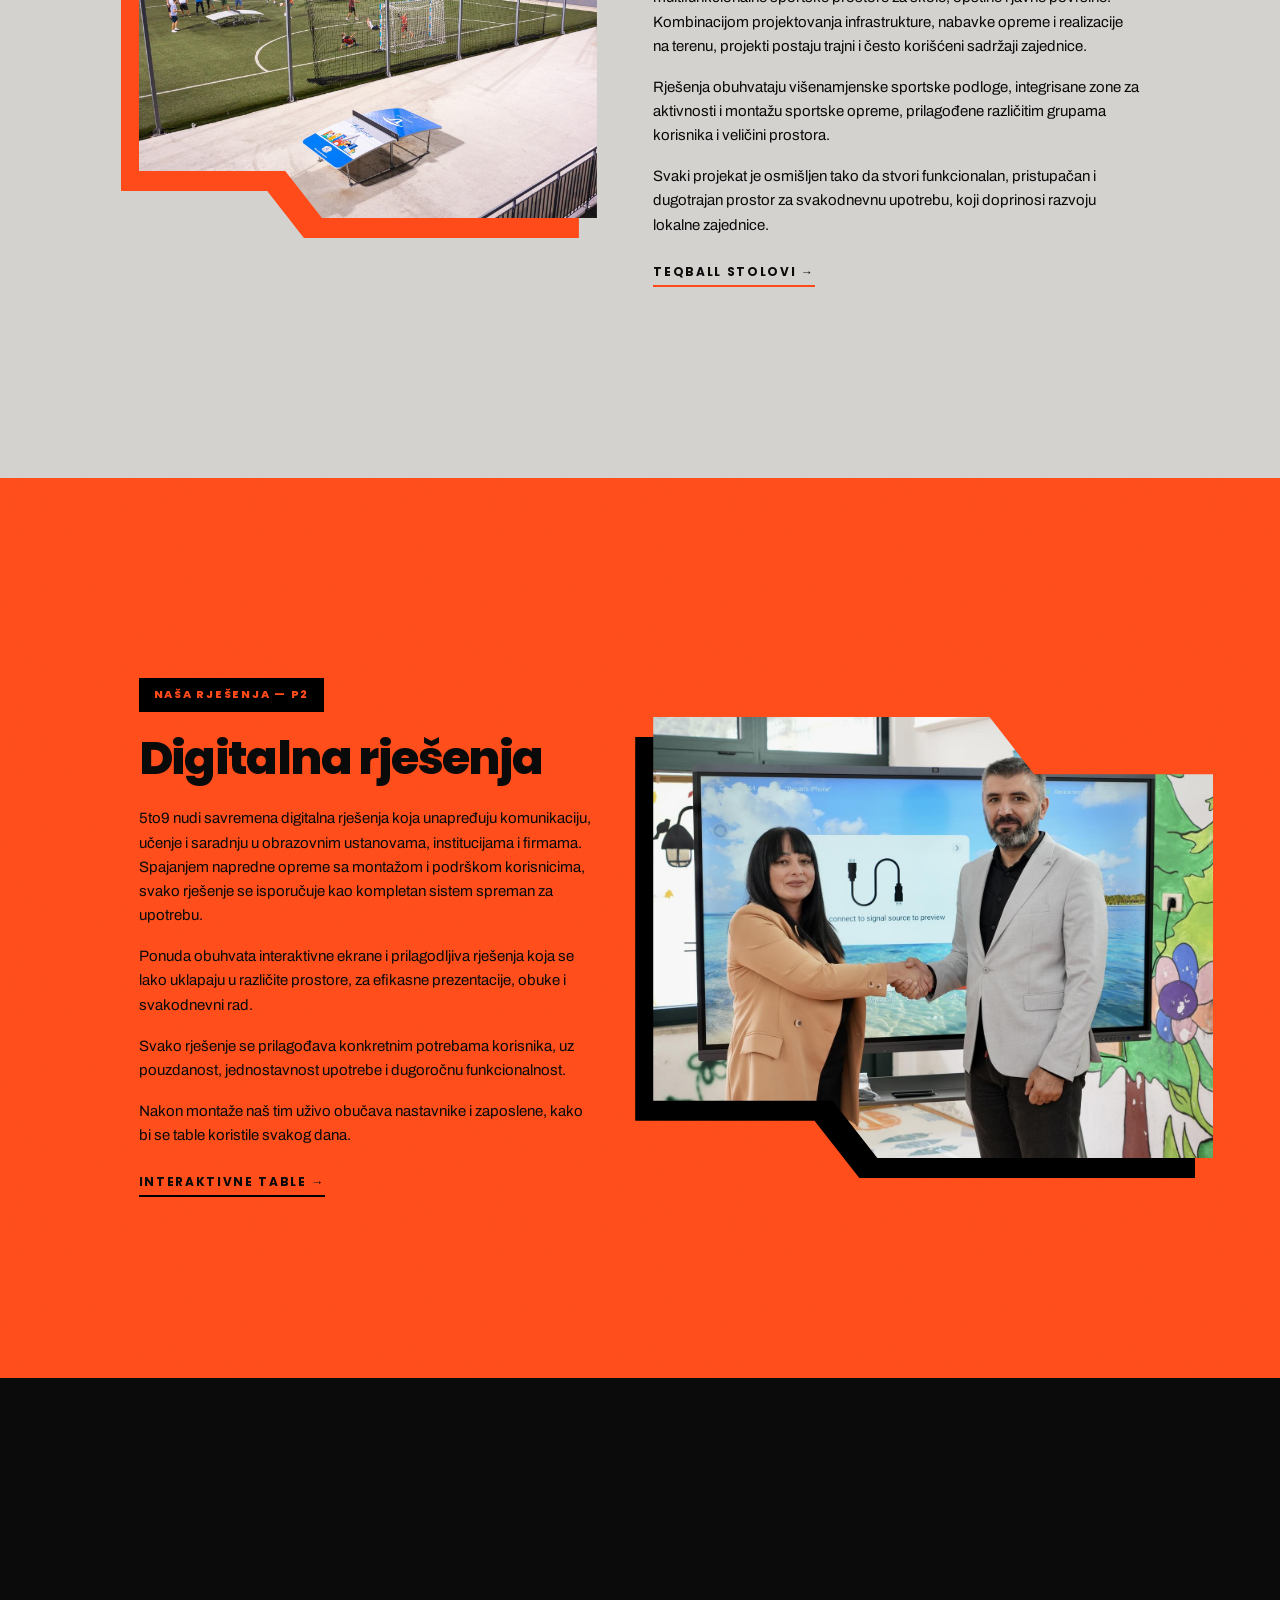
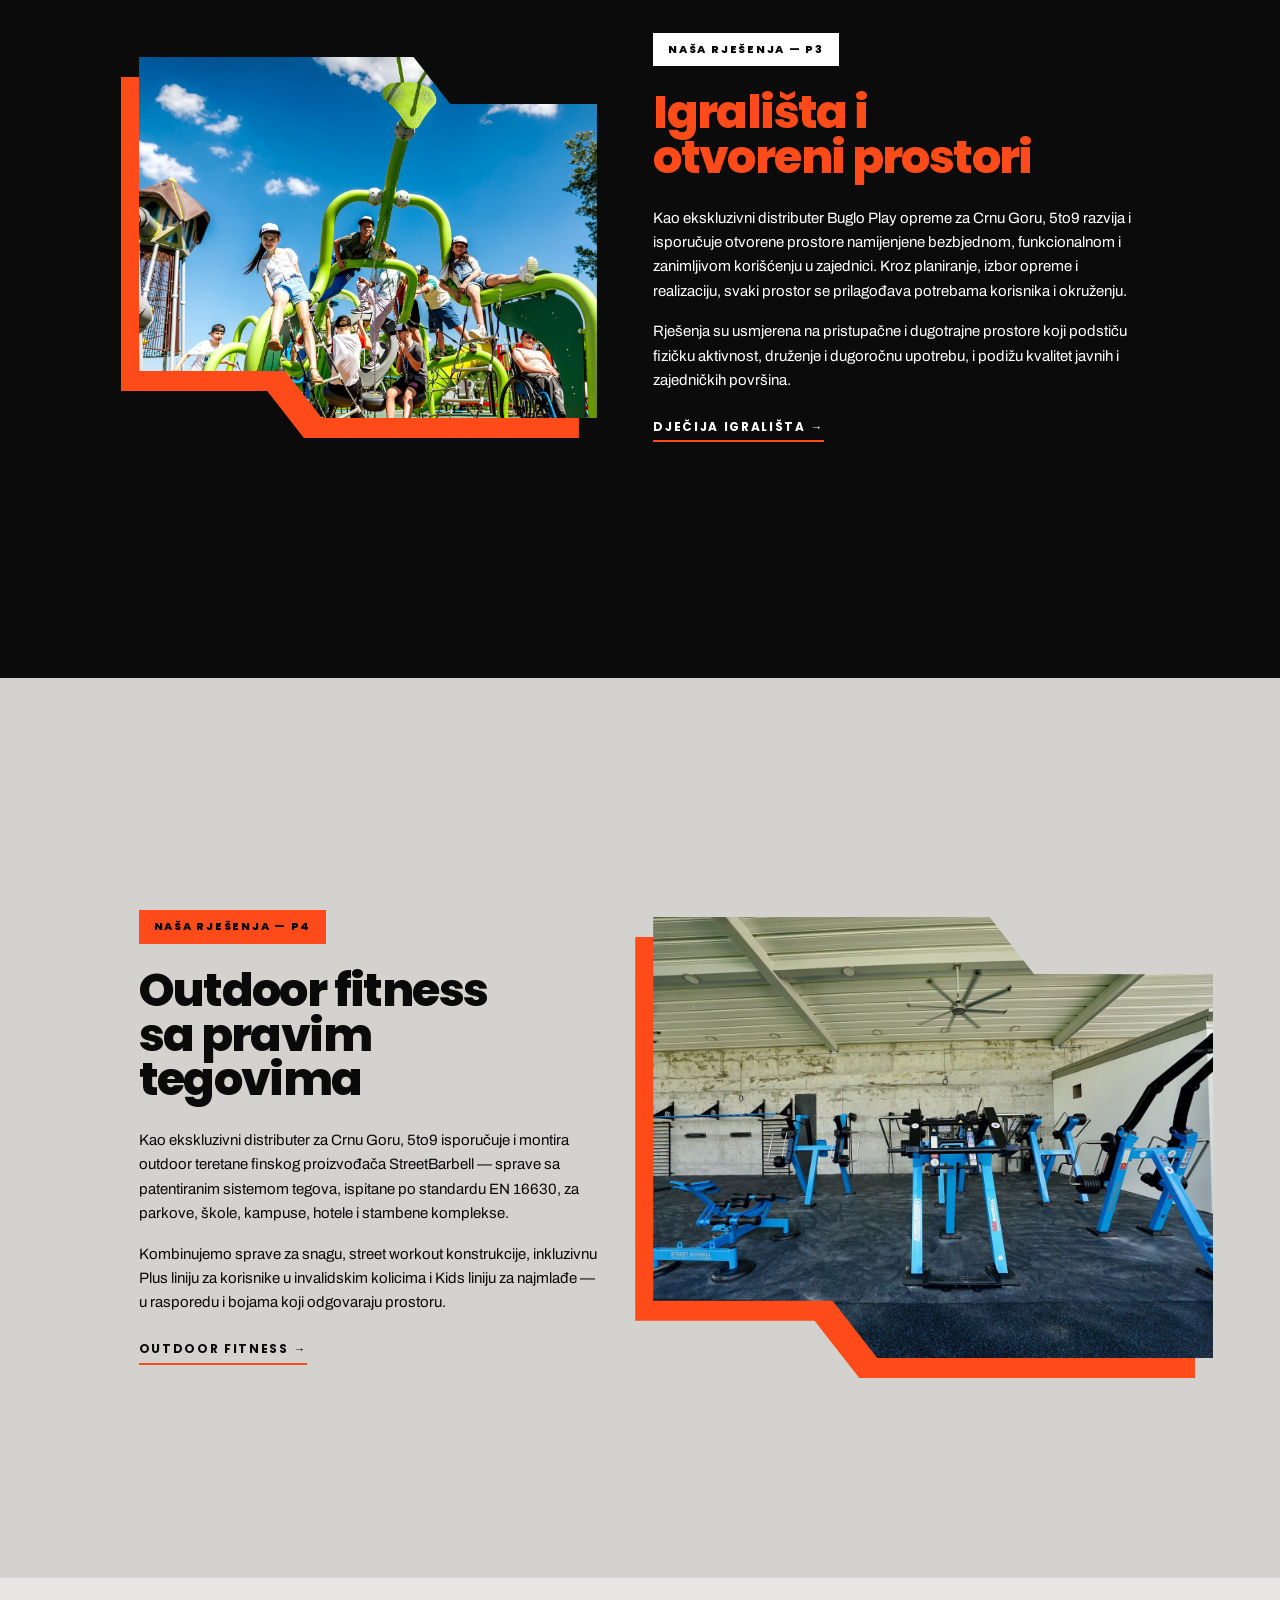
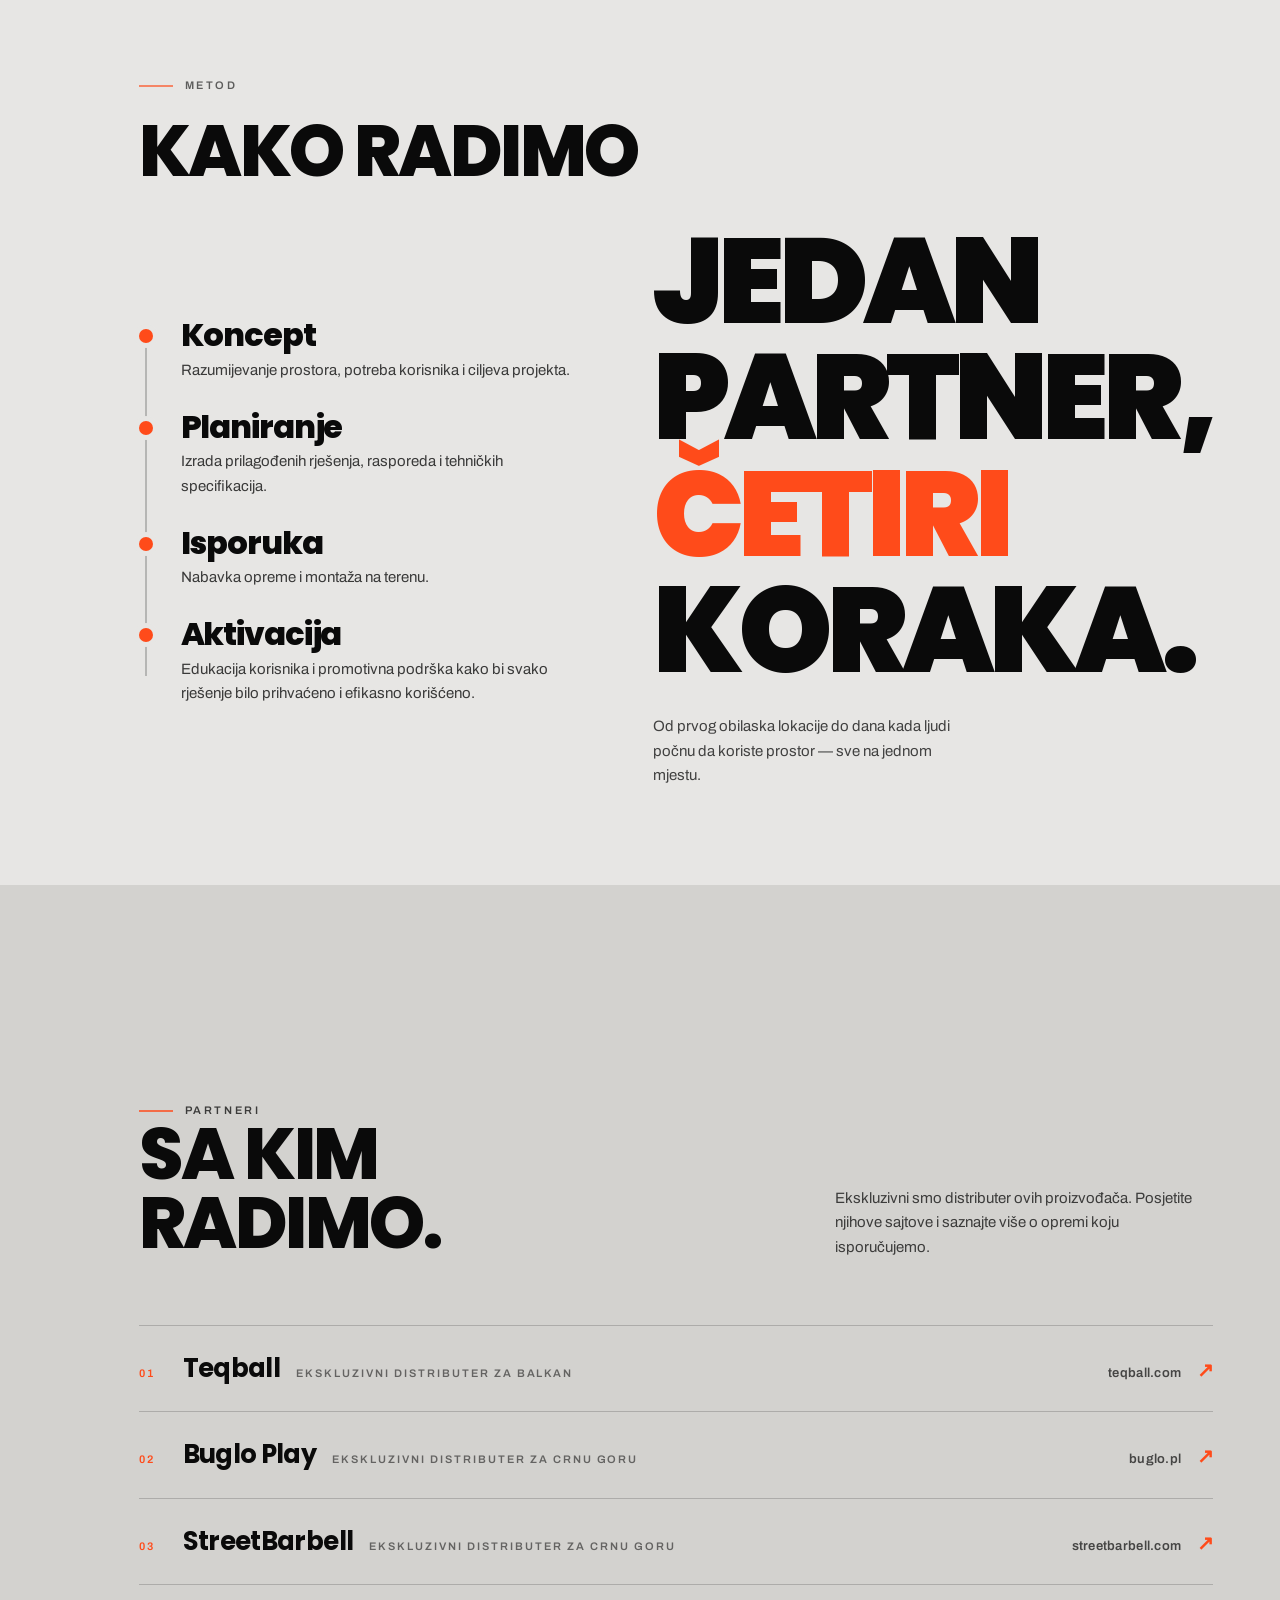
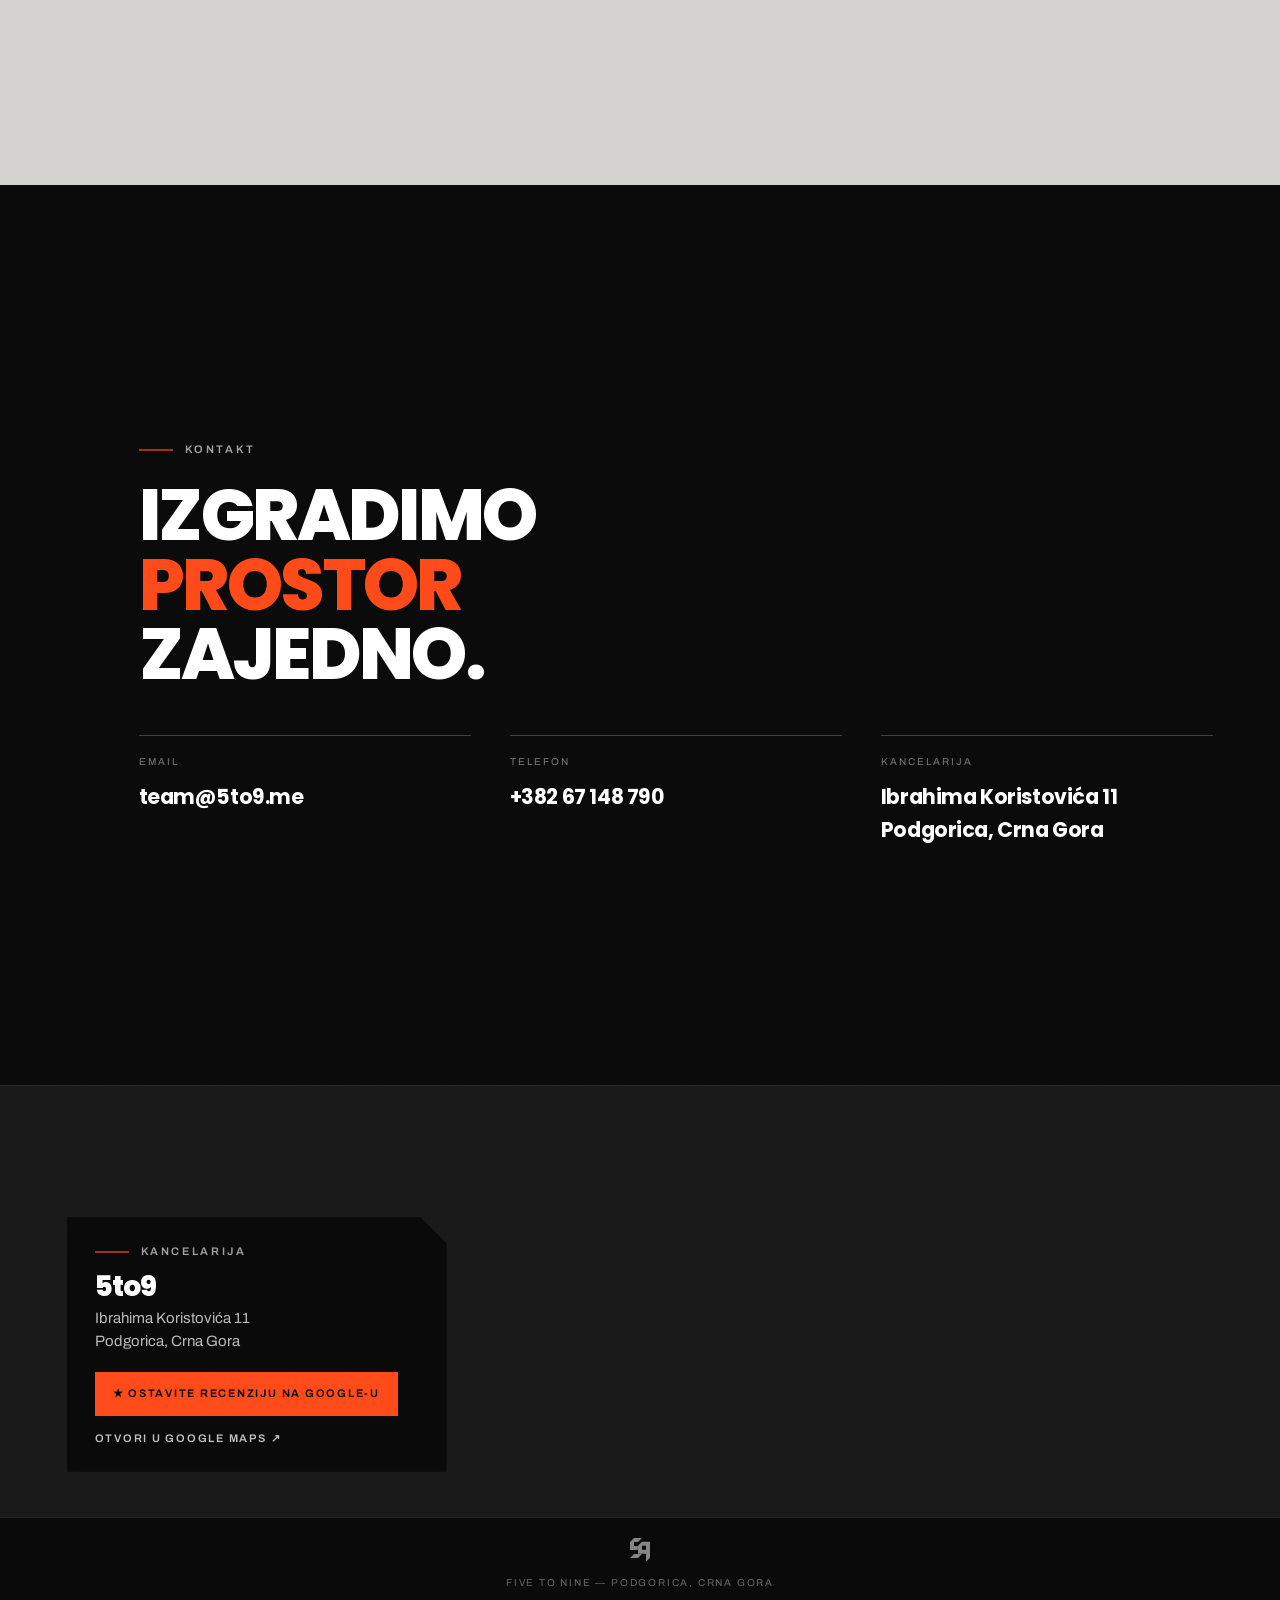
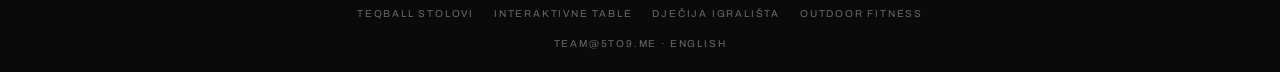
==== commit bb550e8d: "Add files via upload" ====
--- a/index.html
+++ b/index.html
@@ -26,7 +26,7 @@
 <link rel="preconnect" href="https://fonts.googleapis.com">
 <link rel="preconnect" href="https://fonts.gstatic.com" crossorigin>
 <link href="https://fonts.googleapis.com/css2?family=Poppins:wght@600;700;800;900&family=Archivo:wght@400;500;600&display=swap" rel="stylesheet">
-<link rel="stylesheet" href="assets/css/site.css?v=13">
+<link rel="stylesheet" href="assets/css/site.css?v=14">
 <script type="application/ld+json">{"@context": "https://schema.org", "@graph": [{"@type": "LocalBusiness", "@id": "https://5to9.me/#org", "name": "5to9", "alternateName": "Five to Nine", "url": "https://5to9.me/", "email": "team@5to9.me", "telephone": "+382 67 148 790", "image": "https://5to9.me/assets/img/og-teq.jpg", "address": {"@type": "PostalAddress", "streetAddress": "Ibrahima Koristovića 11", "addressLocality": "Podgorica", "addressCountry": "ME"}, "areaServed": "ME", "hasMap": "https://maps.google.com/?cid=13877952940838974786", "sameAs": ["https://maps.google.com/?cid=13877952940838974786"], "geo": {"@type": "GeoCoordinates", "latitude": 42.4345868, "longitude": 19.2841371}}, {"@type": "WebSite", "name": "5to9", "url": "https://5to9.me/", "inLanguage": "sr-ME"}]}</script>
 </head><body>
 <script>
@@ -73,7 +73,8 @@
   <a href="#playgrounds"><i>05</i>Igrališta</a>
   <a href="#fitness"><i>06</i>Outdoor fitness</a>
   <a href="#process"><i>07</i>Kako radimo</a>
-  <a href="#contact"><i>08</i>Kontakt</a>
+  <a href="#partners"><i>08</i>Partneri</a>
+  <a href="#contact"><i>09</i>Kontakt</a>
   <div class="mm-foot">
     <a href="mailto:team@5to9.me">team@5to9.me</a>
     <a href="tel:+38267148790">+382 67 148 790</a>
@@ -89,6 +90,7 @@
   <a href="#playgrounds" data-t="playgrounds"><i></i>IGRALIŠTA</a>
   <a href="#fitness" data-t="fitness"><i></i>FITNESS</a>
   <a href="#process" data-t="process"><i></i>METOD</a>
+  <a href="#partners" data-t="partners"><i></i>PARTNERI</a>
   <a href="#contact" data-t="contact"><i></i>KONTAKT</a>
 </div>
 
@@ -127,12 +129,6 @@
         <li><a href="#playgrounds"><span class="idx">P3</span>Igrališta i otvoreni prostori<span class="arrow">→</span></a></li>
         <li><a href="#fitness"><span class="idx">P4</span>Outdoor fitness<span class="arrow">→</span></a></li>
 
-      </ul>
-      <p class="eyebrow" style="margin-top:36px;margin-bottom:0">Ekskluzivni distributer</p>
-      <ul class="pillars excl">
-        <li><a href="teqball-stolovi/"><span class="idx">01</span>Teqball<span class="reg">Balkan</span><span class="arrow">→</span></a></li>
-        <li><a href="djecija-igralista/"><span class="idx">02</span>Buglo Play<span class="reg">Crna Gora</span><span class="arrow">→</span></a></li>
-        <li><a href="outdoor-fitness/"><span class="idx">03</span>StreetBarbell<span class="reg">Crna Gora</span><span class="arrow">→</span></a></li>
       </ul>
     </div>
   </div>
@@ -248,6 +244,21 @@
   </div>
 </section>
 
+<section class="band light-2" id="partners">
+  <div class="range-head reveal">
+    <div>
+      <p class="eyebrow">Partneri</p>
+      <h2 class="h-lg">SA KIM<br>RADIMO.</h2>
+    </div>
+    <p>Ekskluzivni smo distributer ovih proizvođača. Posjetite njihove sajtove i saznajte više o opremi koju isporučujemo.</p>
+  </div>
+  <ul class="pillars partners reveal">
+    <li><a href="https://teqball.com" target="_blank" rel="noopener"><span class="idx">01</span>Teqball<span class="reg">Ekskluzivni distributer za Balkan</span><span class="site">teqball.com</span><span class="arrow">↗</span></a></li>
+    <li><a href="https://www.buglo.pl/en/" target="_blank" rel="noopener"><span class="idx">02</span>Buglo Play<span class="reg">Ekskluzivni distributer za Crnu Goru</span><span class="site">buglo.pl</span><span class="arrow">↗</span></a></li>
+    <li><a href="https://www.streetbarbell.com" target="_blank" rel="noopener"><span class="idx">03</span>StreetBarbell<span class="reg">Ekskluzivni distributer za Crnu Goru</span><span class="site">streetbarbell.com</span><span class="arrow">↗</span></a></li>
+  </ul>
+</section>
+
 <section class="band dark grain" id="contact">
   <div class="reveal contact">
     <p class="eyebrow">Kontakt</p>
@@ -279,6 +290,6 @@
   <span><a href="mailto:team@5to9.me">team@5to9.me</a> · <a href="en/" hreflang="en">English</a></span>
 </footer>
 
-<script src="assets/js/site.js?v=13"></script>
+<script src="assets/js/site.js?v=14"></script>
 </body>
 </html>
--- a/assets/css/site.css
+++ b/assets/css/site.css
@@ -536,5 +536,9 @@
 
 /* brand name always lowercase, even inside uppercase UI text */
 .nb{text-transform:none!important}
-/* exclusive-distributor list on the homepage */
-.excl .reg{font-family:'Archivo';font-size:11px;font-weight:600;letter-spacing:.18em;text-transform:uppercase;opacity:.55;margin-left:16px;white-space:nowrap}
+/* partners list (homepage, links to partner websites) */
+.partners a{flex-wrap:wrap;row-gap:6px}
+.partners .reg{font-family:'Archivo';font-size:11px;font-weight:600;letter-spacing:.18em;text-transform:uppercase;opacity:.55}
+.partners .site{margin-left:auto;font-family:'Archivo';font-size:13px;font-weight:600;letter-spacing:.02em;opacity:.7}
+.partners .arrow{margin-left:0}
+@media(max-width:560px){.partners .site{margin-left:44px;order:5;flex-basis:100%}.partners .arrow{margin-left:auto}}
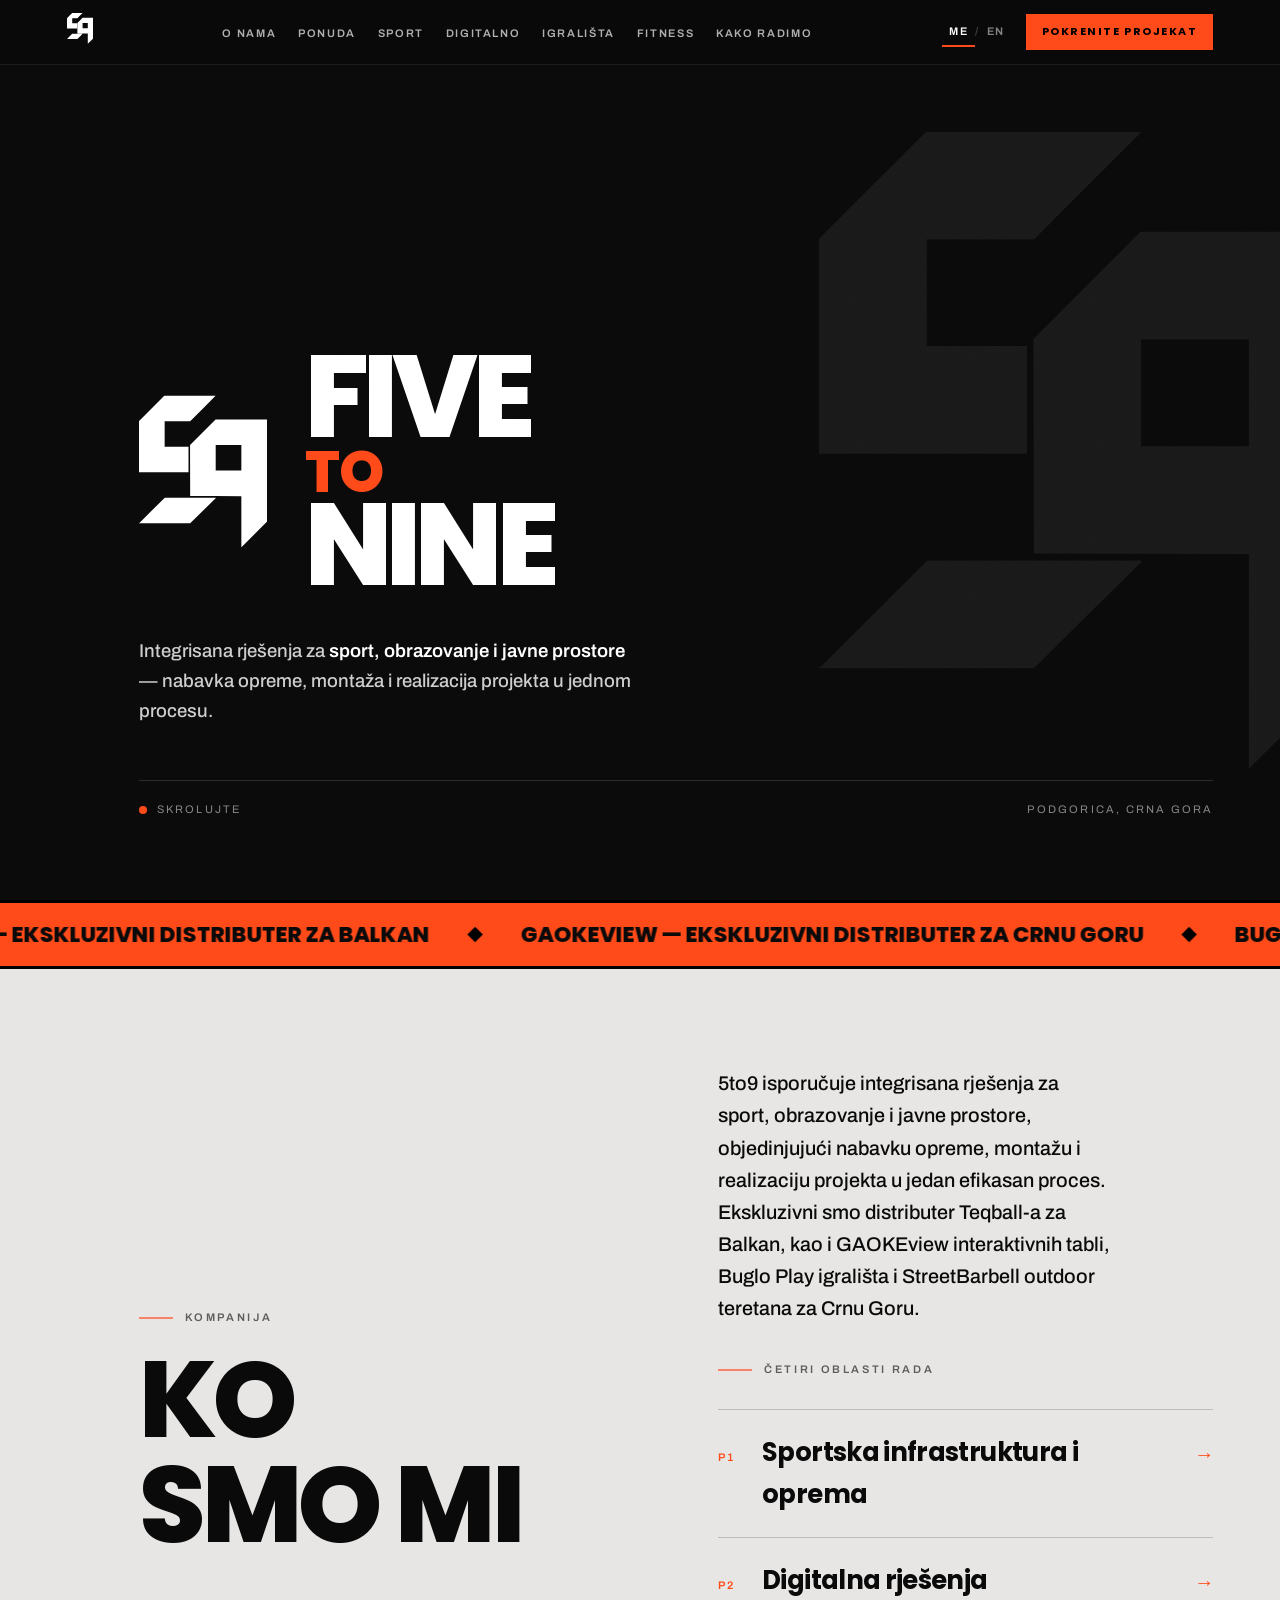
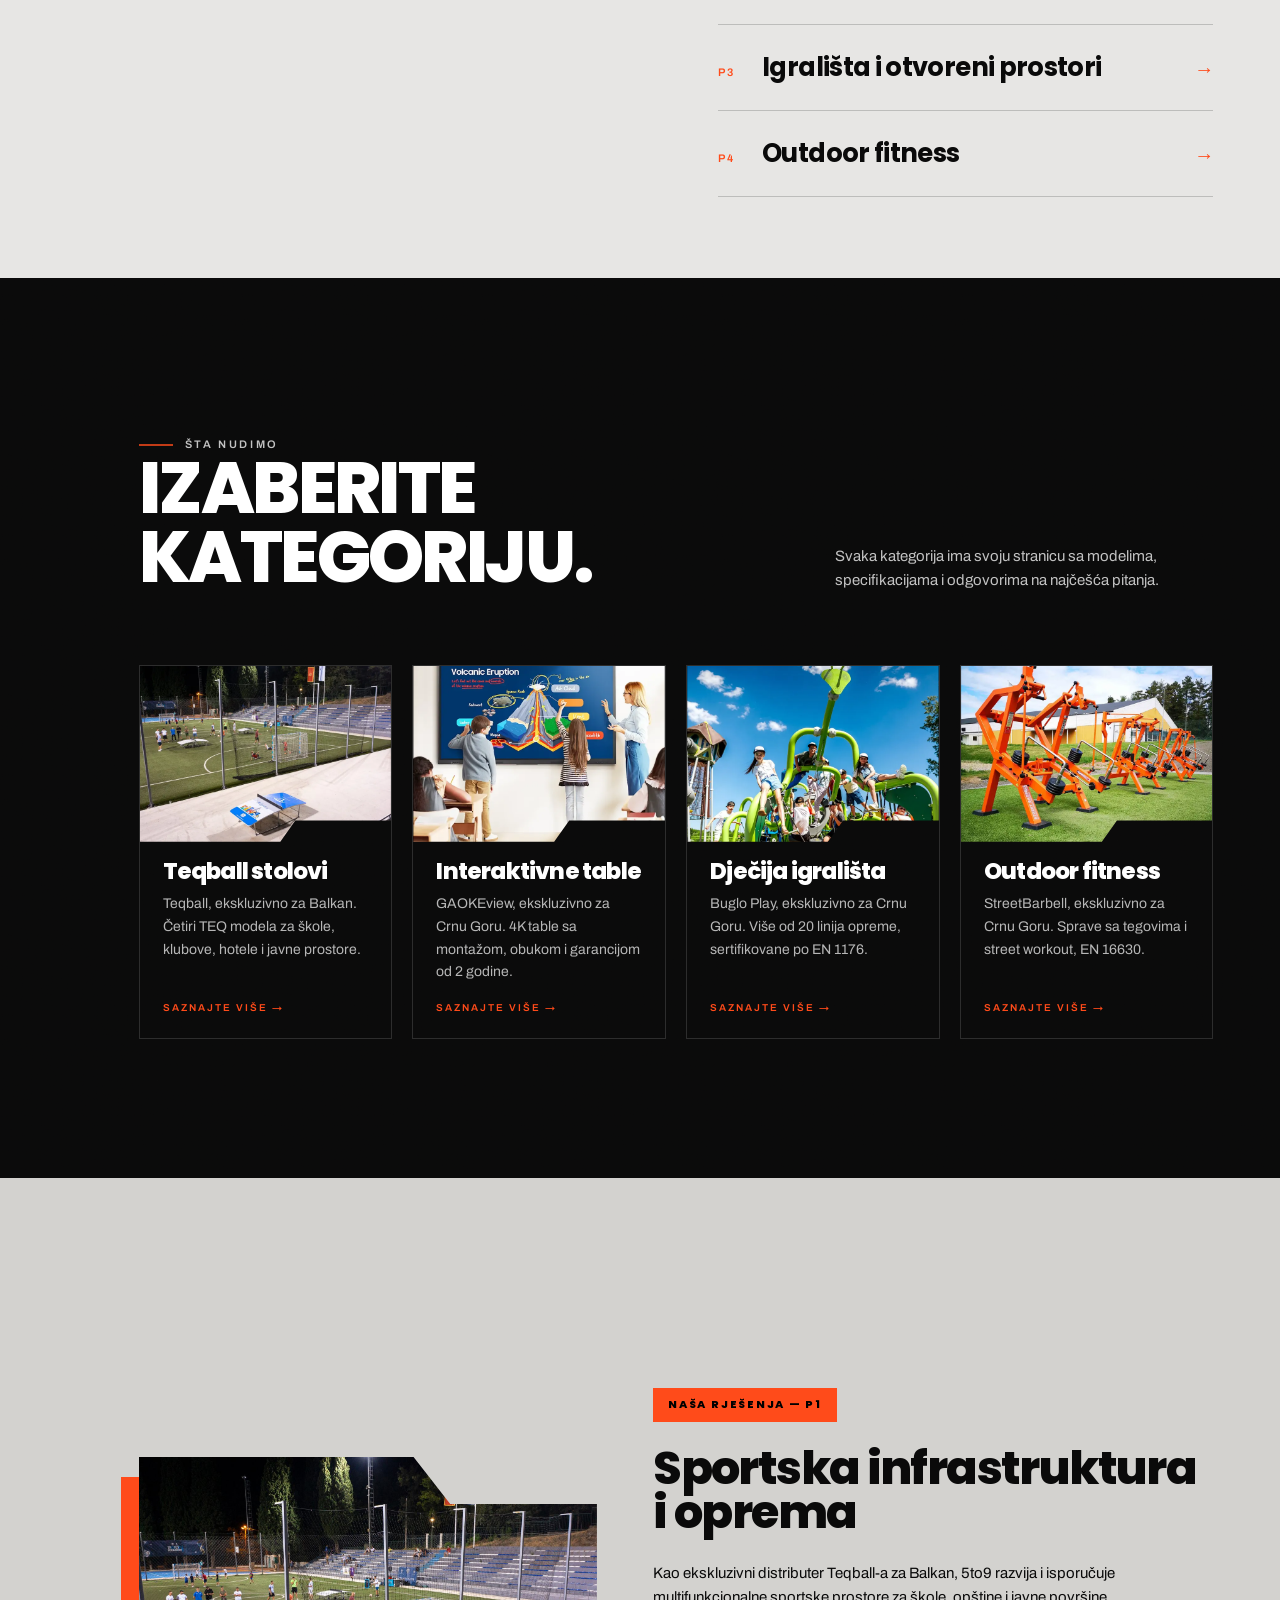
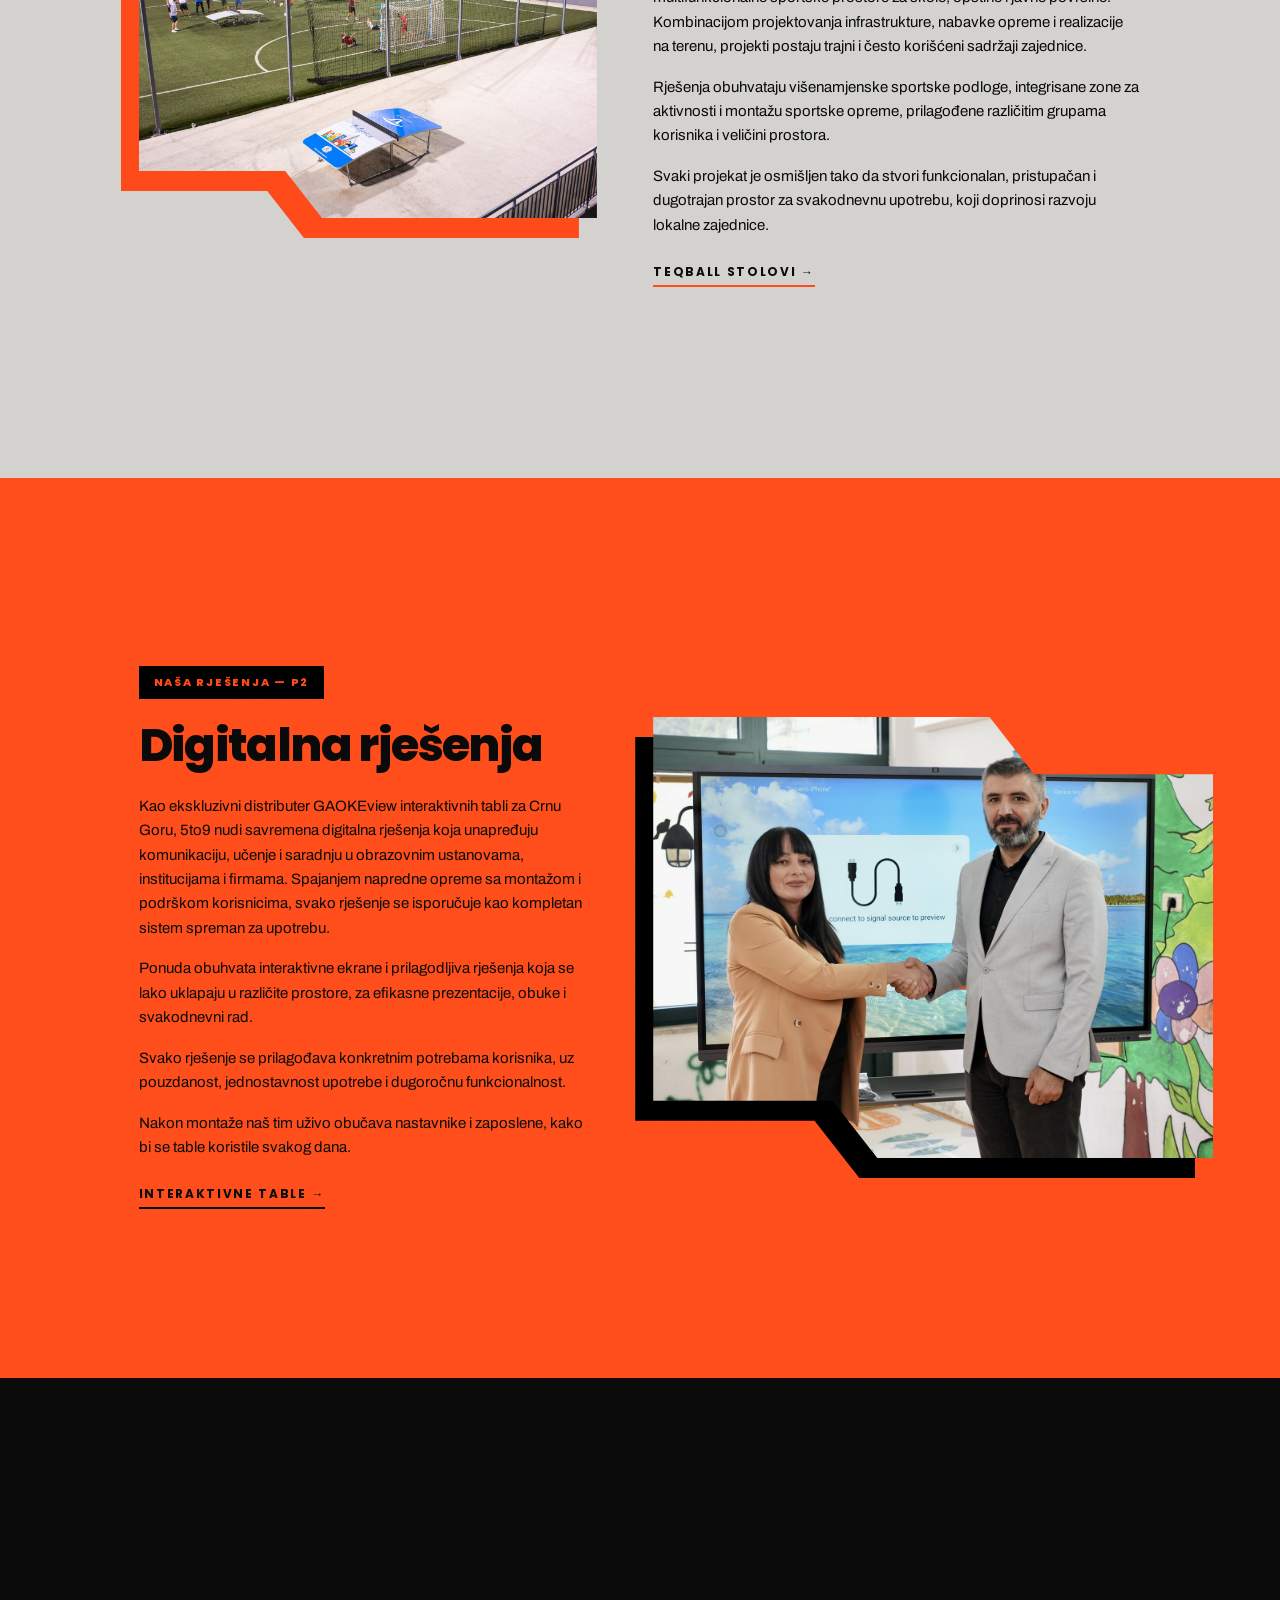
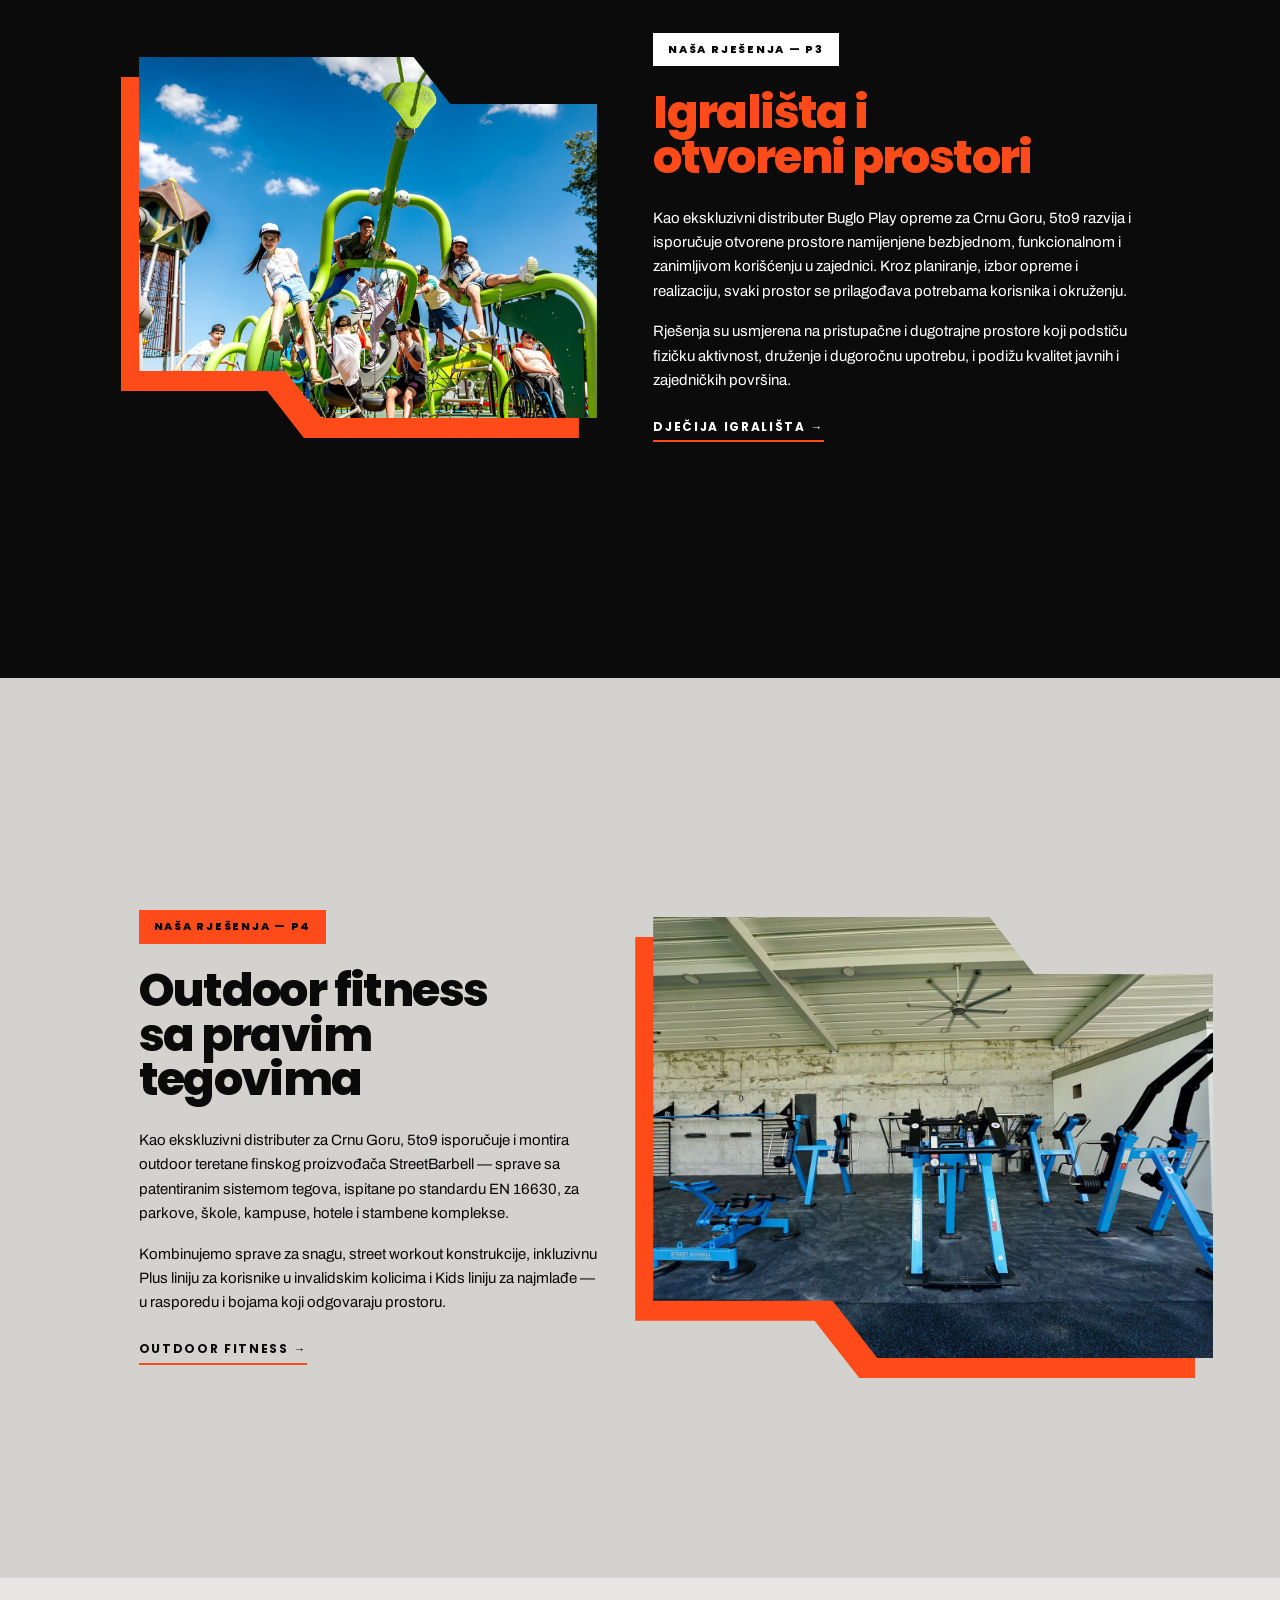
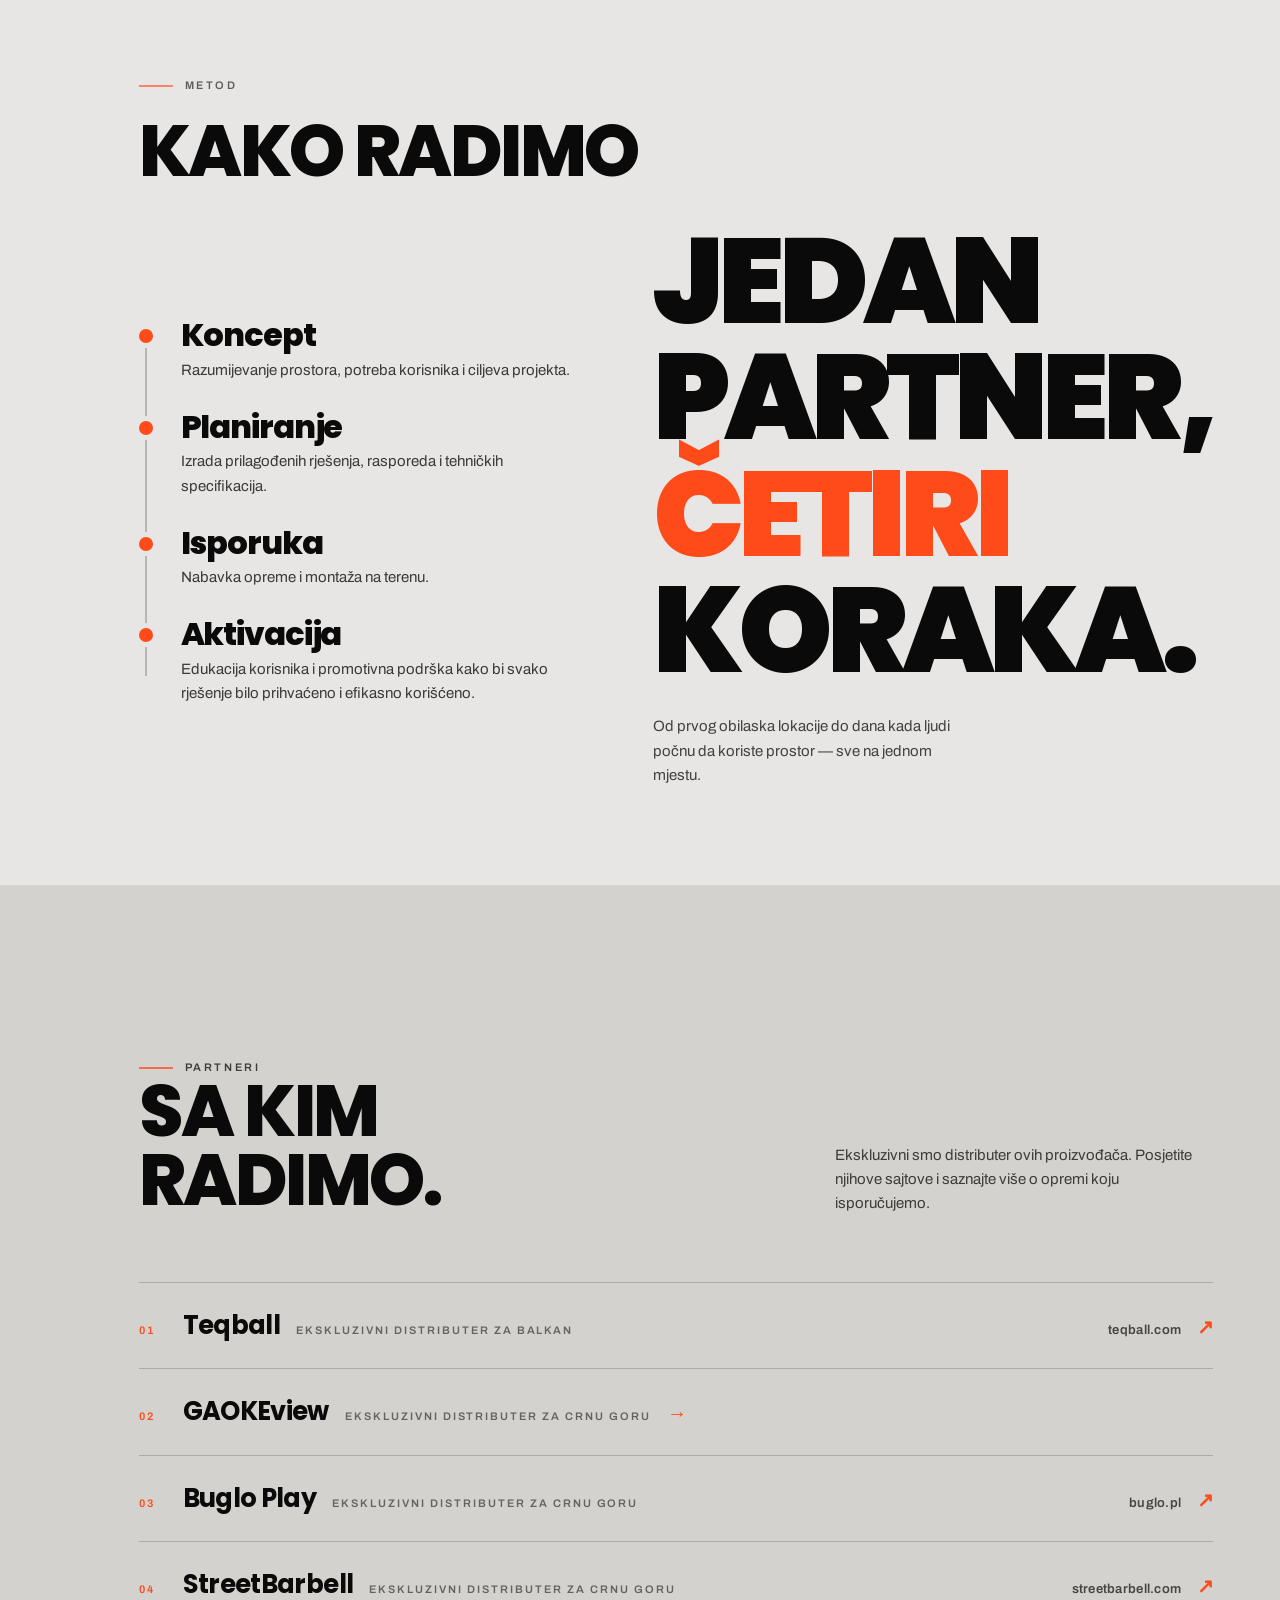
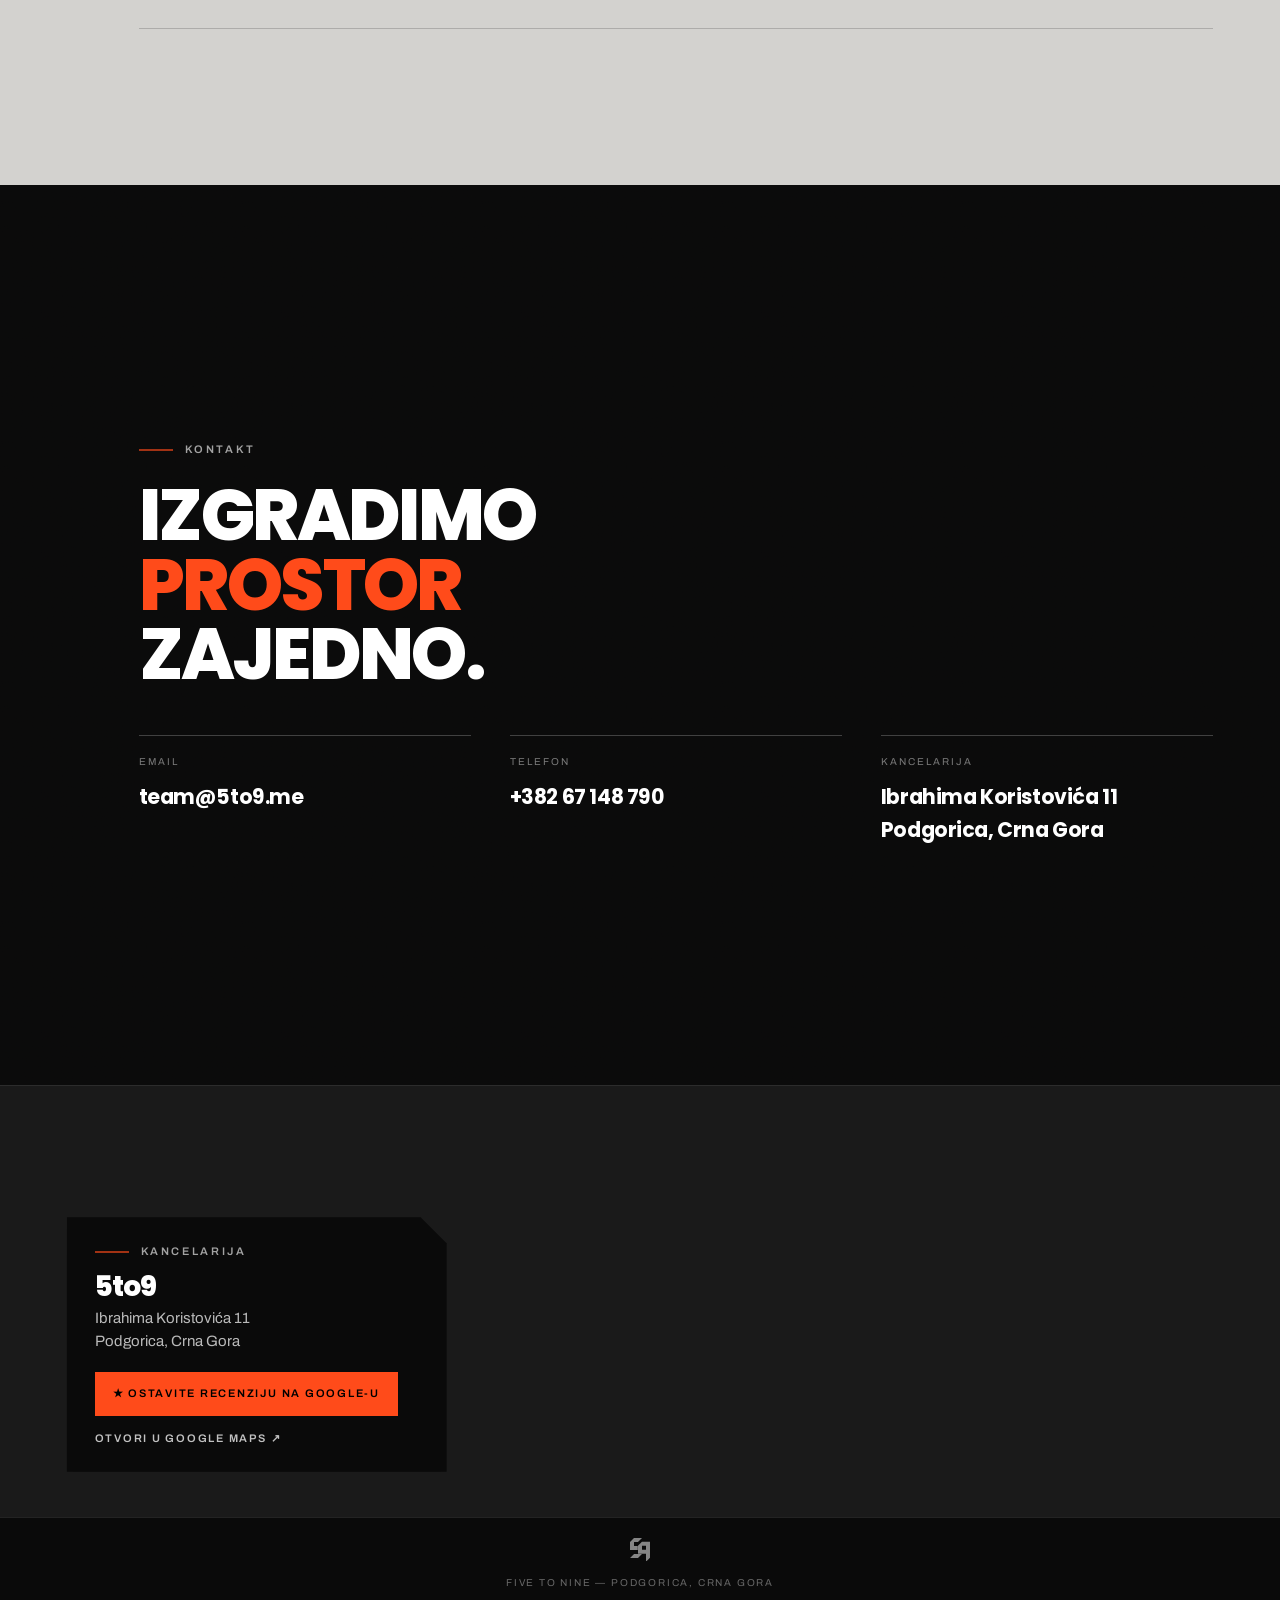
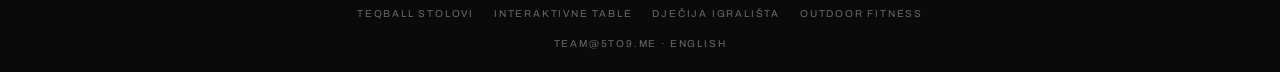
==== commit 3ab194cb: "Add files via upload" ====
--- a/index.html
+++ b/index.html
@@ -4,7 +4,7 @@
 <meta charset="utf-8">
 <meta name="viewport" content="width=device-width, initial-scale=1">
 <title>5to9 — Sport, obrazovanje i javni prostori | Podgorica</title>
-<meta name="description" content="5to9 isporučuje integrisana rješenja za sport, obrazovanje i javne prostore. Ekskluzivni distributer Teqball-a za Balkan, te Buglo Play i StreetBarbell opreme za Crnu Goru. Podgorica, Crna Gora.">
+<meta name="description" content="5to9 isporučuje integrisana rješenja za sport, obrazovanje i javne prostore. Ekskluzivni distributer Teqball-a za Balkan, te GAOKEview, Buglo Play i StreetBarbell opreme za Crnu Goru. Podgorica, Crna Gora.">
 <link rel="canonical" href="https://5to9.me/">
 <link rel="alternate" hreflang="sr-ME" href="https://5to9.me/">
 <link rel="alternate" hreflang="en" href="https://5to9.me/en/">
@@ -12,7 +12,7 @@
 <meta property="og:type" content="website">
 <meta property="og:site_name" content="5to9">
 <meta property="og:title" content="5to9 — Sport, obrazovanje i javni prostori | Podgorica">
-<meta property="og:description" content="5to9 isporučuje integrisana rješenja za sport, obrazovanje i javne prostore. Ekskluzivni distributer Teqball-a za Balkan, te Buglo Play i StreetBarbell opreme za Crnu Goru. Podgorica, Crna Gora.">
+<meta property="og:description" content="5to9 isporučuje integrisana rješenja za sport, obrazovanje i javne prostore. Ekskluzivni distributer Teqball-a za Balkan, te GAOKEview, Buglo Play i StreetBarbell opreme za Crnu Goru. Podgorica, Crna Gora.">
 <meta property="og:url" content="https://5to9.me/">
 <meta property="og:image" content="https://5to9.me/assets/img/og-teq.jpg">
 <meta property="og:locale" content="sr_ME">
@@ -26,7 +26,7 @@
 <link rel="preconnect" href="https://fonts.googleapis.com">
 <link rel="preconnect" href="https://fonts.gstatic.com" crossorigin>
 <link href="https://fonts.googleapis.com/css2?family=Poppins:wght@600;700;800;900&family=Archivo:wght@400;500;600&display=swap" rel="stylesheet">
-<link rel="stylesheet" href="assets/css/site.css?v=14">
+<link rel="stylesheet" href="assets/css/site.css?v=15">
 <script type="application/ld+json">{"@context": "https://schema.org", "@graph": [{"@type": "LocalBusiness", "@id": "https://5to9.me/#org", "name": "5to9", "alternateName": "Five to Nine", "url": "https://5to9.me/", "email": "team@5to9.me", "telephone": "+382 67 148 790", "image": "https://5to9.me/assets/img/og-teq.jpg", "address": {"@type": "PostalAddress", "streetAddress": "Ibrahima Koristovića 11", "addressLocality": "Podgorica", "addressCountry": "ME"}, "areaServed": "ME", "hasMap": "https://maps.google.com/?cid=13877952940838974786", "sameAs": ["https://maps.google.com/?cid=13877952940838974786"], "geo": {"@type": "GeoCoordinates", "latitude": 42.4345868, "longitude": 19.2841371}}, {"@type": "WebSite", "name": "5to9", "url": "https://5to9.me/", "inLanguage": "sr-ME"}]}</script>
 </head><body>
 <script>
@@ -109,8 +109,8 @@
 
 <div class="band ticker">
   <div class="ticker-track" aria-hidden="true">
-    <span>Teqball — ekskluzivni distributer za Balkan</span><span>Buglo Play — ekskluzivni distributer za Crnu Goru</span><span>StreetBarbell — ekskluzivni distributer za Crnu Goru</span><span>300+ instaliranih stolova</span><span>100+ interaktivnih tabli</span><span>Škole</span><span>Opštine</span><span>Javni prostori</span>
-    <span>Teqball — ekskluzivni distributer za Balkan</span><span>Buglo Play — ekskluzivni distributer za Crnu Goru</span><span>StreetBarbell — ekskluzivni distributer za Crnu Goru</span><span>300+ instaliranih stolova</span><span>100+ interaktivnih tabli</span><span>Škole</span><span>Opštine</span><span>Javni prostori</span>
+    <span>Teqball — ekskluzivni distributer za Balkan</span><span>GAOKEview — ekskluzivni distributer za Crnu Goru</span><span>Buglo Play — ekskluzivni distributer za Crnu Goru</span><span>StreetBarbell — ekskluzivni distributer za Crnu Goru</span><span>300+ instaliranih stolova</span><span>100+ interaktivnih tabli</span><span>Škole</span><span>Opštine</span><span>Javni prostori</span>
+    <span>Teqball — ekskluzivni distributer za Balkan</span><span>GAOKEview — ekskluzivni distributer za Crnu Goru</span><span>Buglo Play — ekskluzivni distributer za Crnu Goru</span><span>StreetBarbell — ekskluzivni distributer za Crnu Goru</span><span>300+ instaliranih stolova</span><span>100+ interaktivnih tabli</span><span>Škole</span><span>Opštine</span><span>Javni prostori</span>
   </div>
 </div>
 
@@ -121,7 +121,7 @@
       <h2 class="h-xl">KO<br>SMO MI</h2>
     </div>
     <div class="reveal">
-      <p class="lede"><span class="nb">5to9</span> isporučuje integrisana rješenja za sport, obrazovanje i javne prostore, objedinjujući nabavku opreme, montažu i realizaciju projekta u jedan efikasan proces. Ekskluzivni smo distributer Teqball-a za Balkan, kao i Buglo Play igrališta i StreetBarbell outdoor teretana za Crnu Goru.</p>
+      <p class="lede"><span class="nb">5to9</span> isporučuje integrisana rješenja za sport, obrazovanje i javne prostore, objedinjujući nabavku opreme, montažu i realizaciju projekta u jedan efikasan proces. Ekskluzivni smo distributer Teqball-a za Balkan, kao i GAOKEview interaktivnih tabli, Buglo Play igrališta i StreetBarbell outdoor teretana za Crnu Goru.</p>
       <p class="eyebrow" style="margin-top:36px;margin-bottom:0">Četiri oblasti rada</p>
       <ul class="pillars">
         <li><a href="#sports"><span class="idx">P1</span>Sportska infrastruktura i oprema<span class="arrow">→</span></a></li>
@@ -149,7 +149,7 @@
     </a>
     <a class="tile" href="interaktivne-table/">
       <div class="ph"><img src="assets/img/tile-panels.webp" alt="Učenici rade na interaktivnoj tabli u učionici" loading="lazy" width="800" height="560"></div>
-      <div class="tx"><h3>Interaktivne table</h3><p>4K table sa montažom, obukom i garancijom od 2 godine.</p><span class="go">Saznajte više →</span></div>
+      <div class="tx"><h3>Interaktivne table</h3><p>GAOKEview, ekskluzivno za Crnu Goru. 4K table sa montažom, obukom i garancijom od 2 godine.</p><span class="go">Saznajte više →</span></div>
     </a>
     <a class="tile" href="djecija-igralista/">
       <div class="ph"><img src="assets/img/tile-play.webp" alt="Djeca se igraju na inkluzivnom igralištu" loading="lazy" width="800" height="560"></div>
@@ -186,7 +186,7 @@
     <div class="reveal">
       <span class="tag t-black">Naša rješenja — P2</span>
       <h3 class="h-md">Digitalna rješenja</h3>
-      <p><span class="nb">5to9</span> nudi savremena digitalna rješenja koja unapređuju komunikaciju, učenje i saradnju u obrazovnim ustanovama, institucijama i firmama. Spajanjem napredne opreme sa montažom i podrškom korisnicima, svako rješenje se isporučuje kao kompletan sistem spreman za upotrebu.</p>
+      <p>Kao ekskluzivni distributer GAOKEview interaktivnih tabli za Crnu Goru, <span class="nb">5to9</span> nudi savremena digitalna rješenja koja unapređuju komunikaciju, učenje i saradnju u obrazovnim ustanovama, institucijama i firmama. Spajanjem napredne opreme sa montažom i podrškom korisnicima, svako rješenje se isporučuje kao kompletan sistem spreman za upotrebu.</p>
       <p>Ponuda obuhvata interaktivne ekrane i prilagodljiva rješenja koja se lako uklapaju u različite prostore, za efikasne prezentacije, obuke i svakodnevni rad.</p>
       <p>Svako rješenje se prilagođava konkretnim potrebama korisnika, uz pouzdanost, jednostavnost upotrebe i dugoročnu funkcionalnost.</p>
       <p>Nakon montaže naš tim uživo obučava nastavnike i zaposlene, kako bi se table koristile svakog dana.</p>
@@ -253,9 +253,10 @@
     <p>Ekskluzivni smo distributer ovih proizvođača. Posjetite njihove sajtove i saznajte više o opremi koju isporučujemo.</p>
   </div>
   <ul class="pillars partners reveal">
-    <li><a href="https://teqball.com" target="_blank" rel="noopener"><span class="idx">01</span>Teqball<span class="reg">Ekskluzivni distributer za Balkan</span><span class="site">teqball.com</span><span class="arrow">↗</span></a></li>
-    <li><a href="https://www.buglo.pl/en/" target="_blank" rel="noopener"><span class="idx">02</span>Buglo Play<span class="reg">Ekskluzivni distributer za Crnu Goru</span><span class="site">buglo.pl</span><span class="arrow">↗</span></a></li>
-    <li><a href="https://www.streetbarbell.com" target="_blank" rel="noopener"><span class="idx">03</span>StreetBarbell<span class="reg">Ekskluzivni distributer za Crnu Goru</span><span class="site">streetbarbell.com</span><span class="arrow">↗</span></a></li>
+    <li><a href="https://teqball.com" target="_blank" rel="noopener"><span class="idx">01</span><img class="plogo" src="assets/img/partners/teqball.png" alt="Teqball logo" loading="lazy" onerror="this.remove()">Teqball<span class="reg">Ekskluzivni distributer za Balkan</span><span class="site">teqball.com</span><span class="arrow">↗</span></a></li>
+    <li><a href="interaktivne-table/"><span class="idx">02</span><img class="plogo" src="assets/img/partners/gaokeview.png" alt="GAOKEview logo" loading="lazy" onerror="this.remove()">GAOKEview<span class="reg">Ekskluzivni distributer za Crnu Goru</span><span class="arrow">→</span></a></li>
+    <li><a href="https://www.buglo.pl/en/" target="_blank" rel="noopener"><span class="idx">03</span><img class="plogo" src="assets/img/partners/buglo.png" alt="Buglo Play logo" loading="lazy" onerror="this.remove()">Buglo Play<span class="reg">Ekskluzivni distributer za Crnu Goru</span><span class="site">buglo.pl</span><span class="arrow">↗</span></a></li>
+    <li><a href="https://www.streetbarbell.com" target="_blank" rel="noopener"><span class="idx">04</span><img class="plogo" src="assets/img/partners/streetbarbell.png" alt="StreetBarbell logo" loading="lazy" onerror="this.remove()">StreetBarbell<span class="reg">Ekskluzivni distributer za Crnu Goru</span><span class="site">streetbarbell.com</span><span class="arrow">↗</span></a></li>
   </ul>
 </section>
 
@@ -290,6 +291,6 @@
   <span><a href="mailto:team@5to9.me">team@5to9.me</a> · <a href="en/" hreflang="en">English</a></span>
 </footer>
 
-<script src="assets/js/site.js?v=14"></script>
+<script src="assets/js/site.js?v=15"></script>
 </body>
 </html>
--- a/assets/css/site.css
+++ b/assets/css/site.css
@@ -541,4 +541,5 @@
 .partners .reg{font-family:'Archivo';font-size:11px;font-weight:600;letter-spacing:.18em;text-transform:uppercase;opacity:.55}
 .partners .site{margin-left:auto;font-family:'Archivo';font-size:13px;font-weight:600;letter-spacing:.02em;opacity:.7}
 .partners .arrow{margin-left:0}
+.partners .plogo{height:30px;width:auto;max-width:130px;object-fit:contain;align-self:center;flex:none}
 @media(max-width:560px){.partners .site{margin-left:44px;order:5;flex-basis:100%}.partners .arrow{margin-left:auto}}
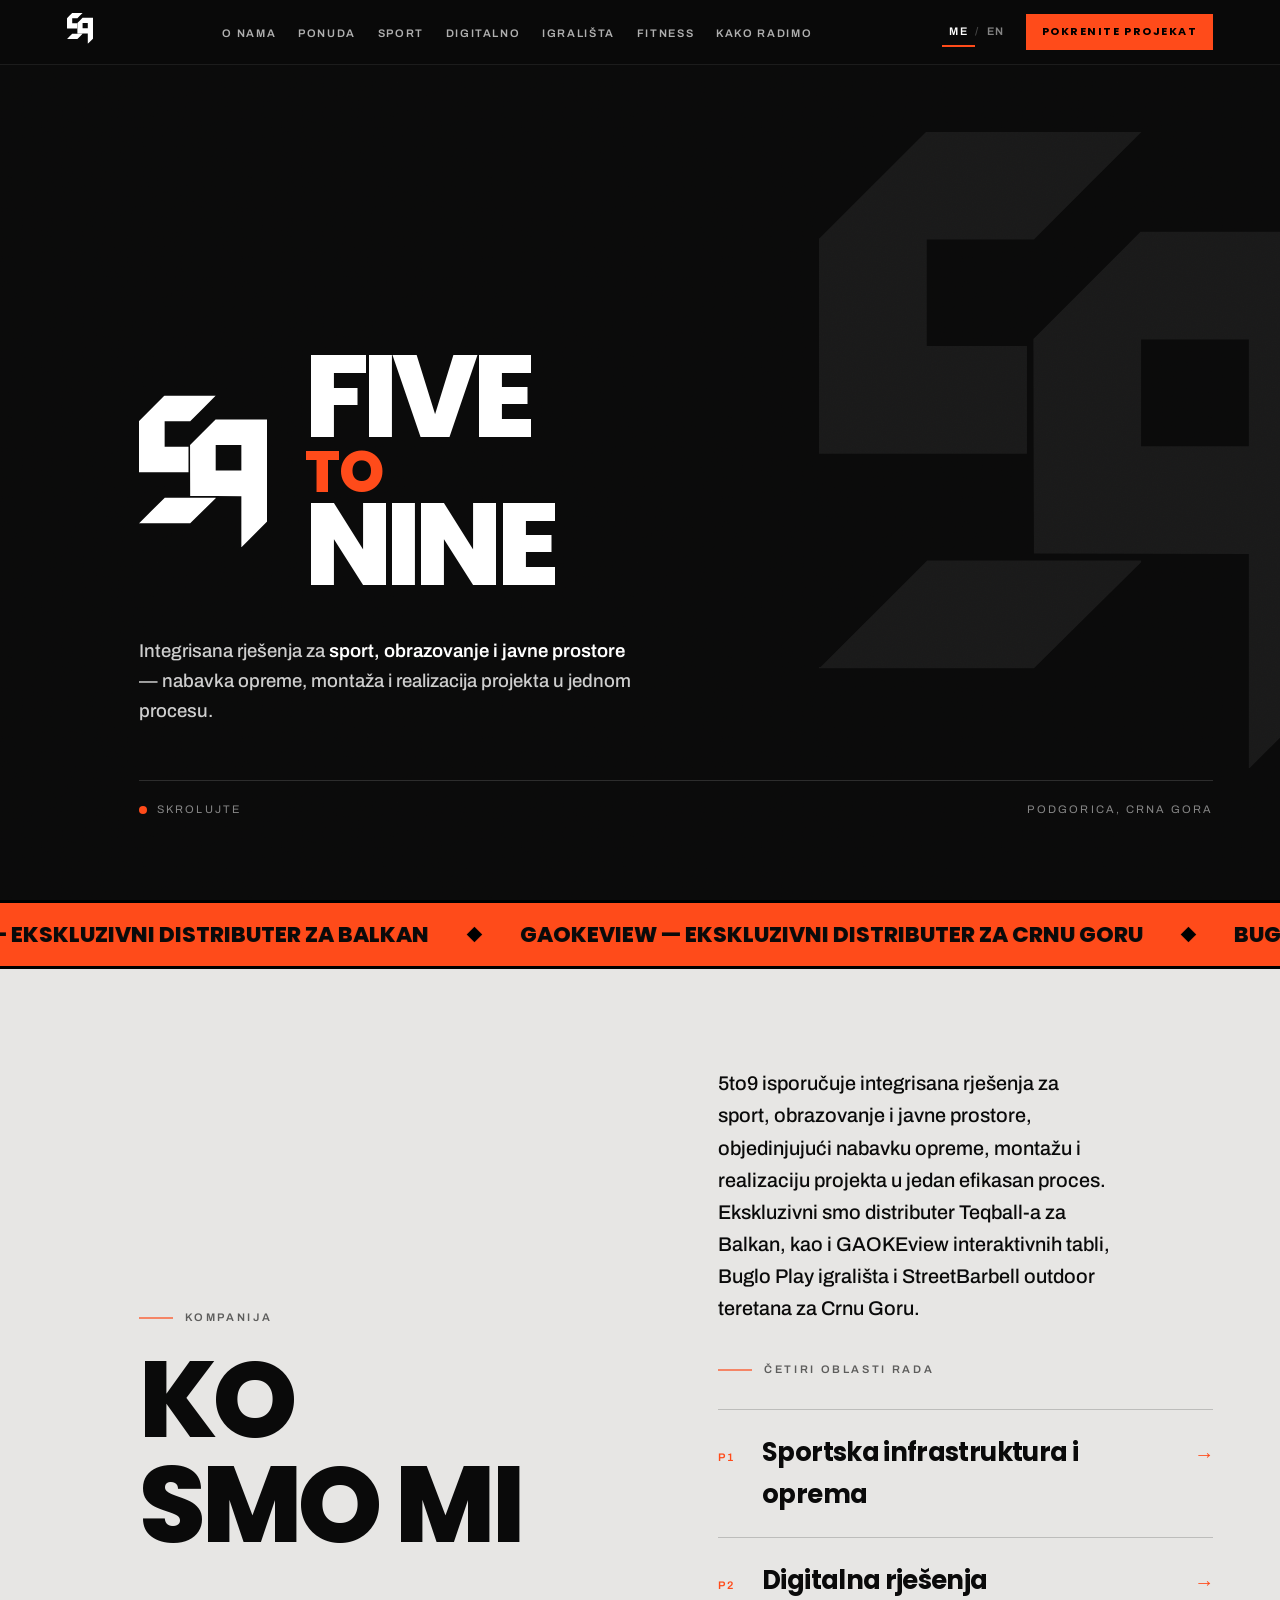
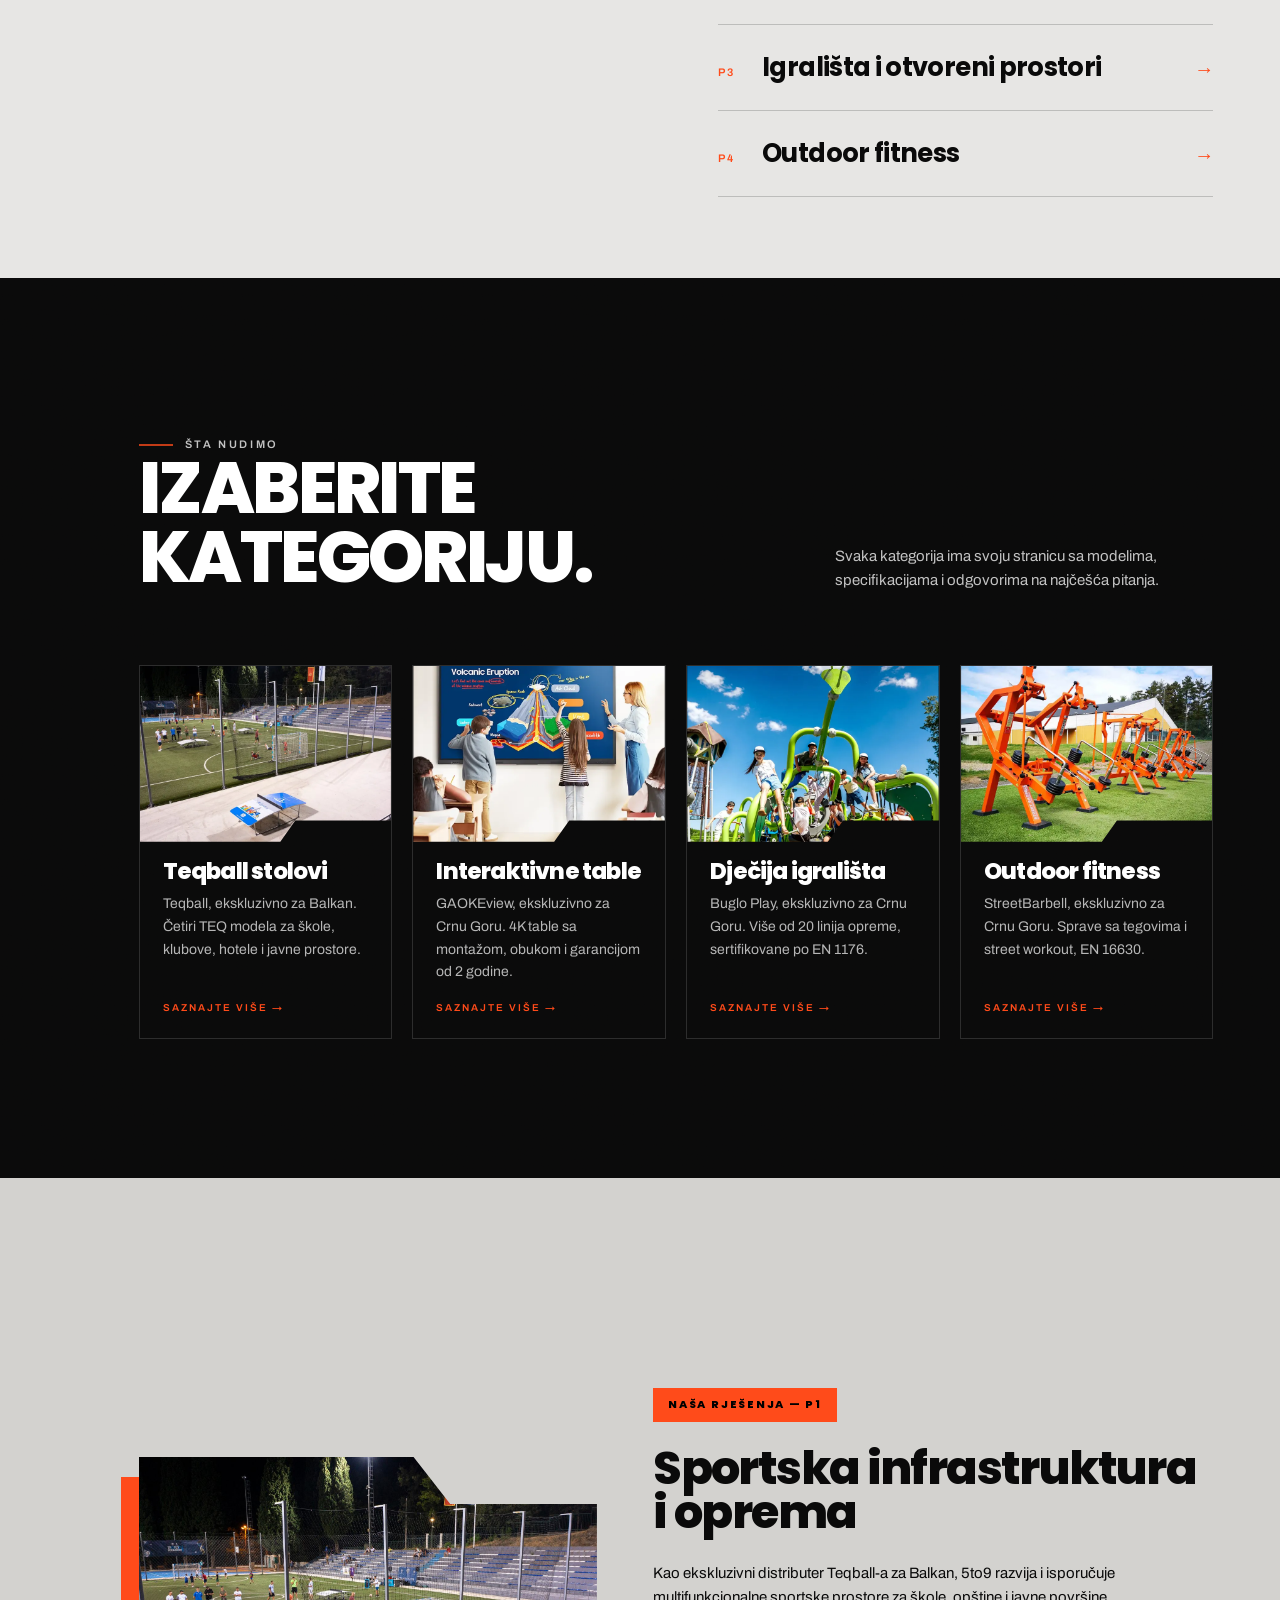
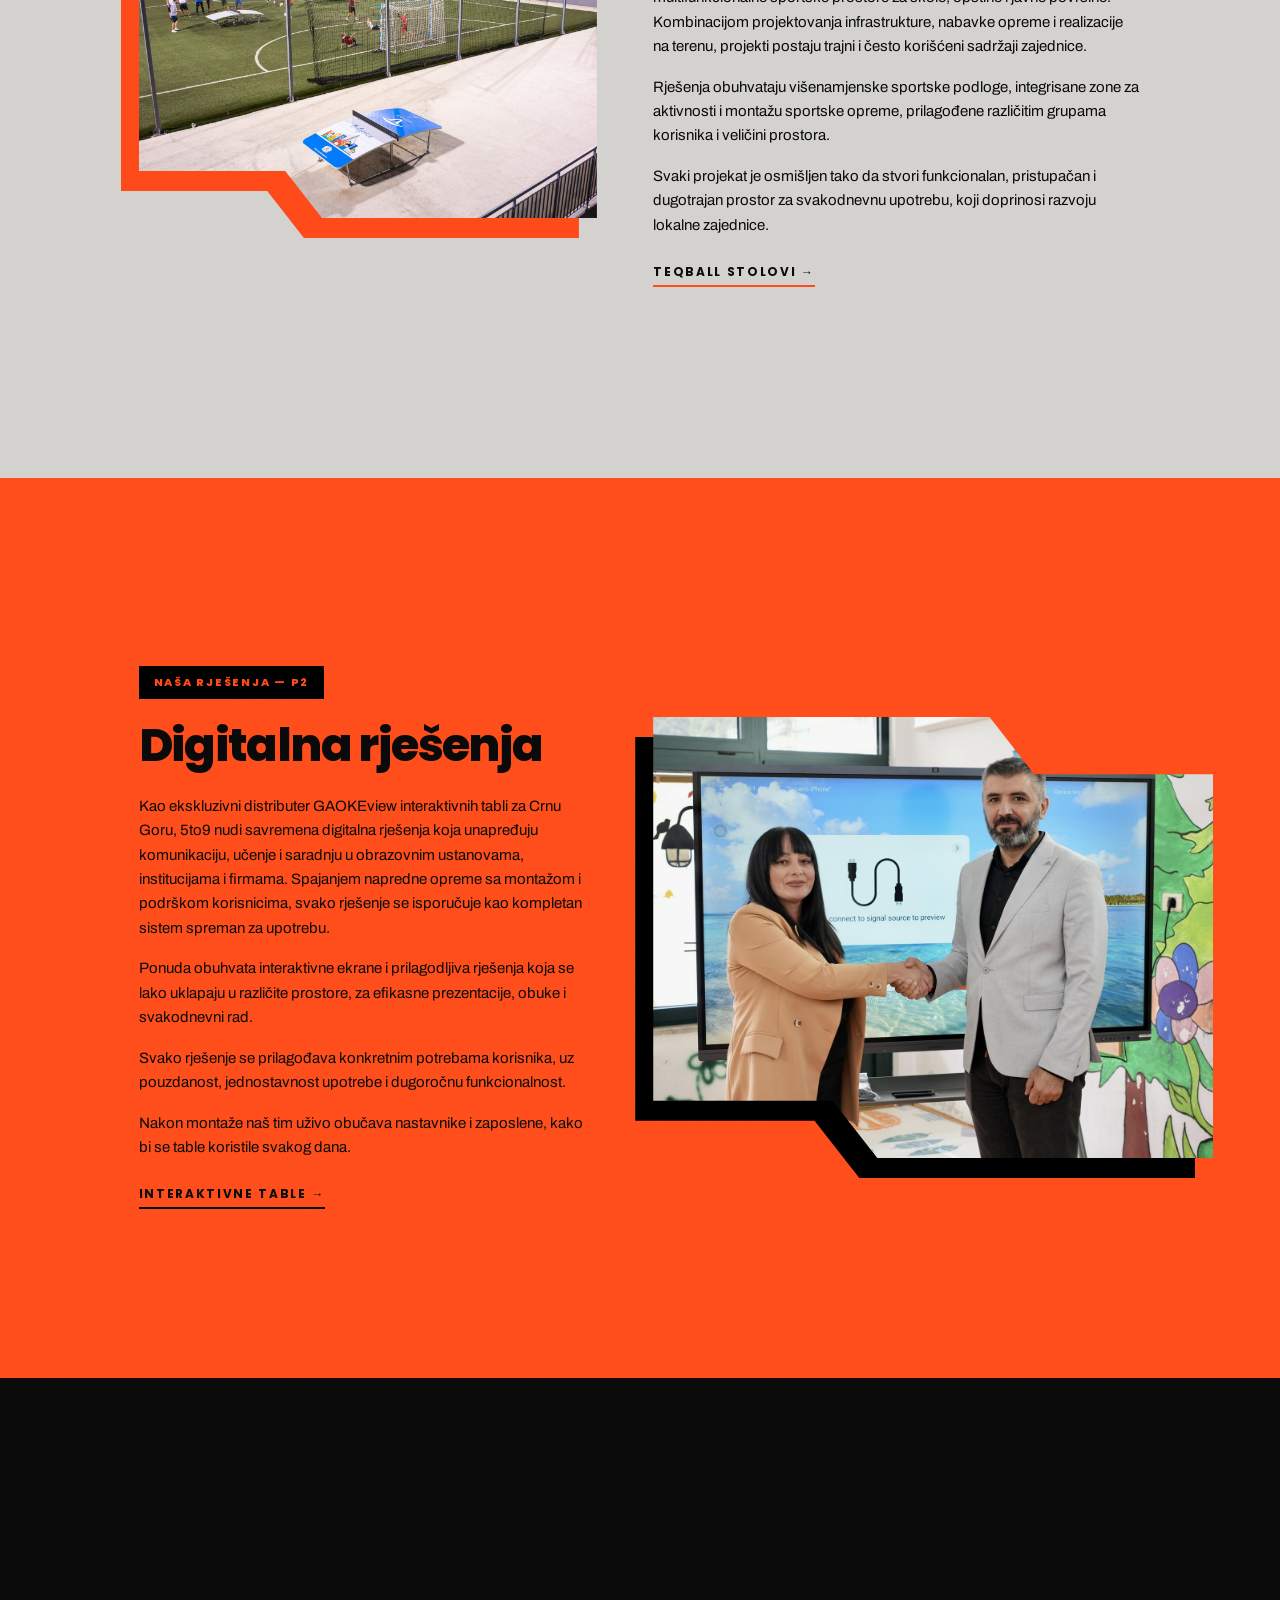
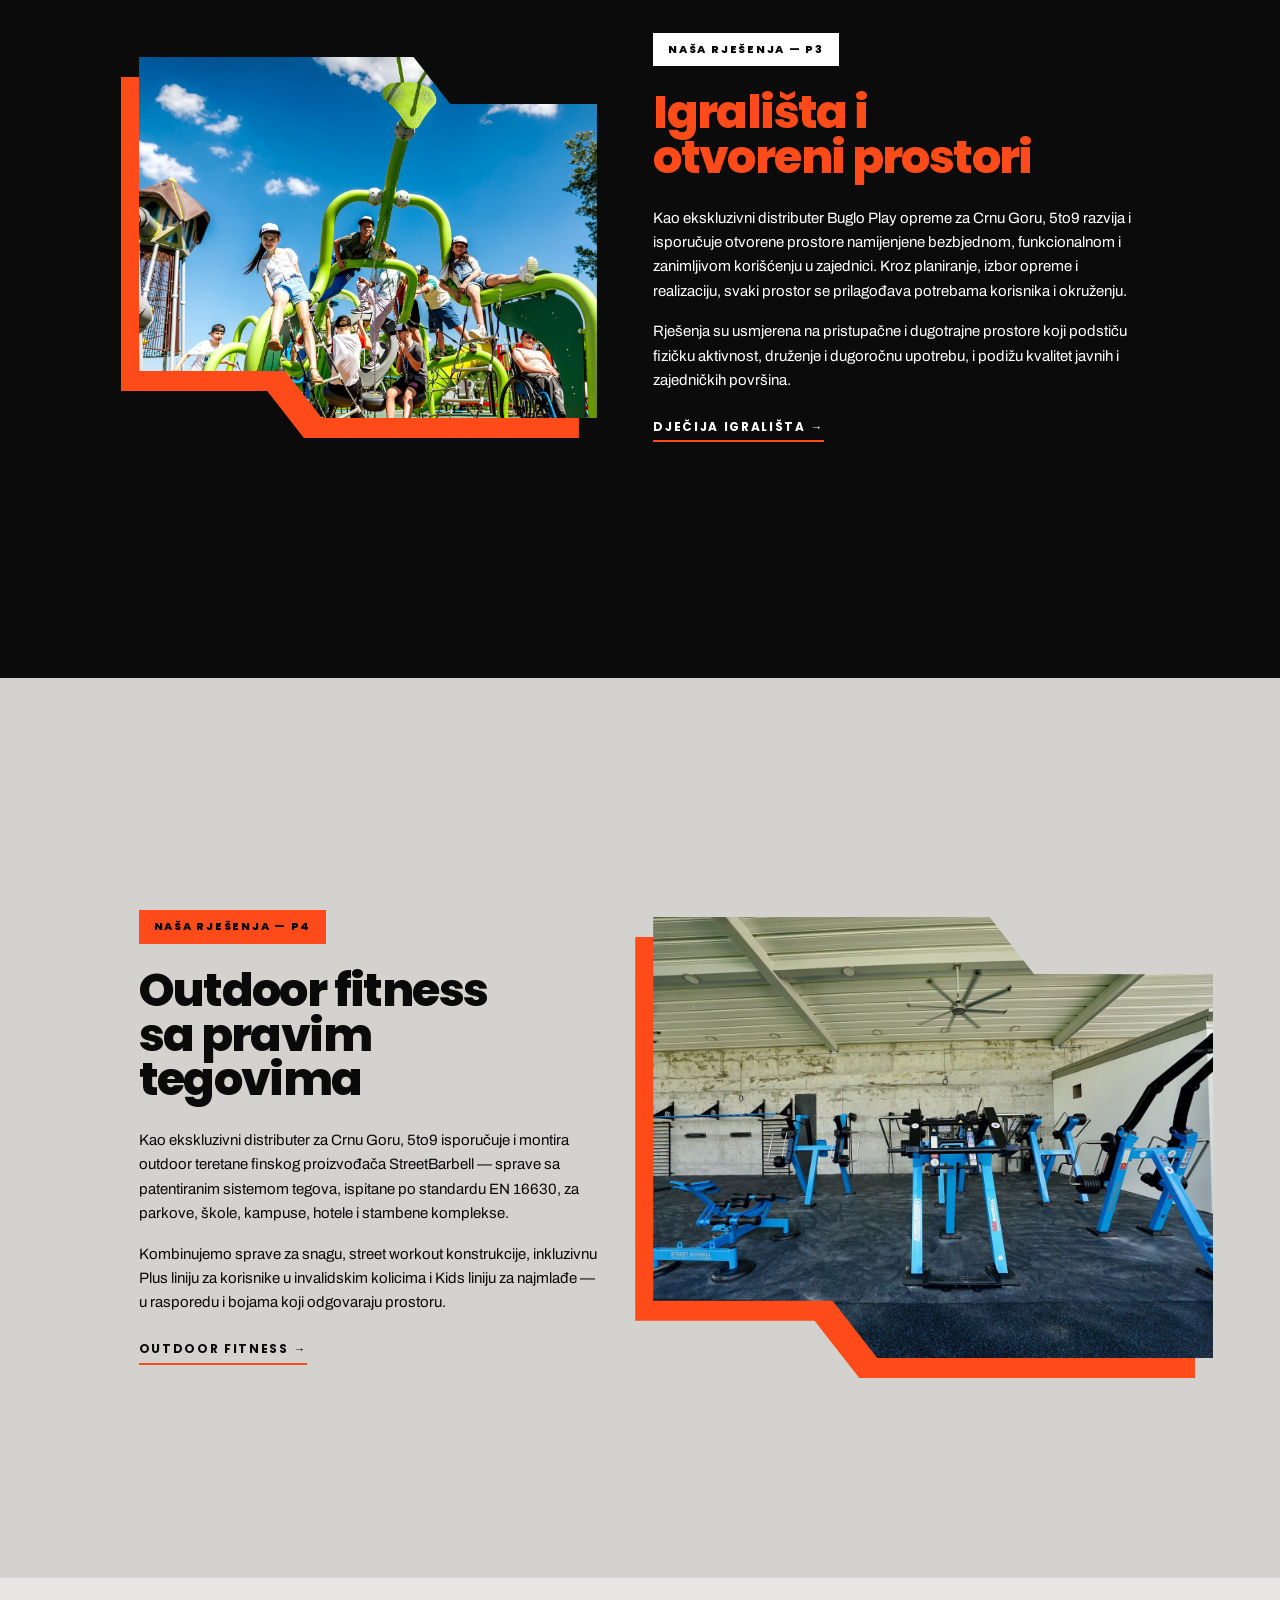
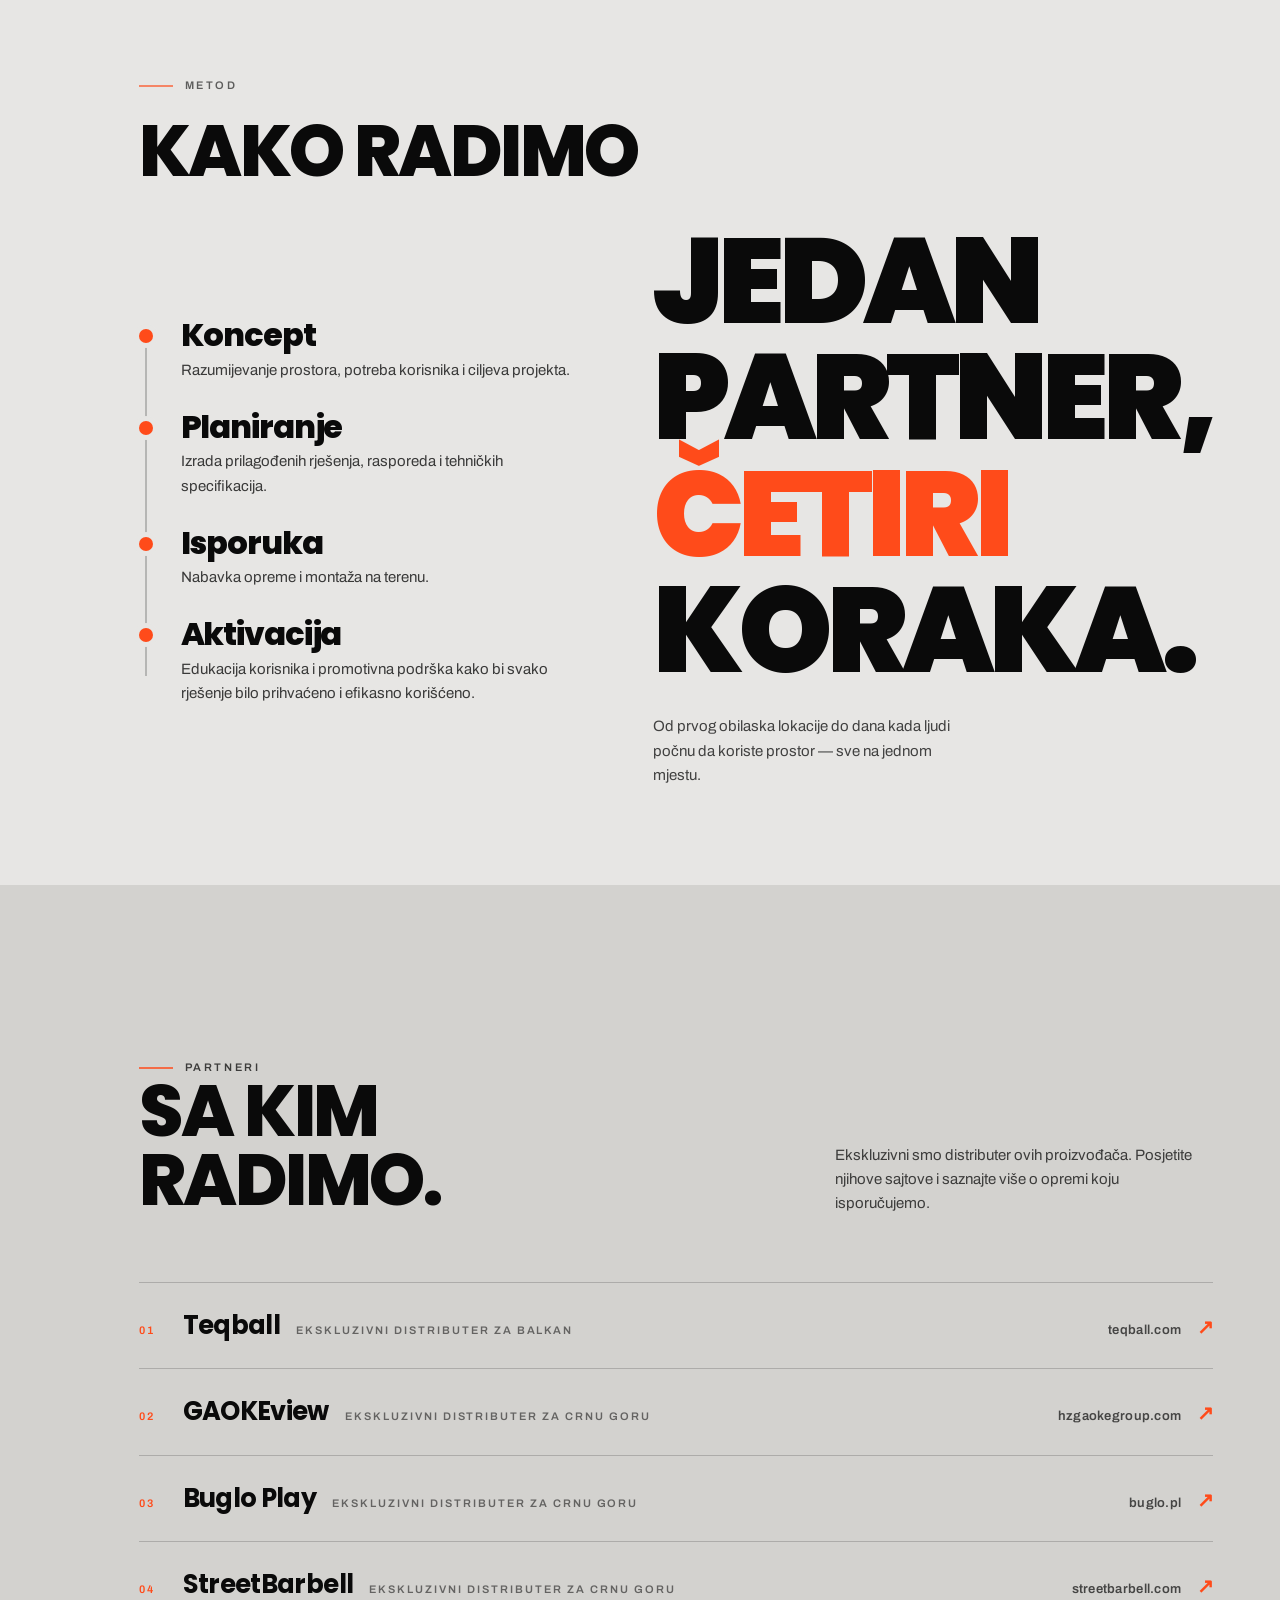
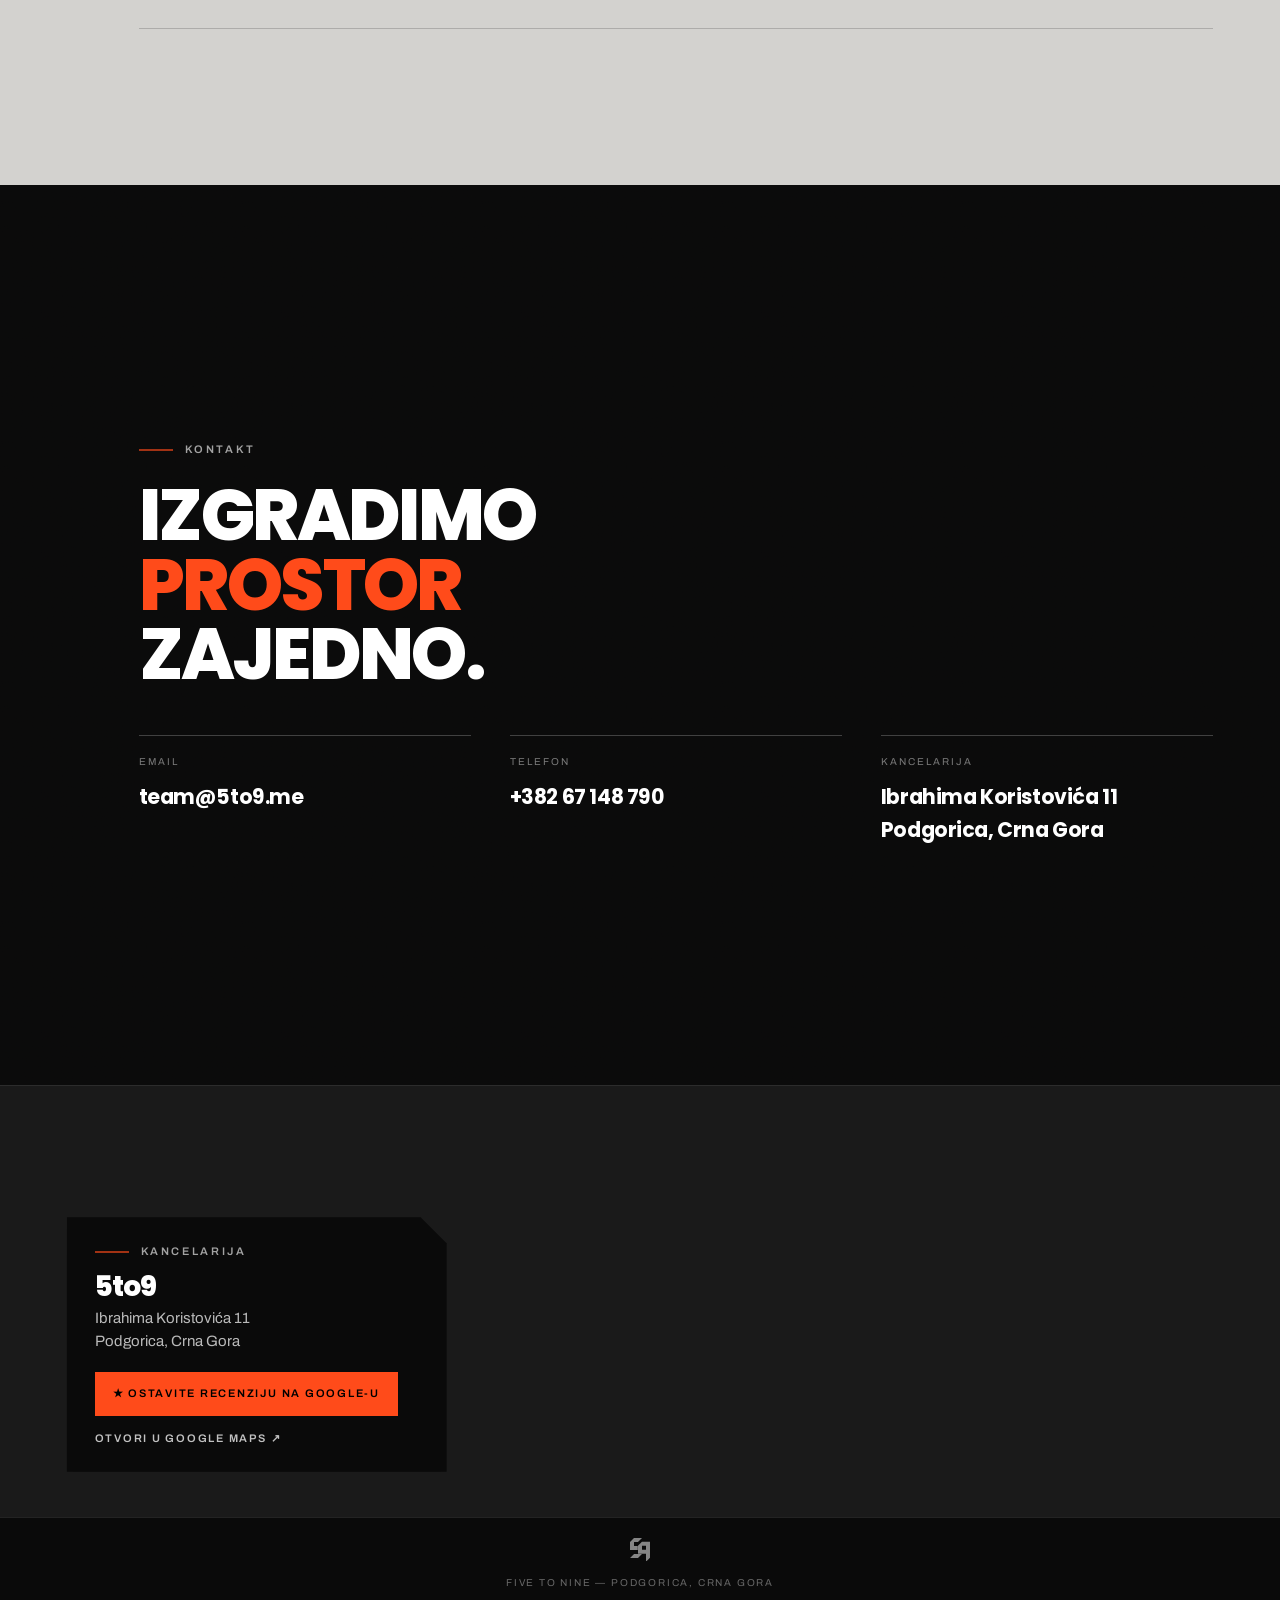
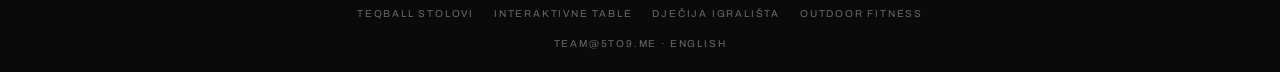
==== commit 6a20c66a: "Add files via upload" ====
--- a/index.html
+++ b/index.html
@@ -254,7 +254,7 @@
   </div>
   <ul class="pillars partners reveal">
     <li><a href="https://teqball.com" target="_blank" rel="noopener"><span class="idx">01</span><img class="plogo" src="assets/img/partners/teqball.png" alt="Teqball logo" loading="lazy" onerror="this.remove()">Teqball<span class="reg">Ekskluzivni distributer za Balkan</span><span class="site">teqball.com</span><span class="arrow">↗</span></a></li>
-    <li><a href="interaktivne-table/"><span class="idx">02</span><img class="plogo" src="assets/img/partners/gaokeview.png" alt="GAOKEview logo" loading="lazy" onerror="this.remove()">GAOKEview<span class="reg">Ekskluzivni distributer za Crnu Goru</span><span class="arrow">→</span></a></li>
+    <li><a href="https://www.hzgaokegroup.com" target="_blank" rel="noopener"><span class="idx">02</span><img class="plogo" src="assets/img/partners/gaokeview.png" alt="GAOKEview logo" loading="lazy" onerror="this.remove()">GAOKEview<span class="reg">Ekskluzivni distributer za Crnu Goru</span><span class="site">hzgaokegroup.com</span><span class="arrow">↗</span></a></li>
     <li><a href="https://www.buglo.pl/en/" target="_blank" rel="noopener"><span class="idx">03</span><img class="plogo" src="assets/img/partners/buglo.png" alt="Buglo Play logo" loading="lazy" onerror="this.remove()">Buglo Play<span class="reg">Ekskluzivni distributer za Crnu Goru</span><span class="site">buglo.pl</span><span class="arrow">↗</span></a></li>
     <li><a href="https://www.streetbarbell.com" target="_blank" rel="noopener"><span class="idx">04</span><img class="plogo" src="assets/img/partners/streetbarbell.png" alt="StreetBarbell logo" loading="lazy" onerror="this.remove()">StreetBarbell<span class="reg">Ekskluzivni distributer za Crnu Goru</span><span class="site">streetbarbell.com</span><span class="arrow">↗</span></a></li>
   </ul>
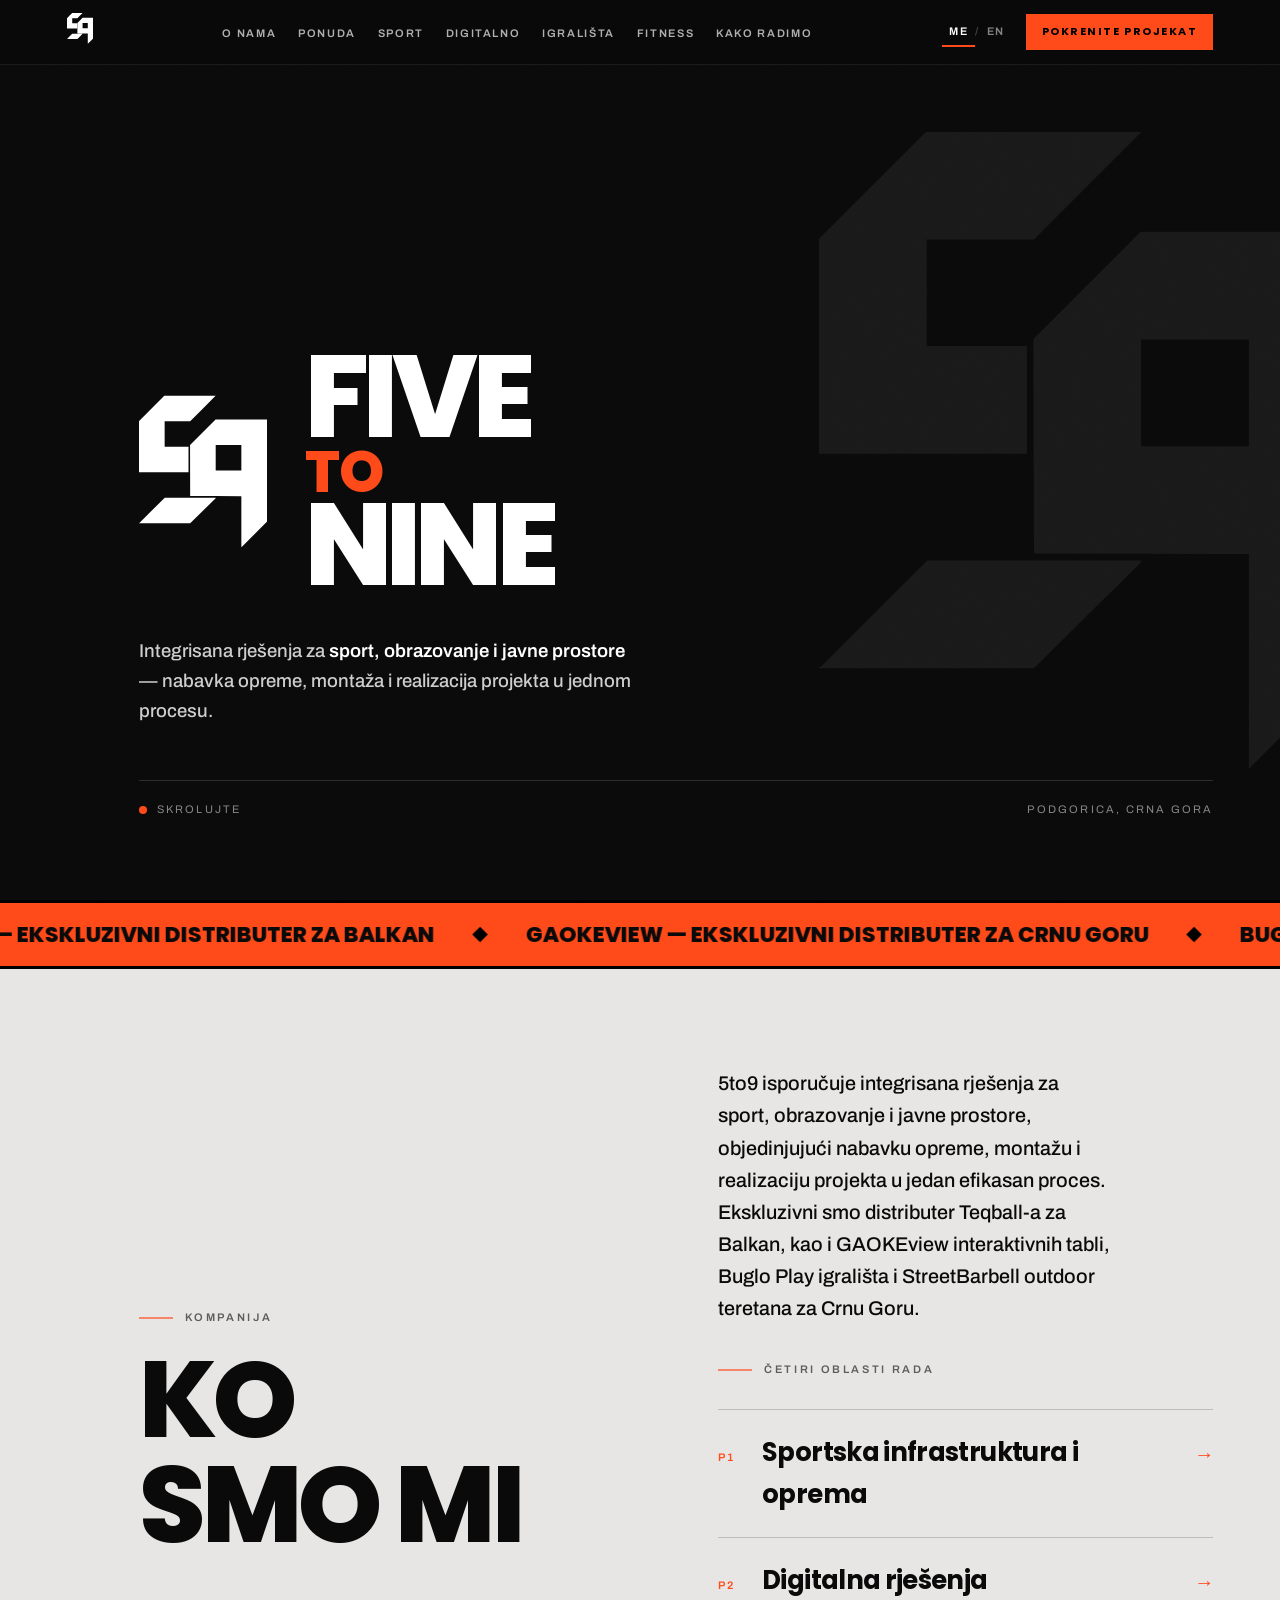
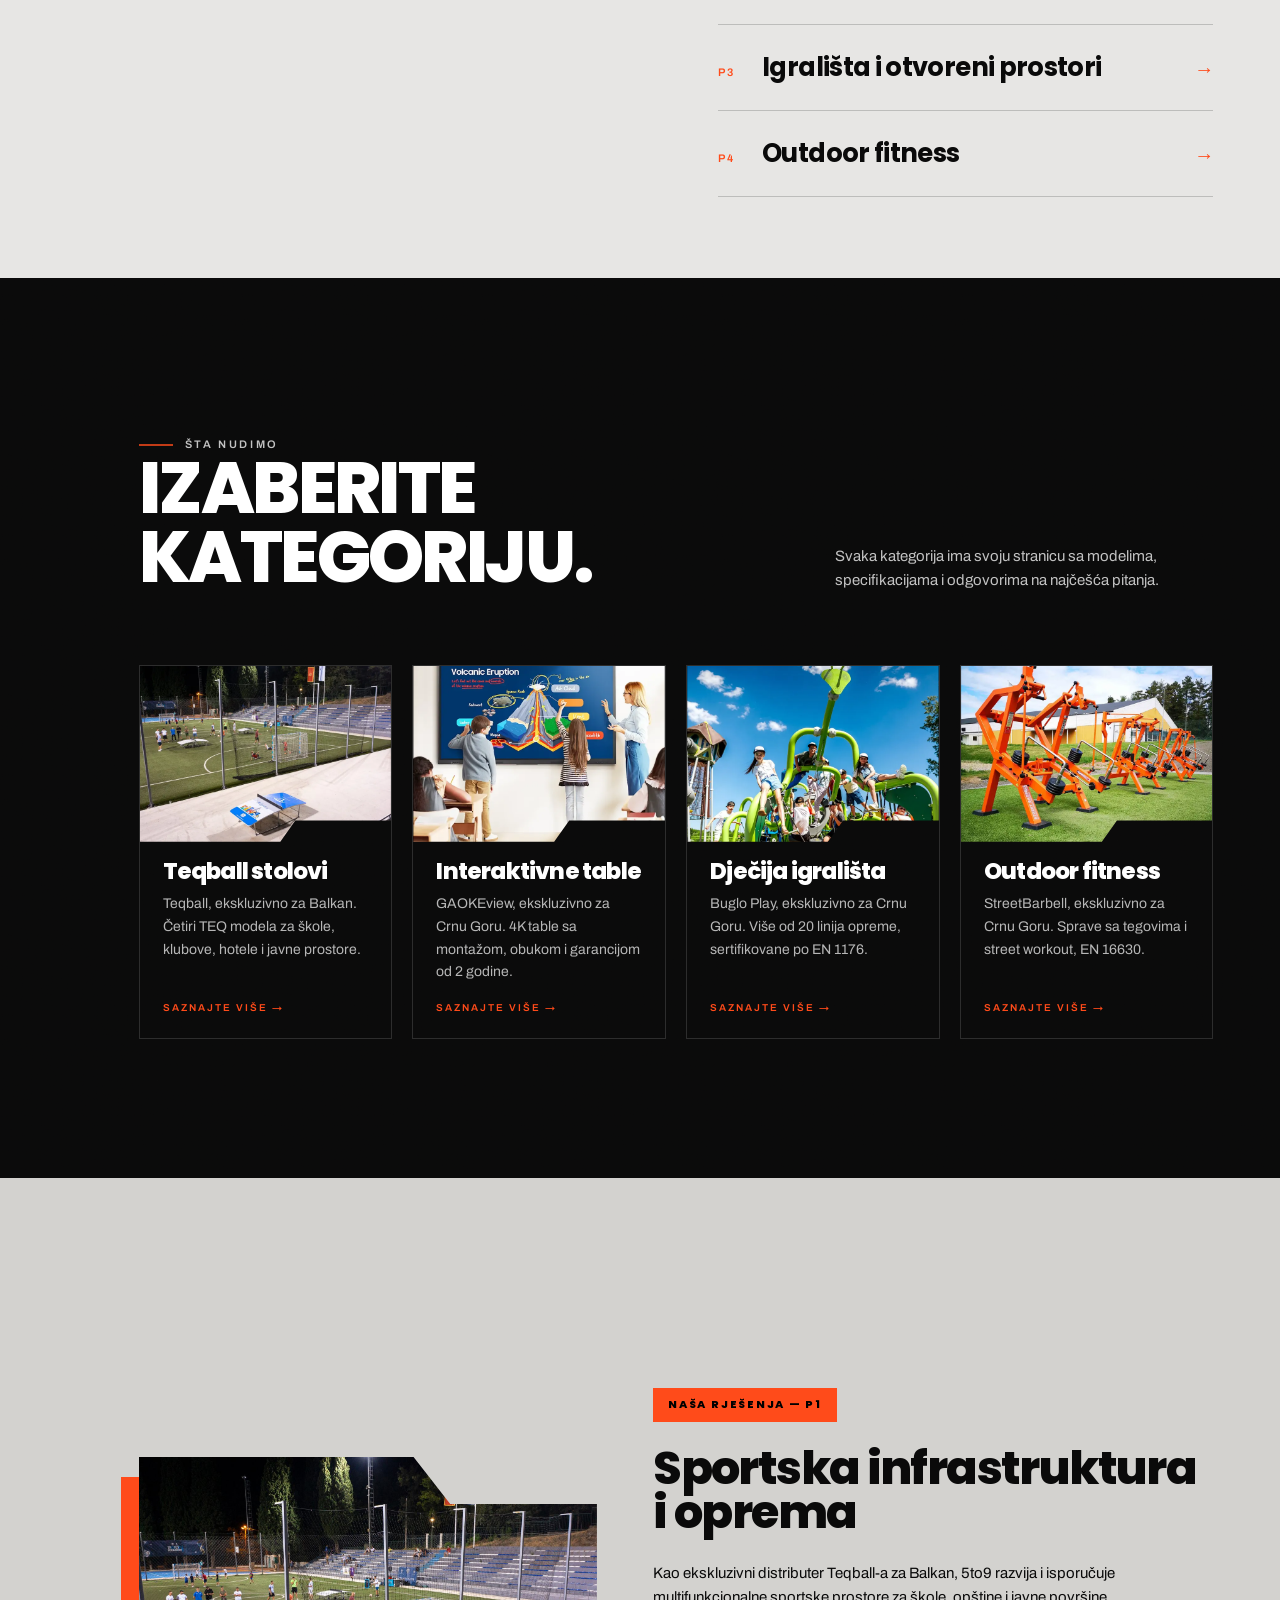
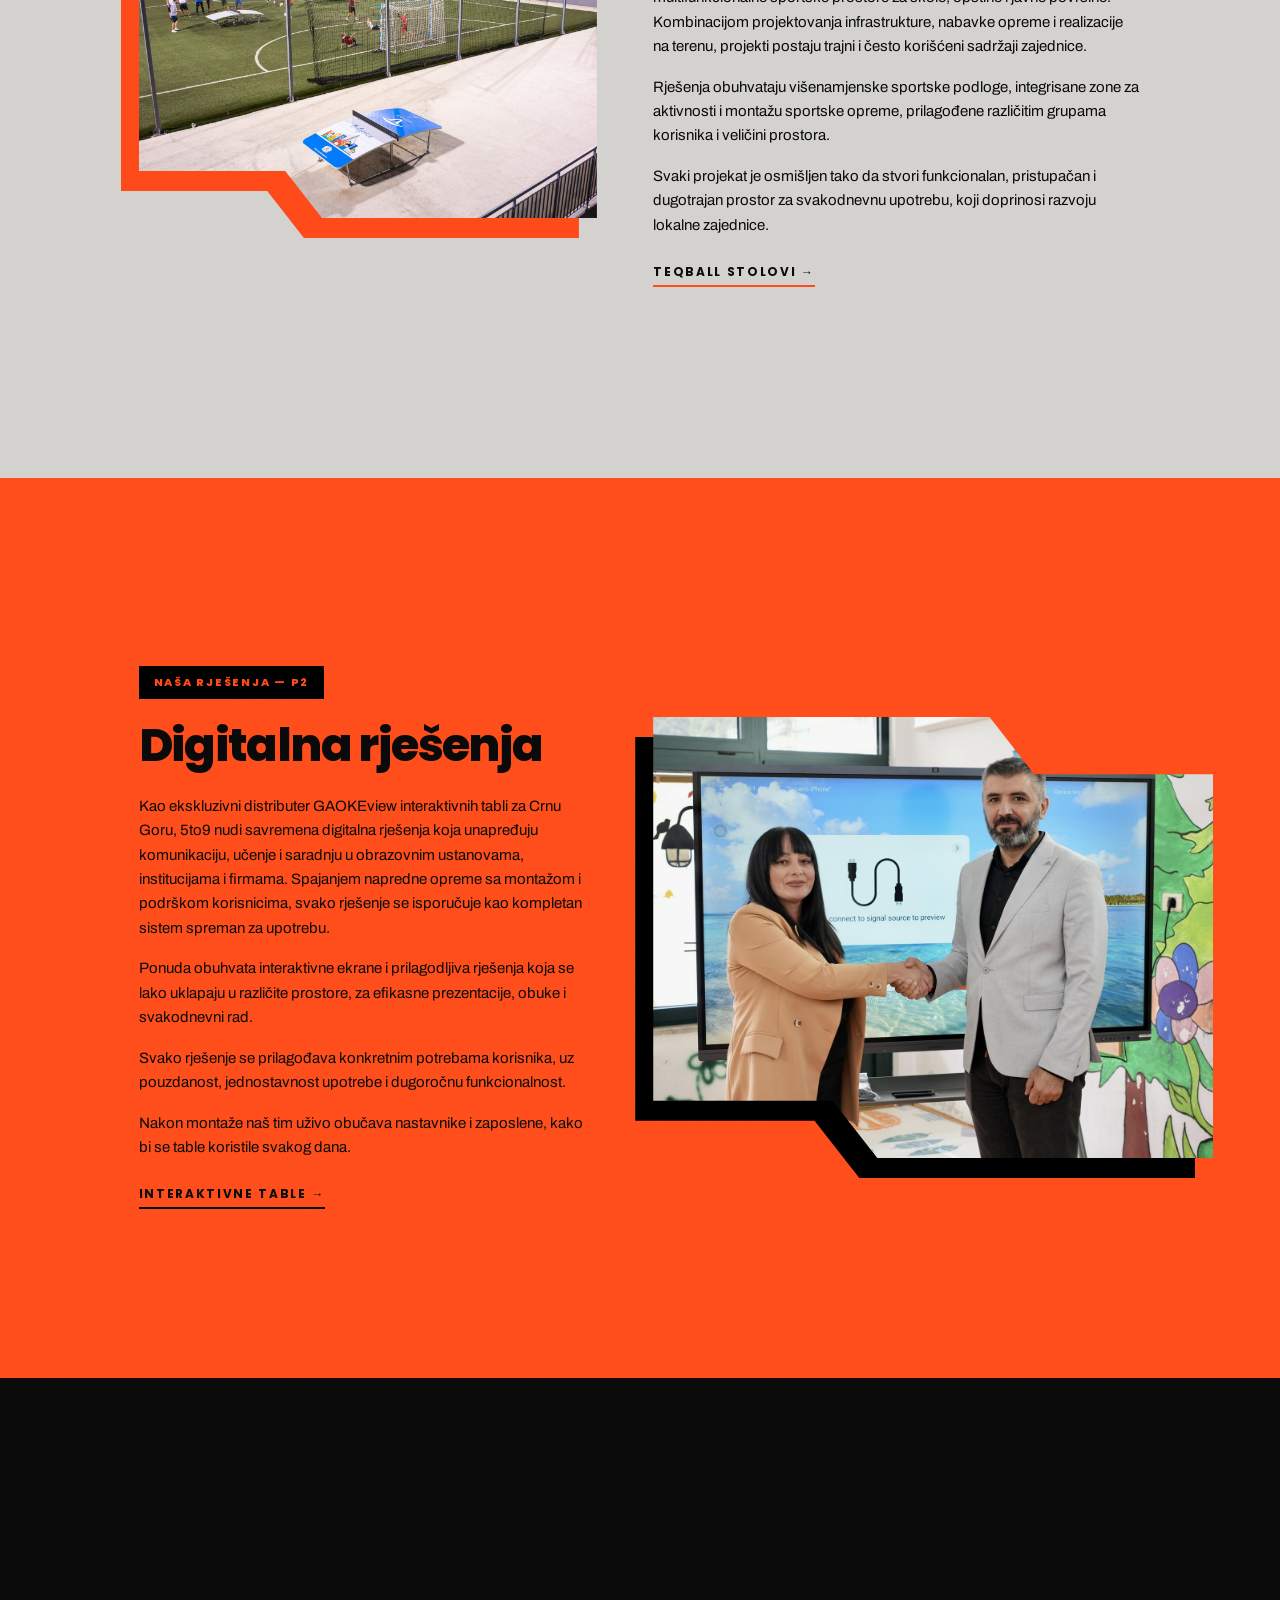
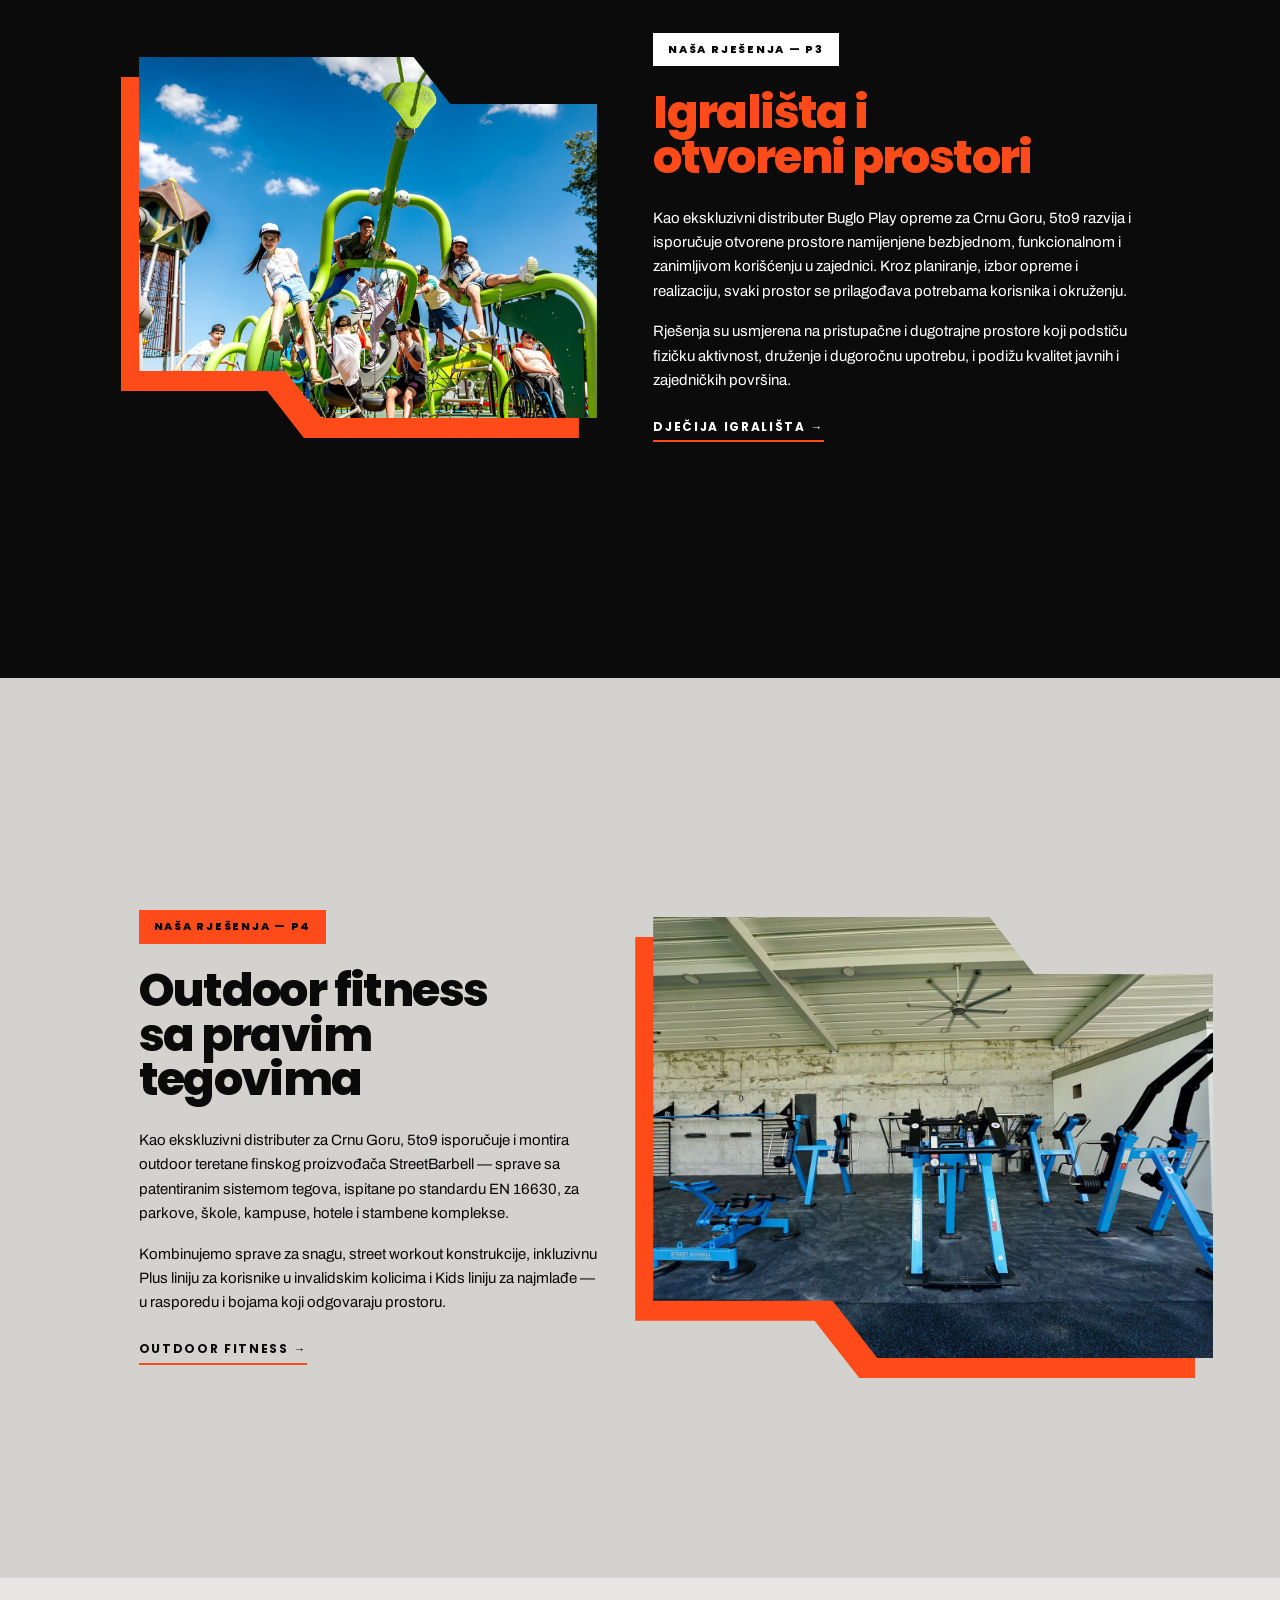
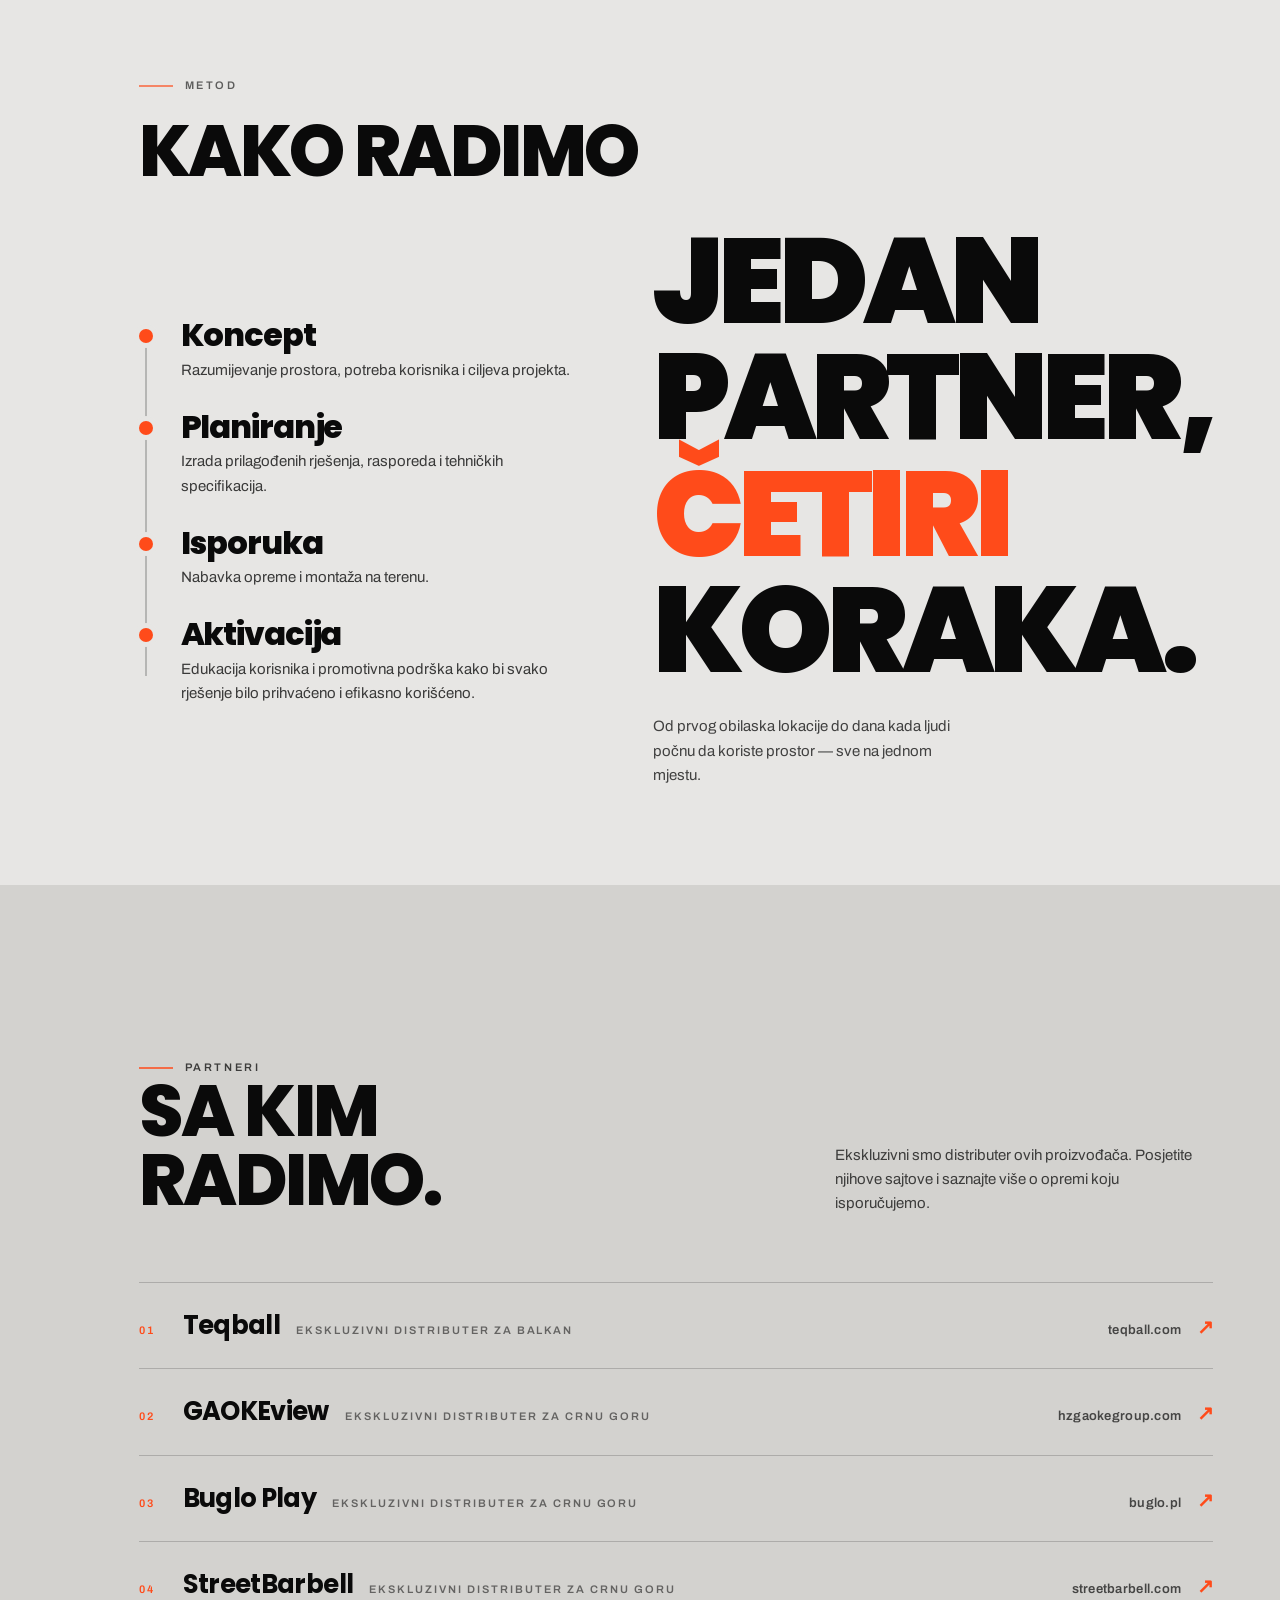
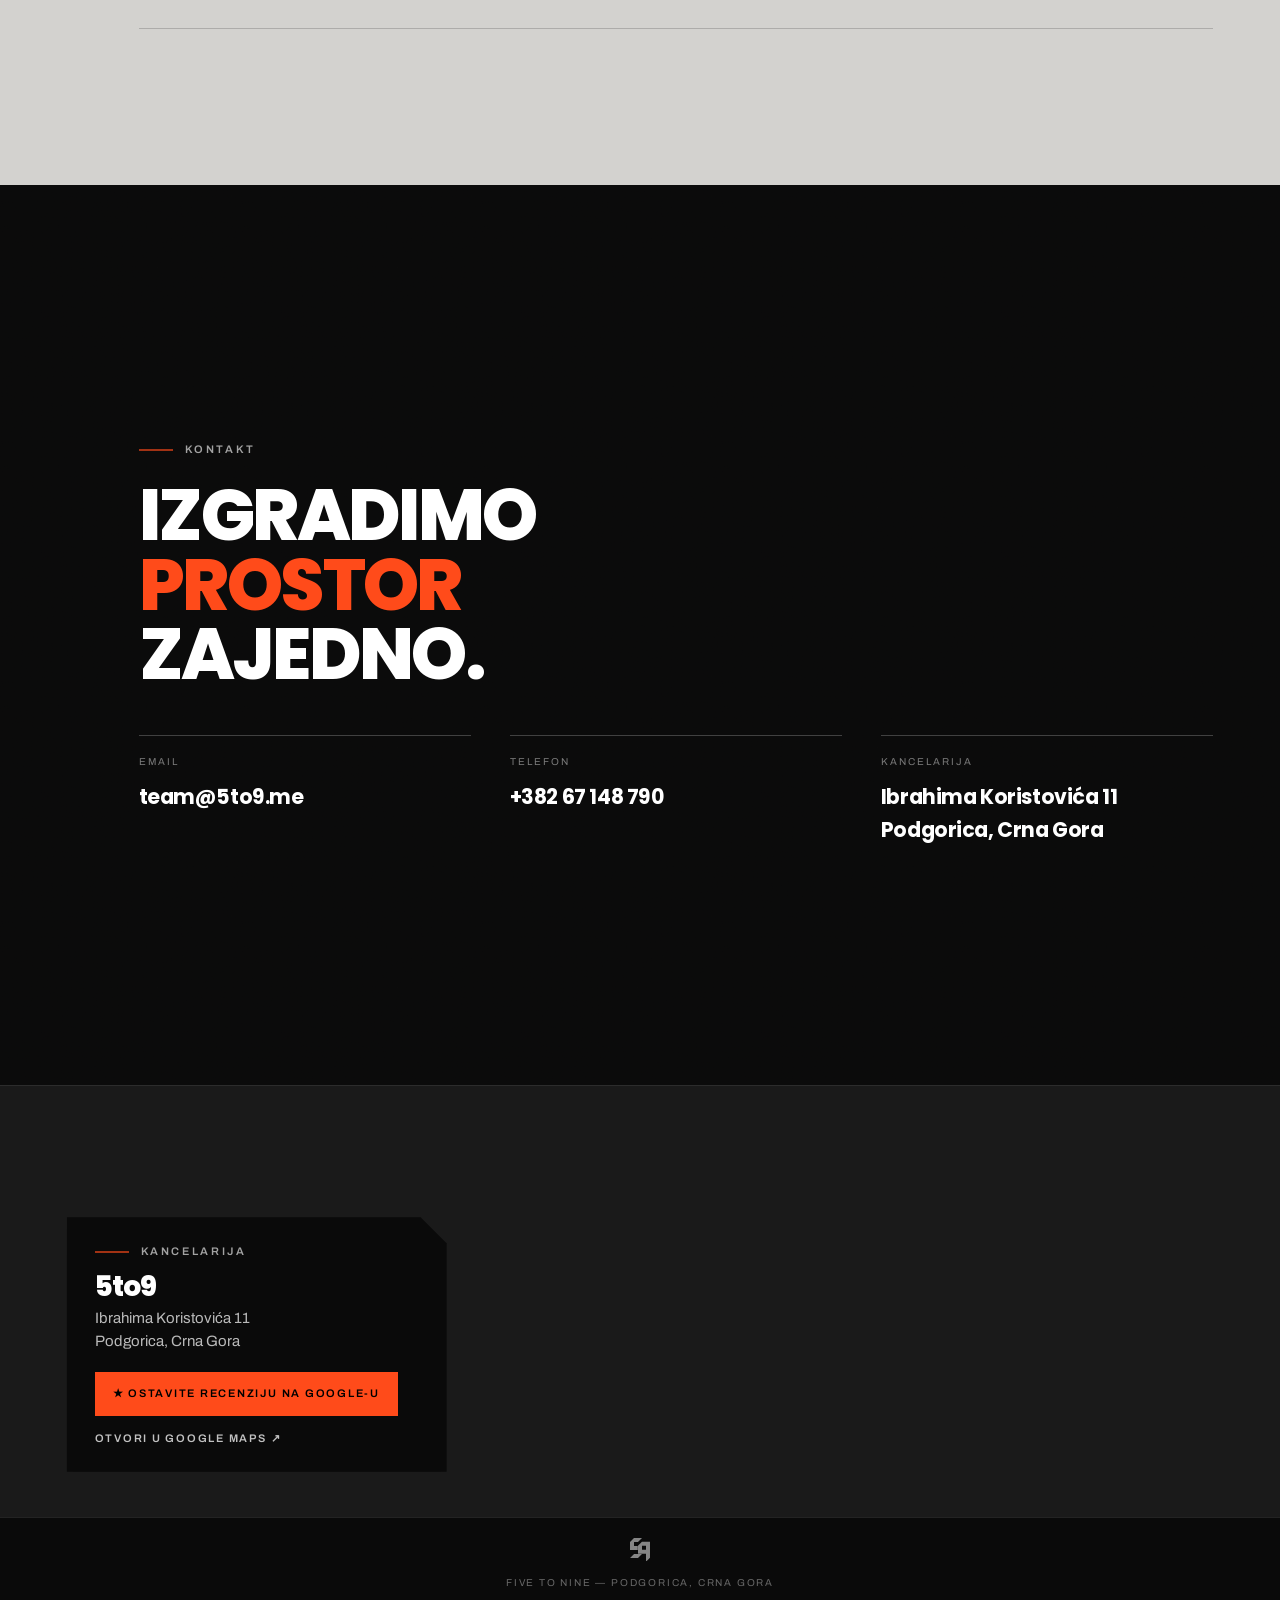
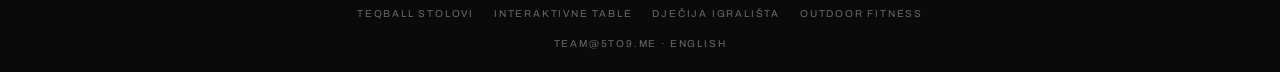
==== commit 72ff601e: "Add files via upload" ====
--- a/index.html
+++ b/index.html
@@ -26,7 +26,7 @@
 <link rel="preconnect" href="https://fonts.googleapis.com">
 <link rel="preconnect" href="https://fonts.gstatic.com" crossorigin>
 <link href="https://fonts.googleapis.com/css2?family=Poppins:wght@600;700;800;900&family=Archivo:wght@400;500;600&display=swap" rel="stylesheet">
-<link rel="stylesheet" href="assets/css/site.css?v=15">
+<link rel="stylesheet" href="assets/css/site.css?v=16">
 <script type="application/ld+json">{"@context": "https://schema.org", "@graph": [{"@type": "LocalBusiness", "@id": "https://5to9.me/#org", "name": "5to9", "alternateName": "Five to Nine", "url": "https://5to9.me/", "email": "team@5to9.me", "telephone": "+382 67 148 790", "image": "https://5to9.me/assets/img/og-teq.jpg", "address": {"@type": "PostalAddress", "streetAddress": "Ibrahima Koristovića 11", "addressLocality": "Podgorica", "addressCountry": "ME"}, "areaServed": "ME", "hasMap": "https://maps.google.com/?cid=13877952940838974786", "sameAs": ["https://maps.google.com/?cid=13877952940838974786"], "geo": {"@type": "GeoCoordinates", "latitude": 42.4345868, "longitude": 19.2841371}}, {"@type": "WebSite", "name": "5to9", "url": "https://5to9.me/", "inLanguage": "sr-ME"}]}</script>
 </head><body>
 <script>
@@ -291,6 +291,6 @@
   <span><a href="mailto:team@5to9.me">team@5to9.me</a> · <a href="en/" hreflang="en">English</a></span>
 </footer>
 
-<script src="assets/js/site.js?v=15"></script>
+<script src="assets/js/site.js?v=16"></script>
 </body>
 </html>
--- a/assets/css/site.css
+++ b/assets/css/site.css
@@ -543,3 +543,13 @@
 .partners .arrow{margin-left:0}
 .partners .plogo{height:30px;width:auto;max-width:130px;object-fit:contain;align-self:center;flex:none}
 @media(max-width:560px){.partners .site{margin-left:44px;order:5;flex-basis:100%}.partners .arrow{margin-left:auto}}
+
+/* completed projects on landing pages */
+.projects{display:grid;grid-template-columns:repeat(auto-fill,minmax(280px,1fr));gap:clamp(18px,2vw,32px);margin-top:clamp(28px,4vw,48px);max-width:1200px}
+.project{border-top:2px solid var(--orange);padding-top:18px}
+.project figure{margin:0 0 16px;aspect-ratio:4/3;overflow:hidden;background:rgba(128,128,128,.15)}
+.project img{width:100%;height:100%;object-fit:cover;display:block}
+.project .pmeta{font-family:'Archivo';font-size:11px;font-weight:600;letter-spacing:.18em;text-transform:uppercase;opacity:.6;margin:0 0 10px}
+.project h3{font-size:clamp(20px,1.8vw,26px);line-height:1.05;margin:0 0 10px}
+.project p{margin:0 0 14px;font-size:15px;opacity:.8}
+.project .plink{font-size:14px;font-weight:700;color:inherit;text-decoration:none;border-bottom:1px solid currentColor}
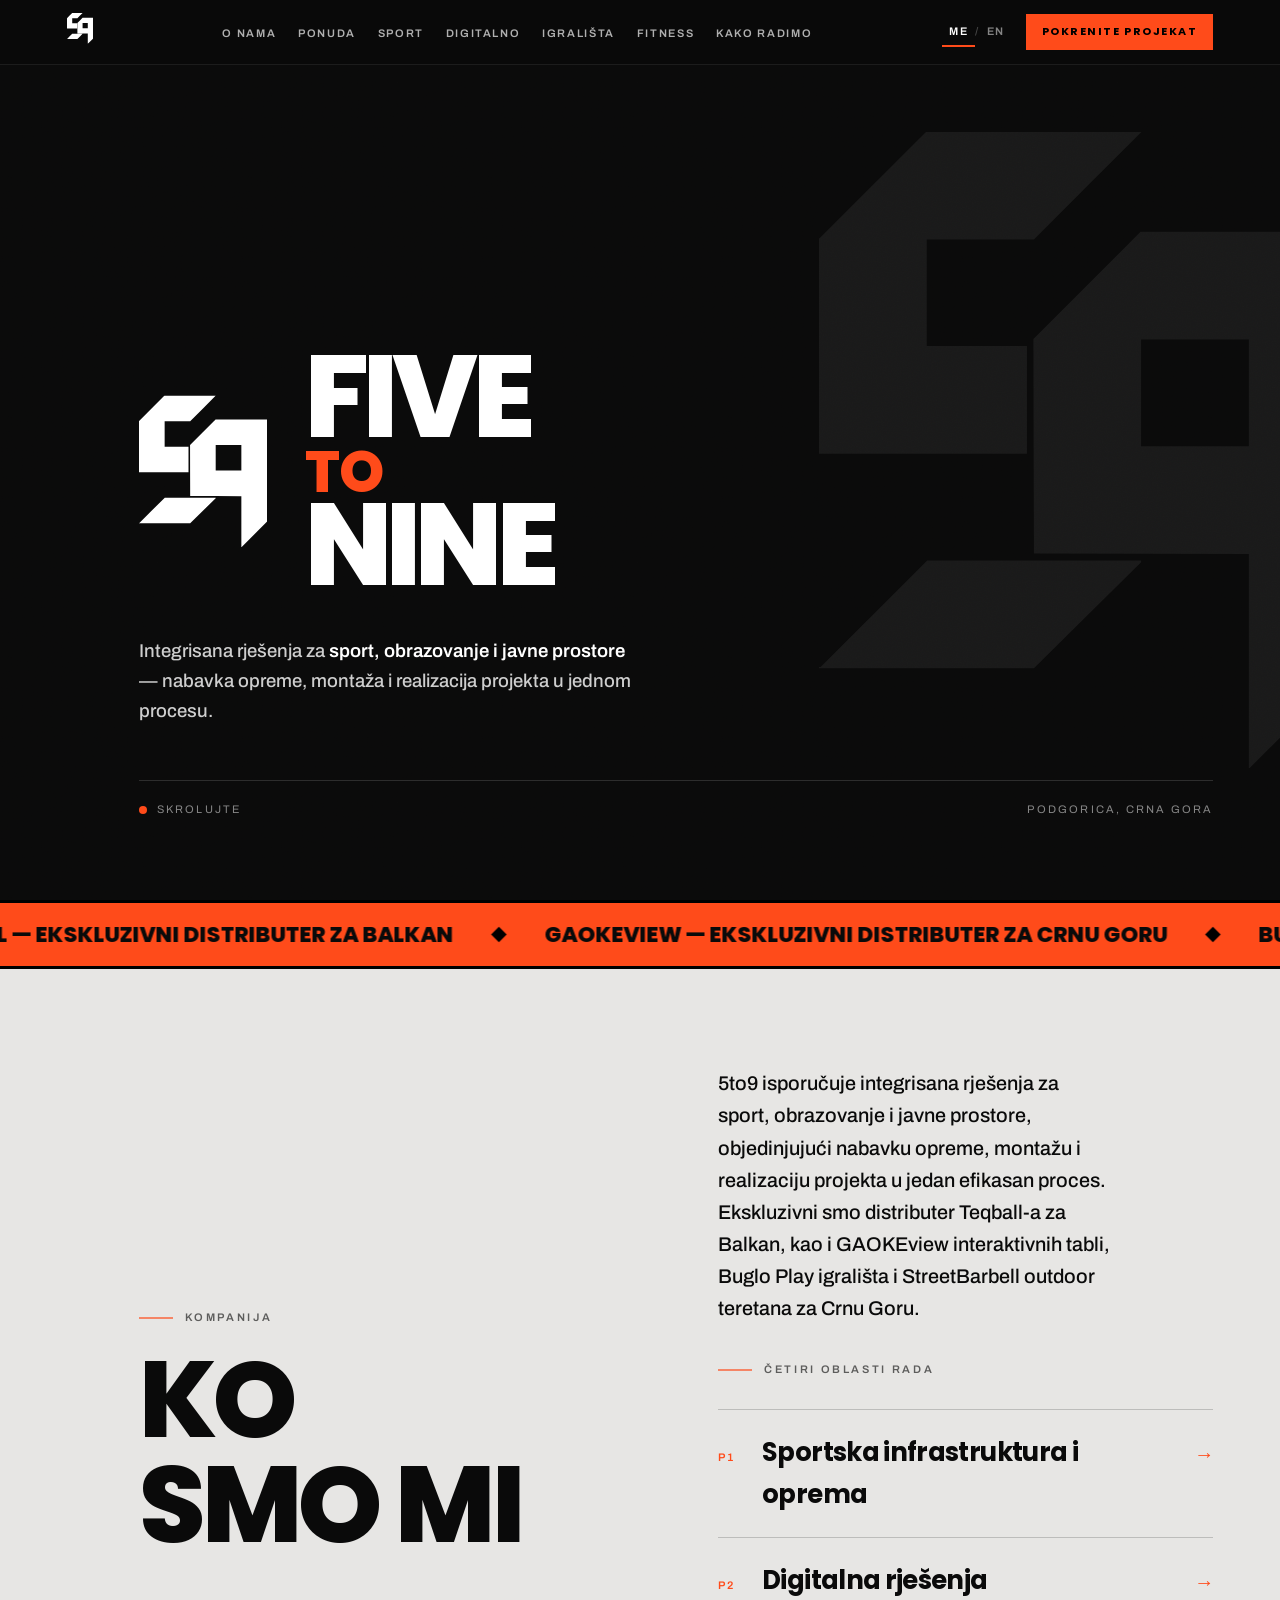
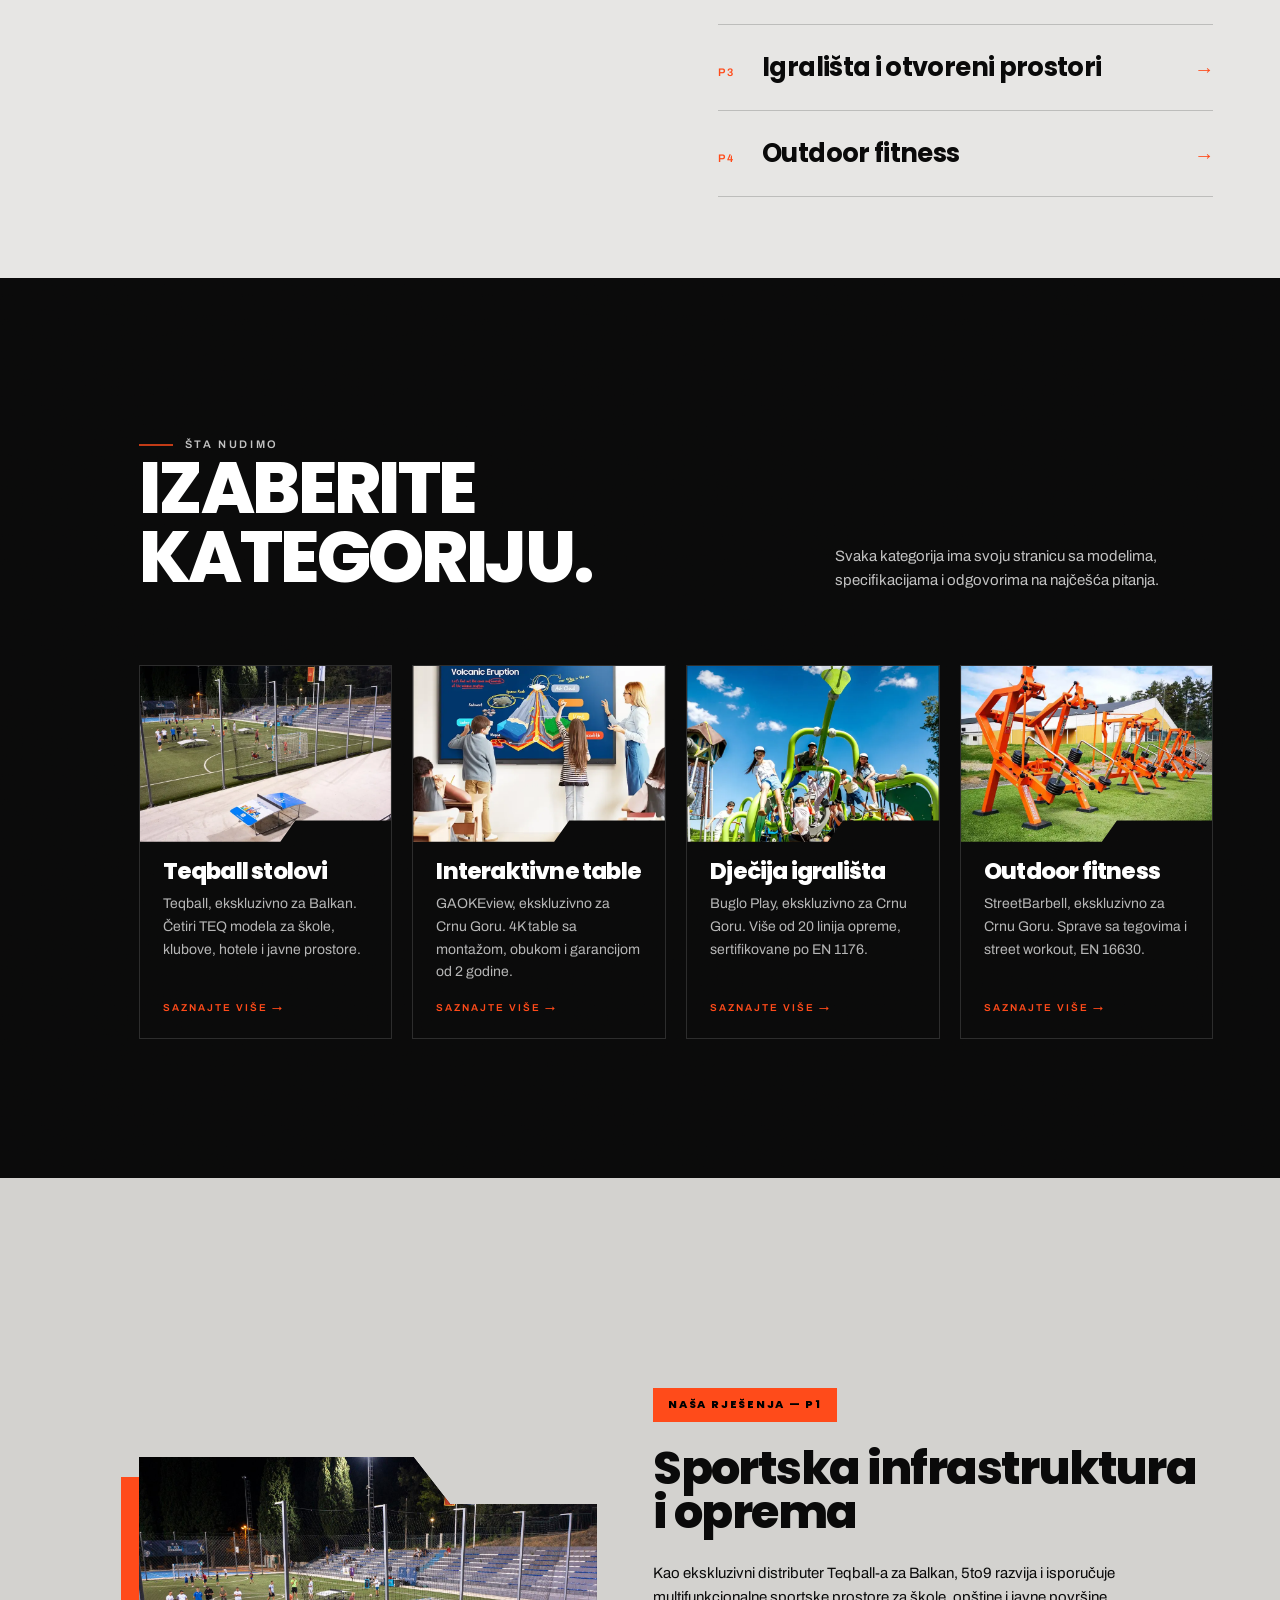
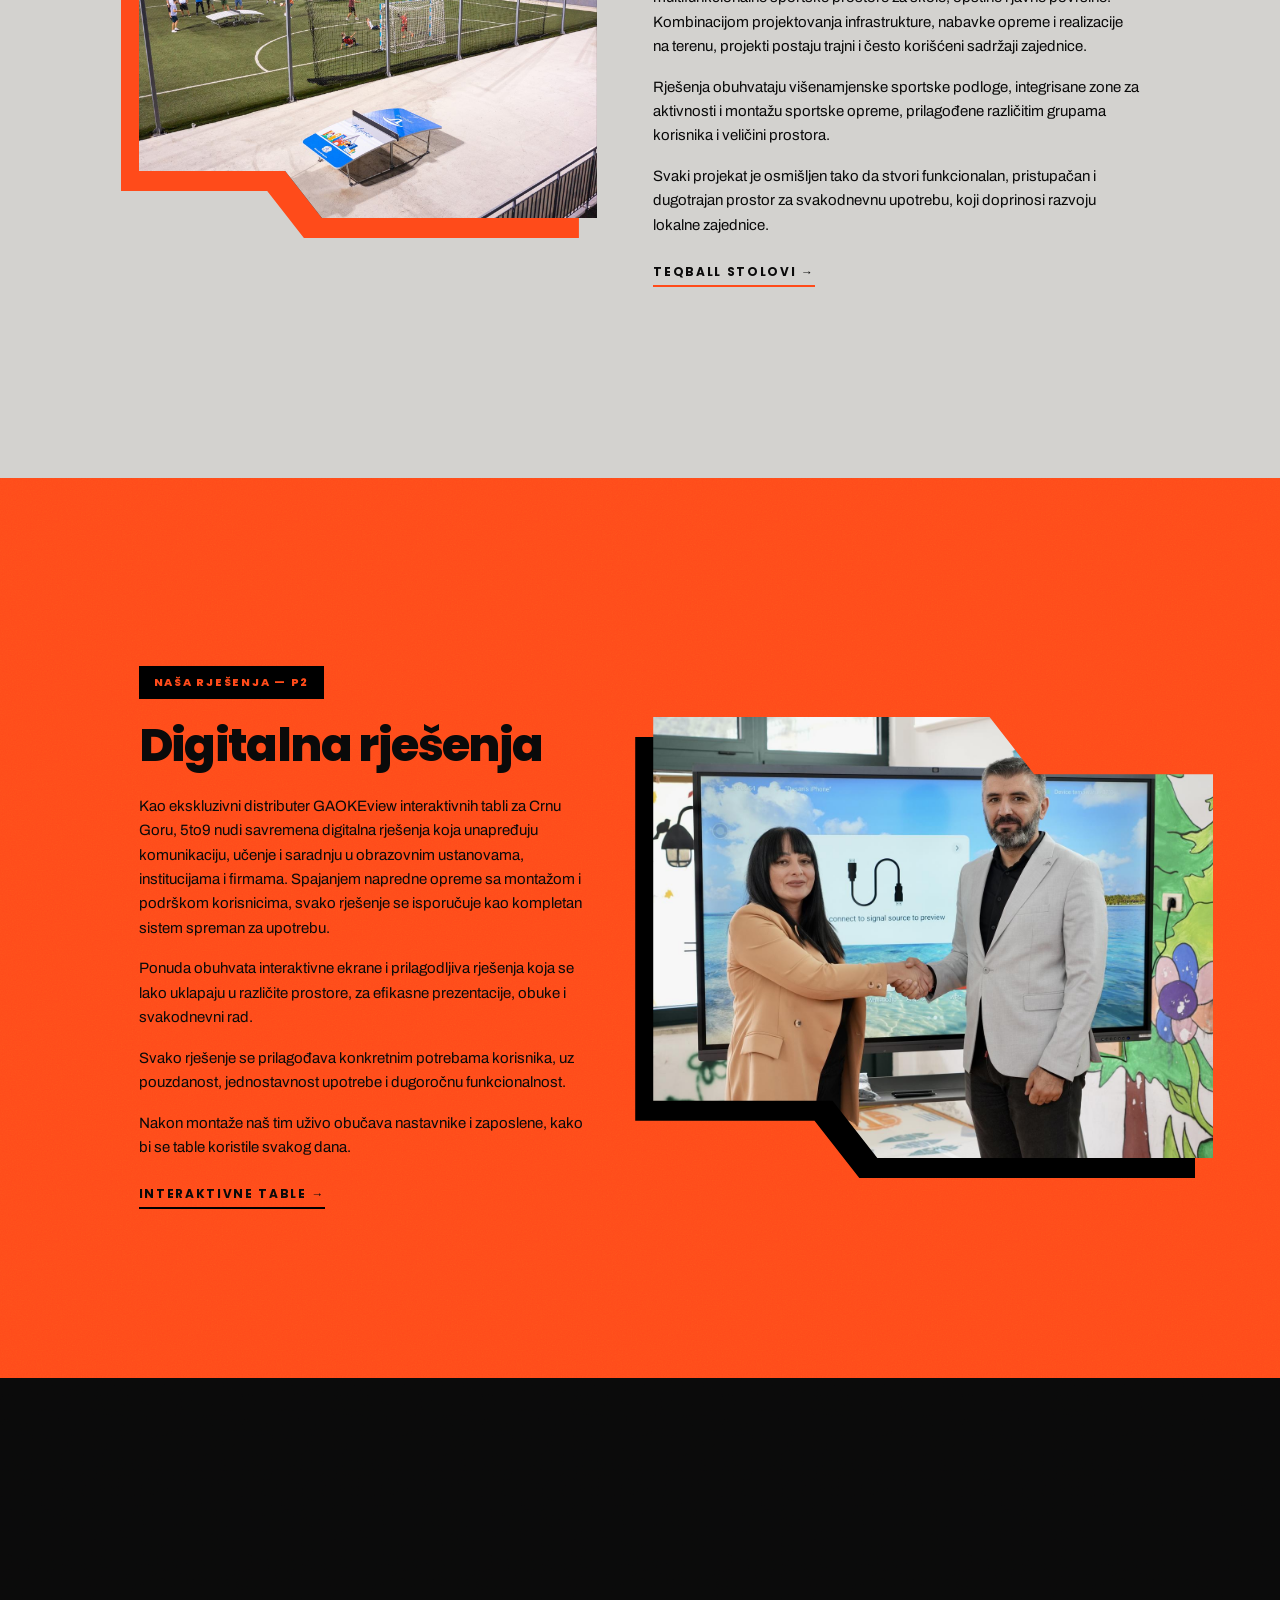
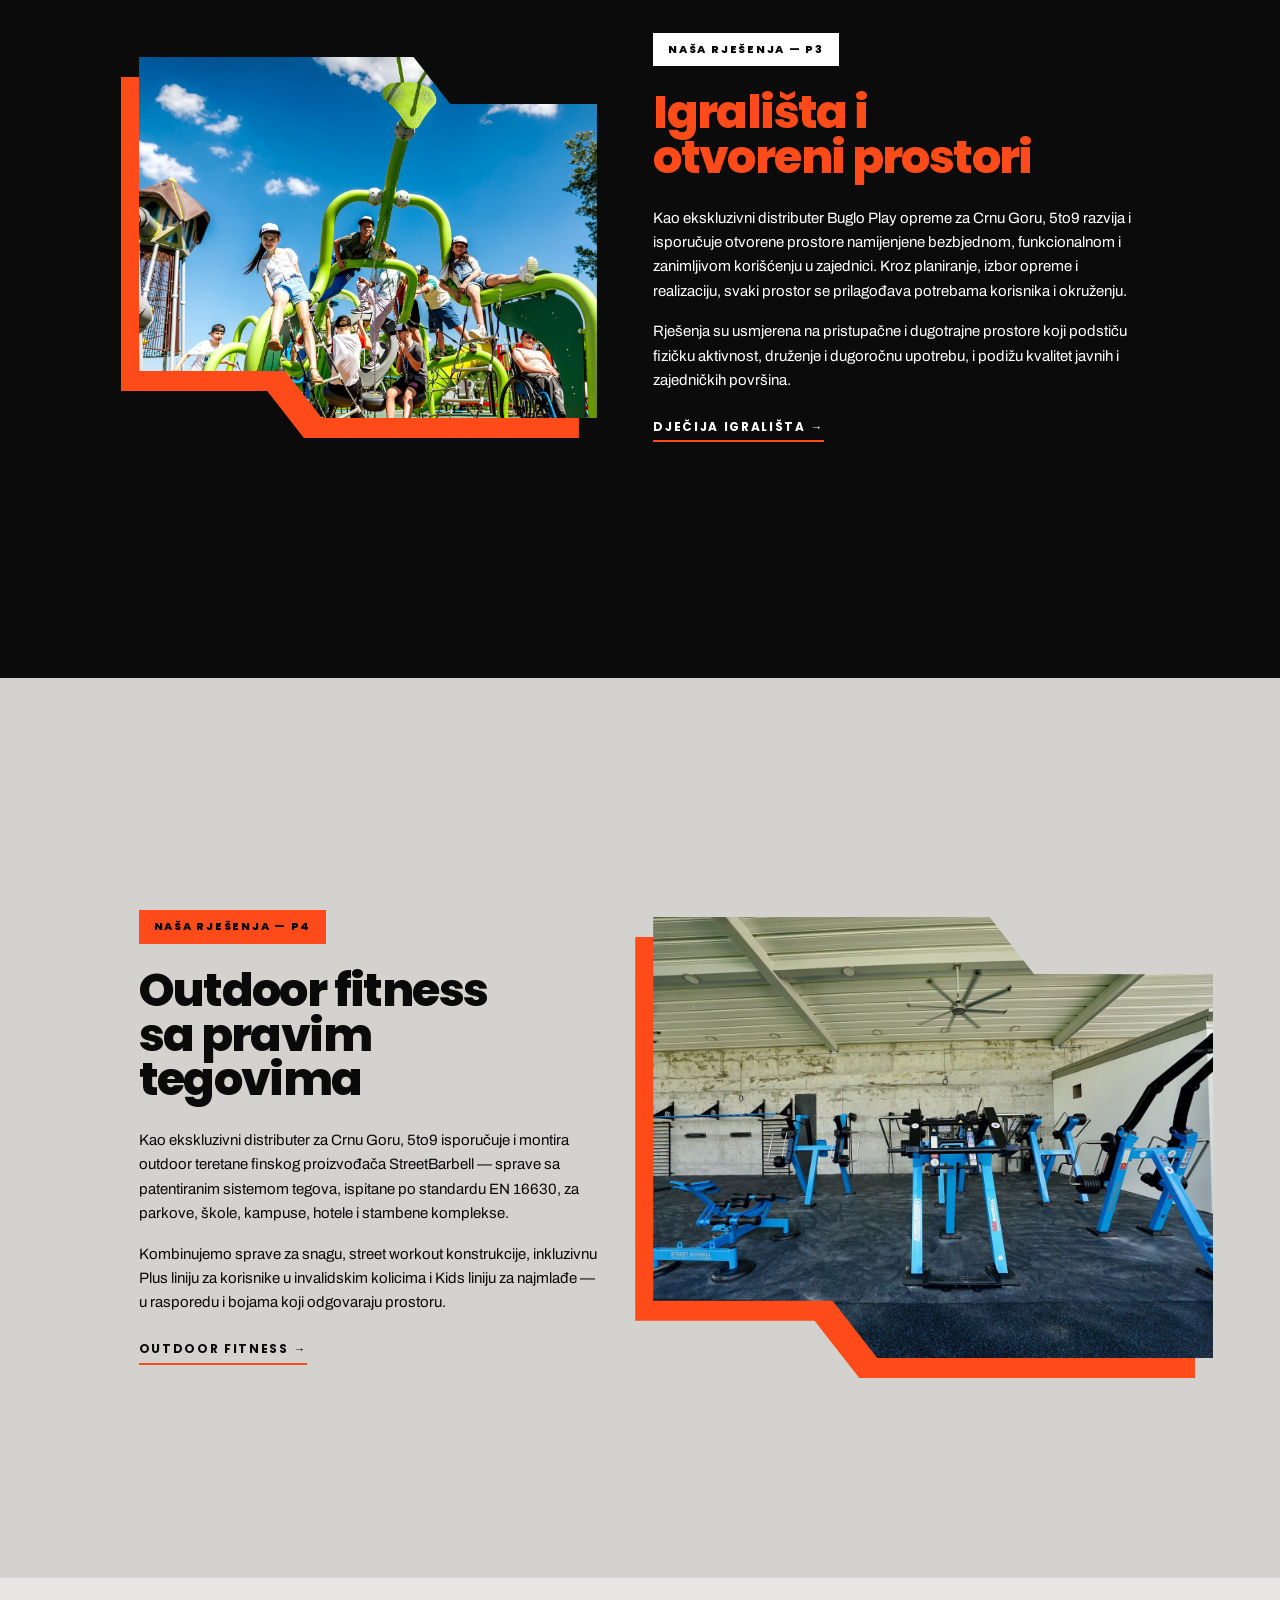
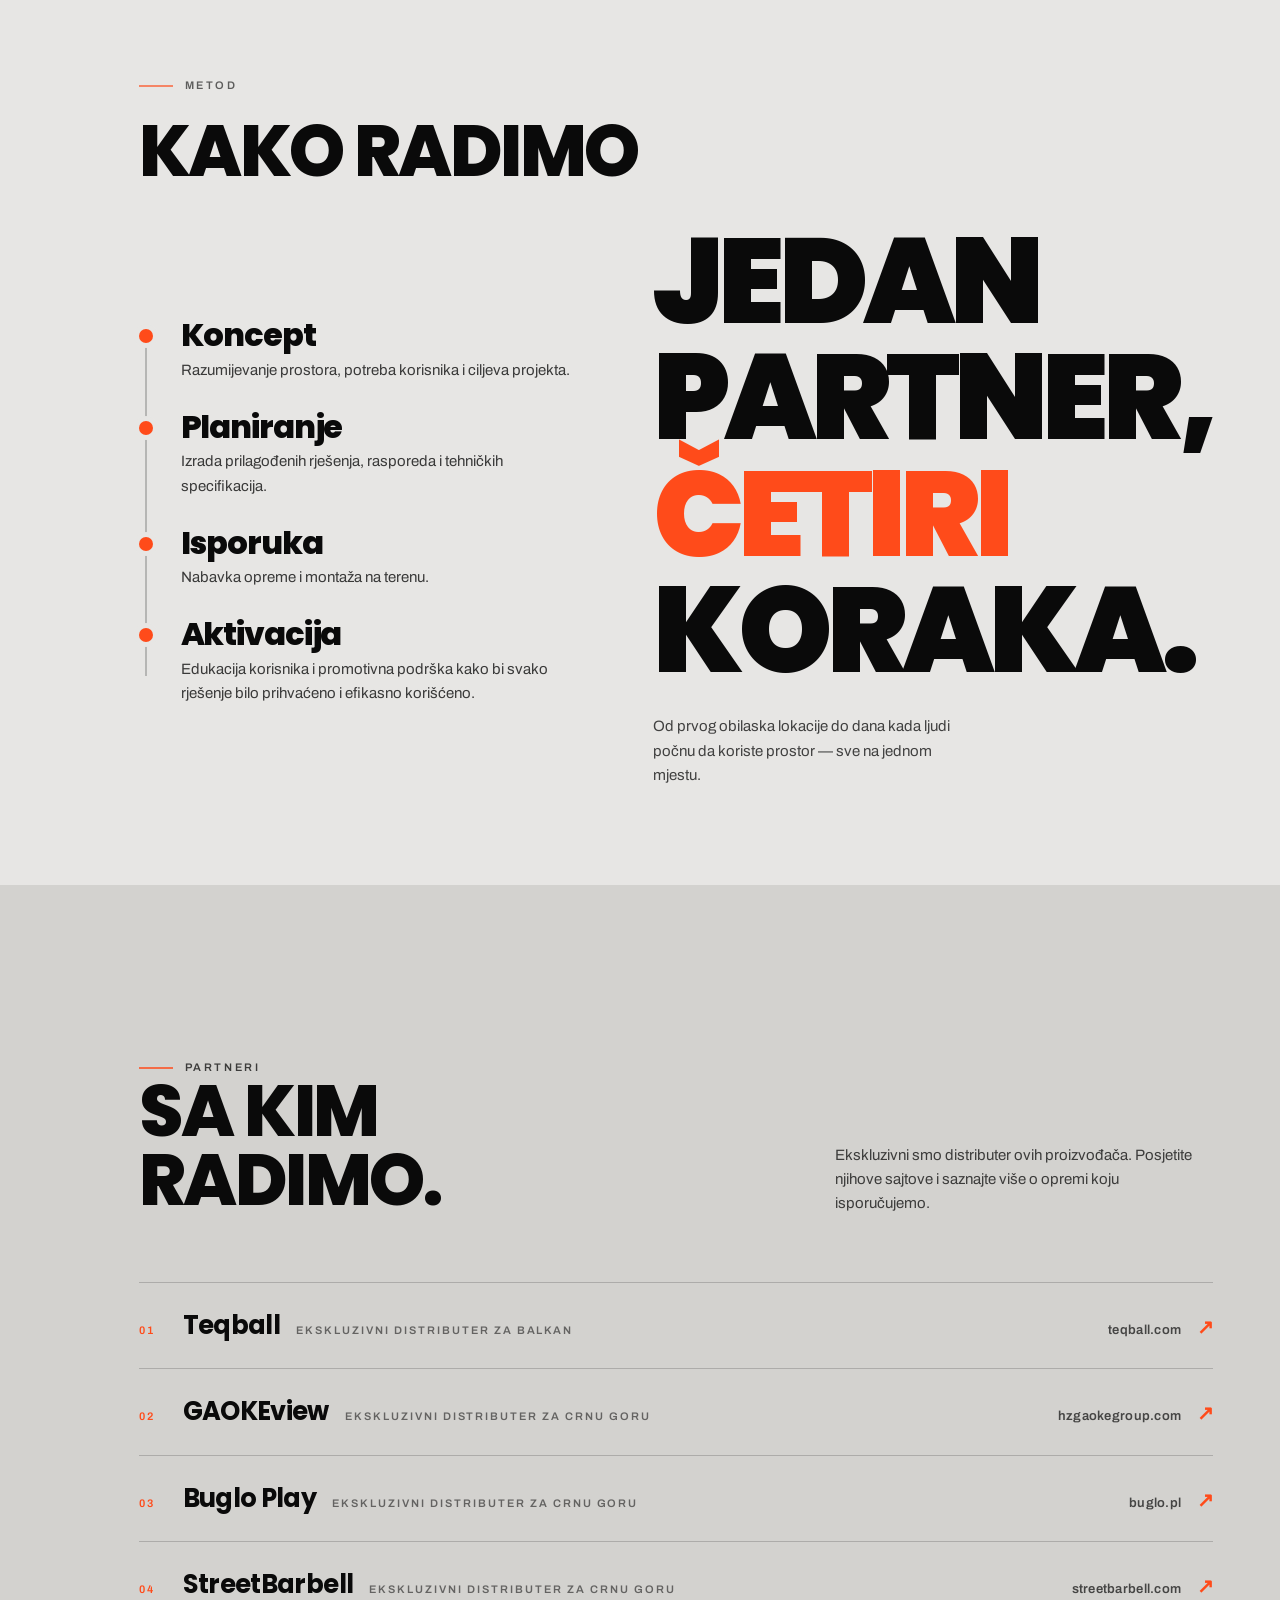
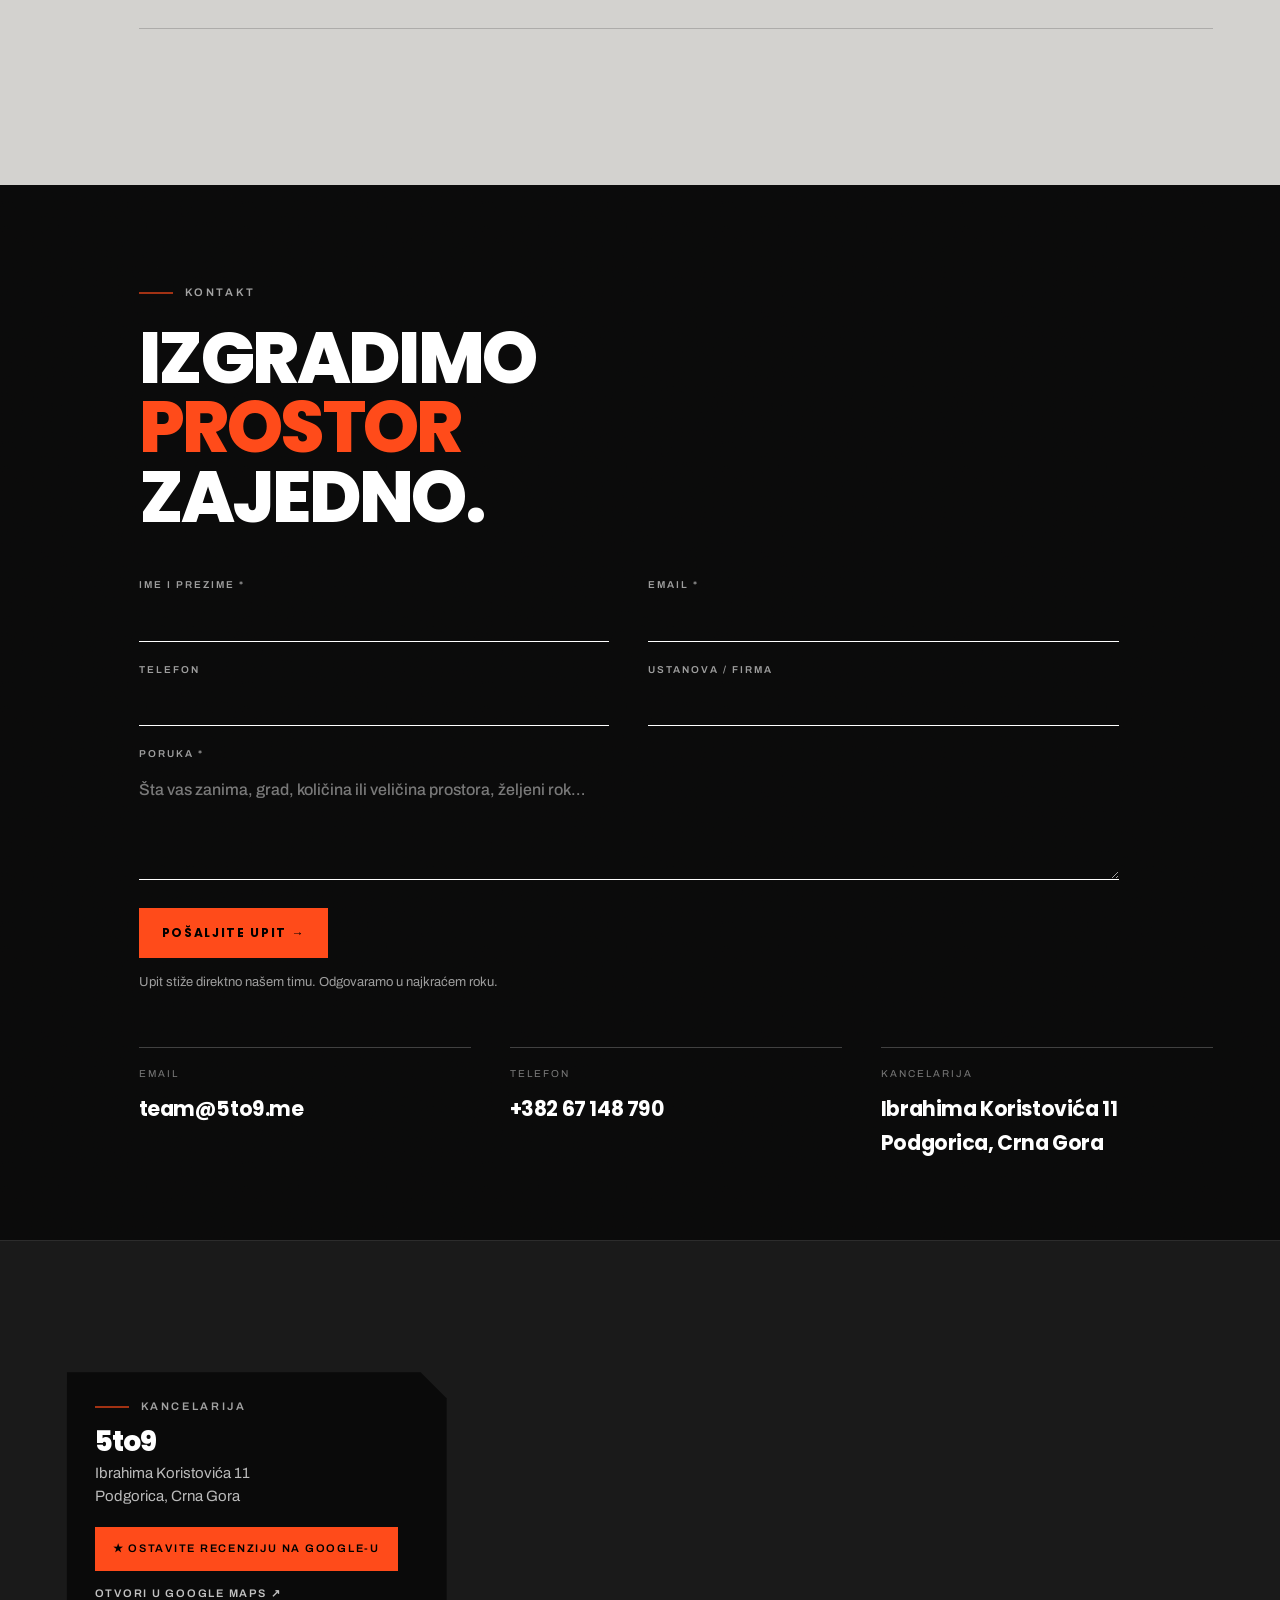
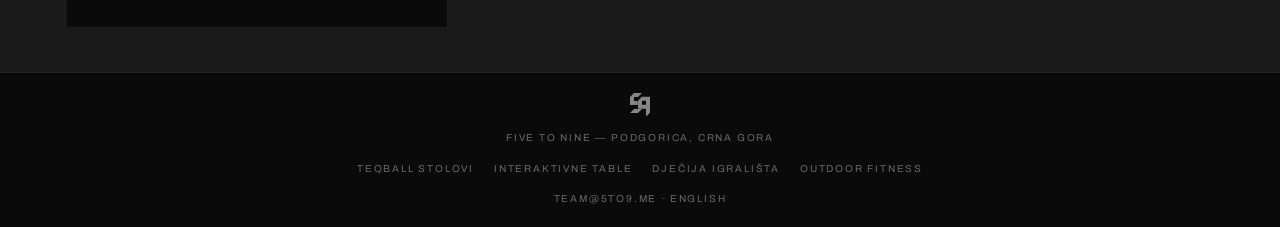
==== commit 3e54ff30: "Add files via upload" ====
--- a/index.html
+++ b/index.html
@@ -26,7 +26,7 @@
 <link rel="preconnect" href="https://fonts.googleapis.com">
 <link rel="preconnect" href="https://fonts.gstatic.com" crossorigin>
 <link href="https://fonts.googleapis.com/css2?family=Poppins:wght@600;700;800;900&family=Archivo:wght@400;500;600&display=swap" rel="stylesheet">
-<link rel="stylesheet" href="assets/css/site.css?v=16">
+<link rel="stylesheet" href="assets/css/site.css?v=17">
 <script type="application/ld+json">{"@context": "https://schema.org", "@graph": [{"@type": "LocalBusiness", "@id": "https://5to9.me/#org", "name": "5to9", "alternateName": "Five to Nine", "url": "https://5to9.me/", "email": "team@5to9.me", "telephone": "+382 67 148 790", "image": "https://5to9.me/assets/img/og-teq.jpg", "address": {"@type": "PostalAddress", "streetAddress": "Ibrahima Koristovića 11", "addressLocality": "Podgorica", "addressCountry": "ME"}, "areaServed": "ME", "hasMap": "https://maps.google.com/?cid=13877952940838974786", "sameAs": ["https://maps.google.com/?cid=13877952940838974786"], "geo": {"@type": "GeoCoordinates", "latitude": 42.4345868, "longitude": 19.2841371}}, {"@type": "WebSite", "name": "5to9", "url": "https://5to9.me/", "inLanguage": "sr-ME"}]}</script>
 </head><body>
 <script>
@@ -264,6 +264,23 @@
   <div class="reveal contact">
     <p class="eyebrow">Kontakt</p>
     <h2 class="h-lg">IZGRADIMO<br><em>PROSTOR</em><br>ZAJEDNO.</h2>
+    <form class="eform eform-dark" action="https://formsubmit.co/team@5to9.me" method="POST">
+      <input type="hidden" name="_subject" value="Upit sa sajta 5to9.me — Opšti upit">
+      <input type="hidden" name="_next" value="https://5to9.me/hvala/">
+      <input type="hidden" name="_captcha" value="false">
+      <input type="hidden" name="_template" value="table">
+      <input type="hidden" name="Tema" value="Opšti upit">
+      <input type="text" name="_honey" class="hp" tabindex="-1" autocomplete="off" aria-hidden="true">
+      <div class="ef-grid">
+        <label><span>Ime i prezime *</span><input type="text" name="Ime" required autocomplete="name"></label>
+        <label><span>Email *</span><input type="email" name="email" required autocomplete="email"></label>
+        <label><span>Telefon</span><input type="tel" name="Telefon" autocomplete="tel"></label>
+        <label><span>Ustanova / firma</span><input type="text" name="Ustanova" autocomplete="organization"></label>
+        <label class="full"><span>Poruka *</span><textarea name="Poruka" rows="4" required placeholder="Šta vas zanima, grad, količina ili veličina prostora, željeni rok…"></textarea></label>
+      </div>
+      <div class="btns"><button class="btn btn-o" type="submit">Pošaljite upit →</button></div>
+      <p class="ef-note">Upit stiže direktno našem timu. Odgovaramo u najkraćem roku.</p>
+    </form>
     <div class="contacts">
       <div><span>Email</span><a href="mailto:team@5to9.me">team@5to9.me</a></div>
       <div><span>Telefon</span><a href="tel:+38267148790">+382 67 148 790</a></div>
@@ -291,6 +308,6 @@
   <span><a href="mailto:team@5to9.me">team@5to9.me</a> · <a href="en/" hreflang="en">English</a></span>
 </footer>
 
-<script src="assets/js/site.js?v=16"></script>
+<script src="assets/js/site.js?v=17"></script>
 </body>
 </html>
--- a/assets/css/site.css
+++ b/assets/css/site.css
@@ -553,3 +553,20 @@
 .project h3{font-size:clamp(20px,1.8vw,26px);line-height:1.05;margin:0 0 10px}
 .project p{margin:0 0 14px;font-size:15px;opacity:.8}
 .project .plink{font-size:14px;font-weight:700;color:inherit;text-decoration:none;border-bottom:1px solid currentColor}
+
+/* enquiry form (FormSubmit -> /hvala/) */
+.eform{max-width:980px;margin:0 0 clamp(44px,6vh,70px)}
+.eform .hp{position:absolute;left:-9999px;width:1px;height:1px;opacity:0}
+.ef-grid{display:grid;grid-template-columns:1fr 1fr;gap:20px clamp(20px,3vw,40px)}
+.ef-grid .full{grid-column:1/-1}
+.eform label{display:block}
+.eform label span{display:block;font-family:'Archivo';font-size:10px;font-weight:600;letter-spacing:.2em;text-transform:uppercase;opacity:.6;margin-bottom:8px}
+.eform input,.eform textarea{display:block;width:100%;box-sizing:border-box;background:transparent;border:0;border-bottom:1px solid currentColor;border-radius:0;color:inherit;font:500 16px/1.45 'Archivo',sans-serif;padding:8px 0;outline:none;-webkit-appearance:none;appearance:none}
+.eform textarea{resize:vertical;min-height:110px}
+.eform input::placeholder,.eform textarea::placeholder{color:inherit;opacity:.45}
+.eform-dark input:focus,.eform-dark textarea:focus{border-bottom-color:var(--orange)}
+.eform-light input:focus,.eform-light textarea:focus{border-bottom-width:2px}
+.eform .btns{margin-top:28px}
+.eform button.btn{border:1px solid transparent}
+.ef-note{font-size:13px;opacity:.6;margin:14px 0 0;max-width:60ch}
+@media(max-width:700px){.ef-grid{grid-template-columns:1fr}}
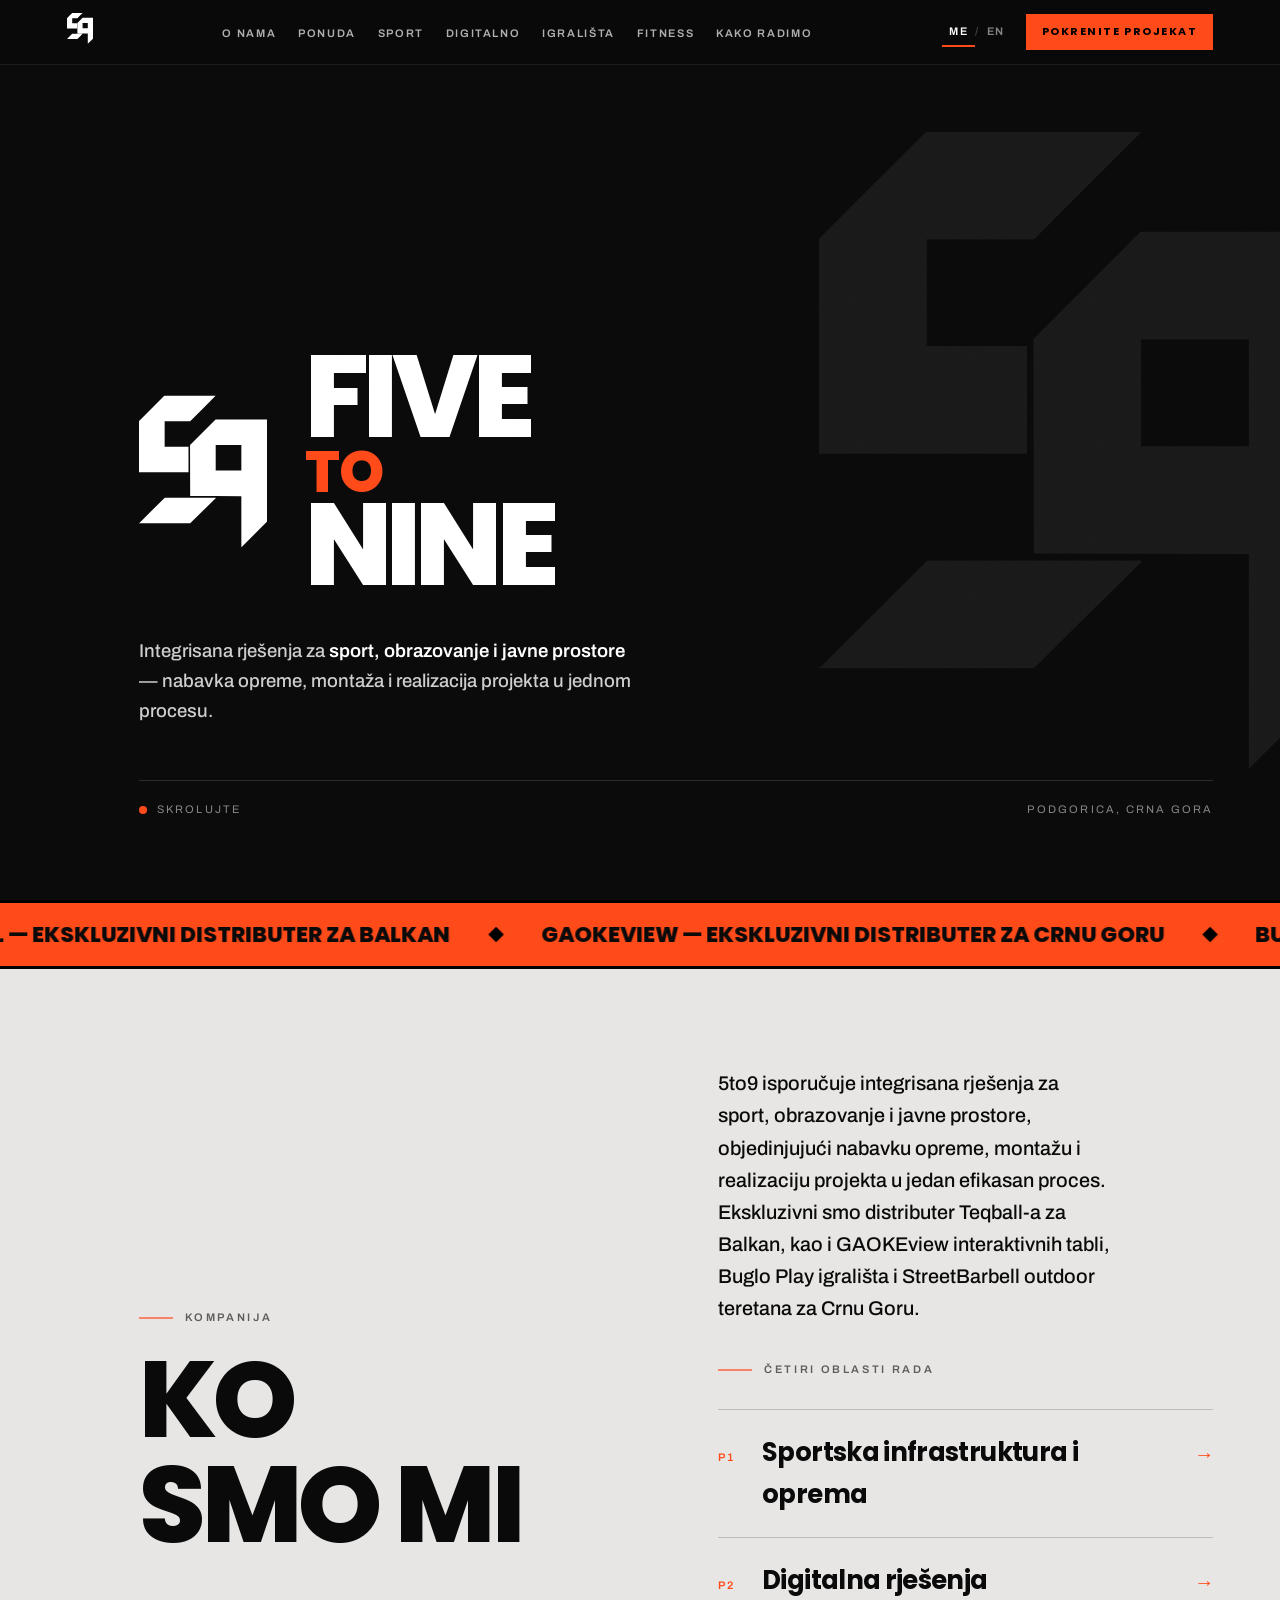
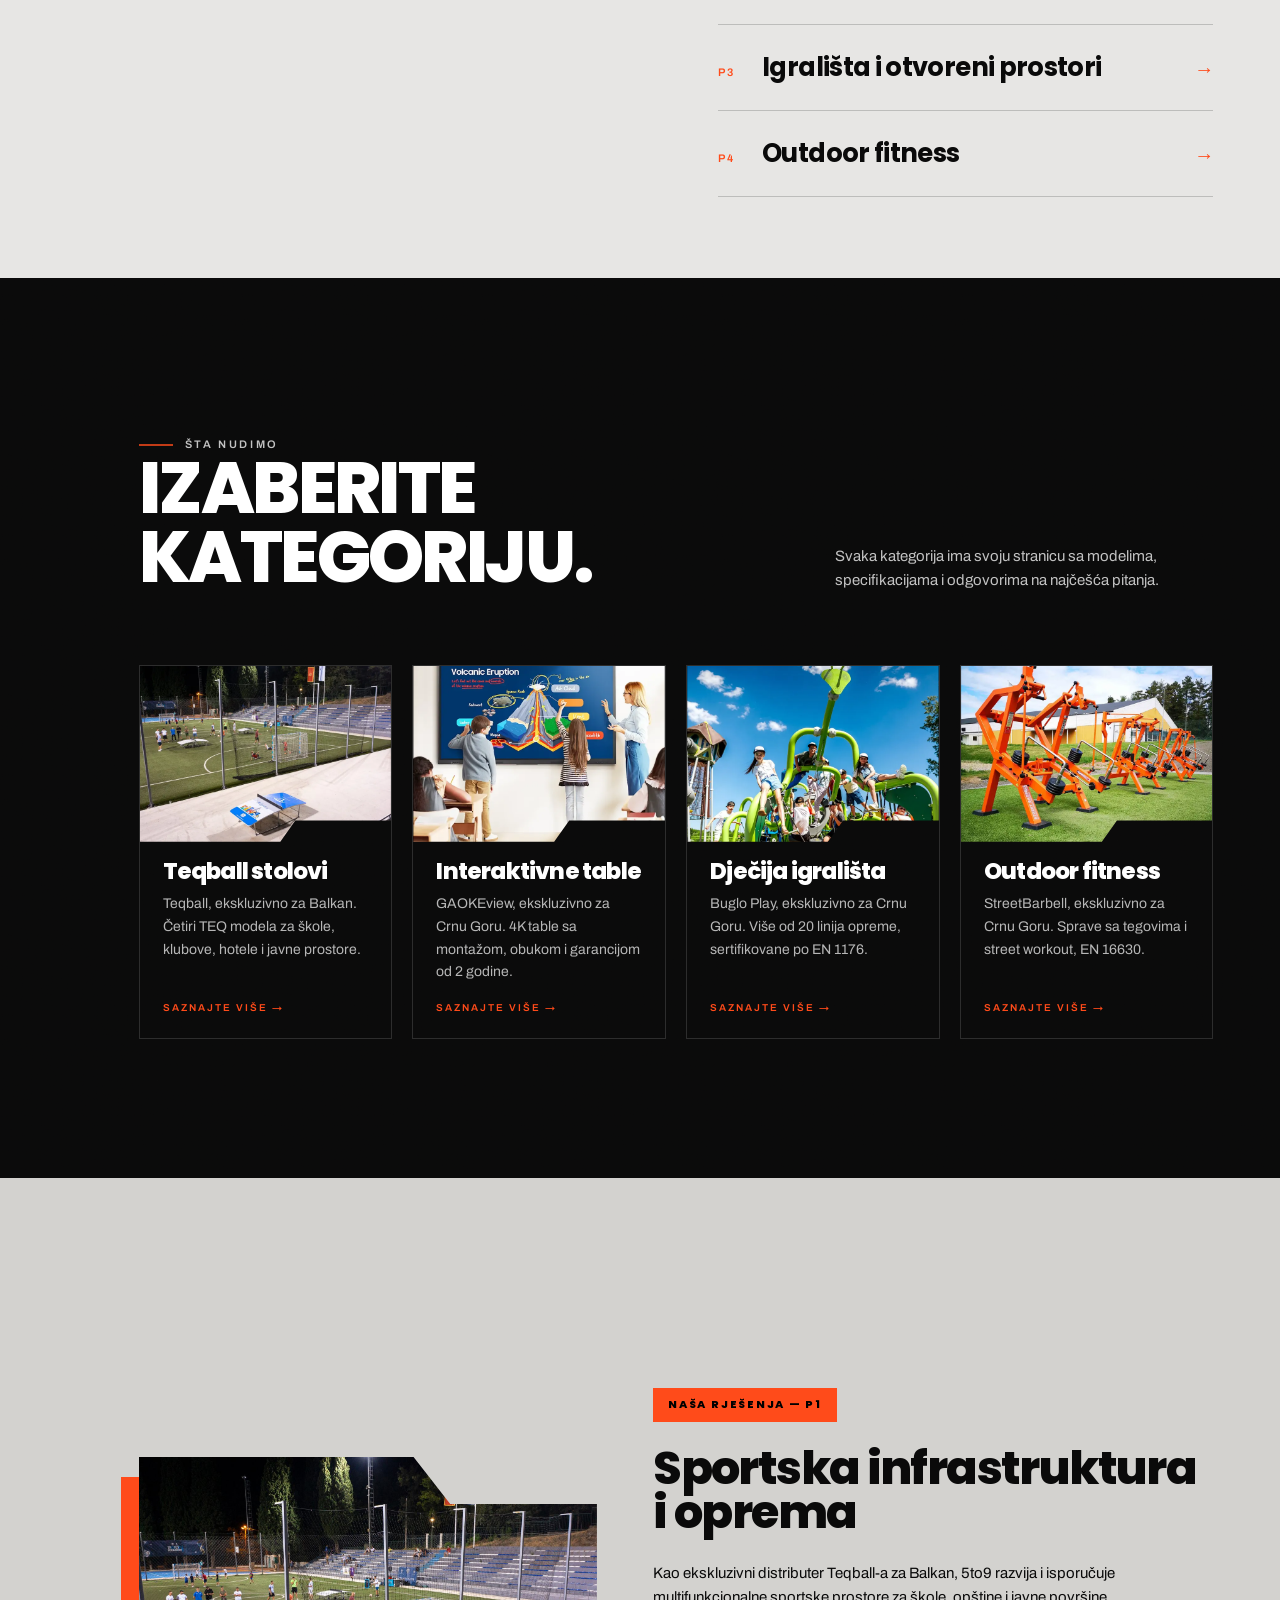
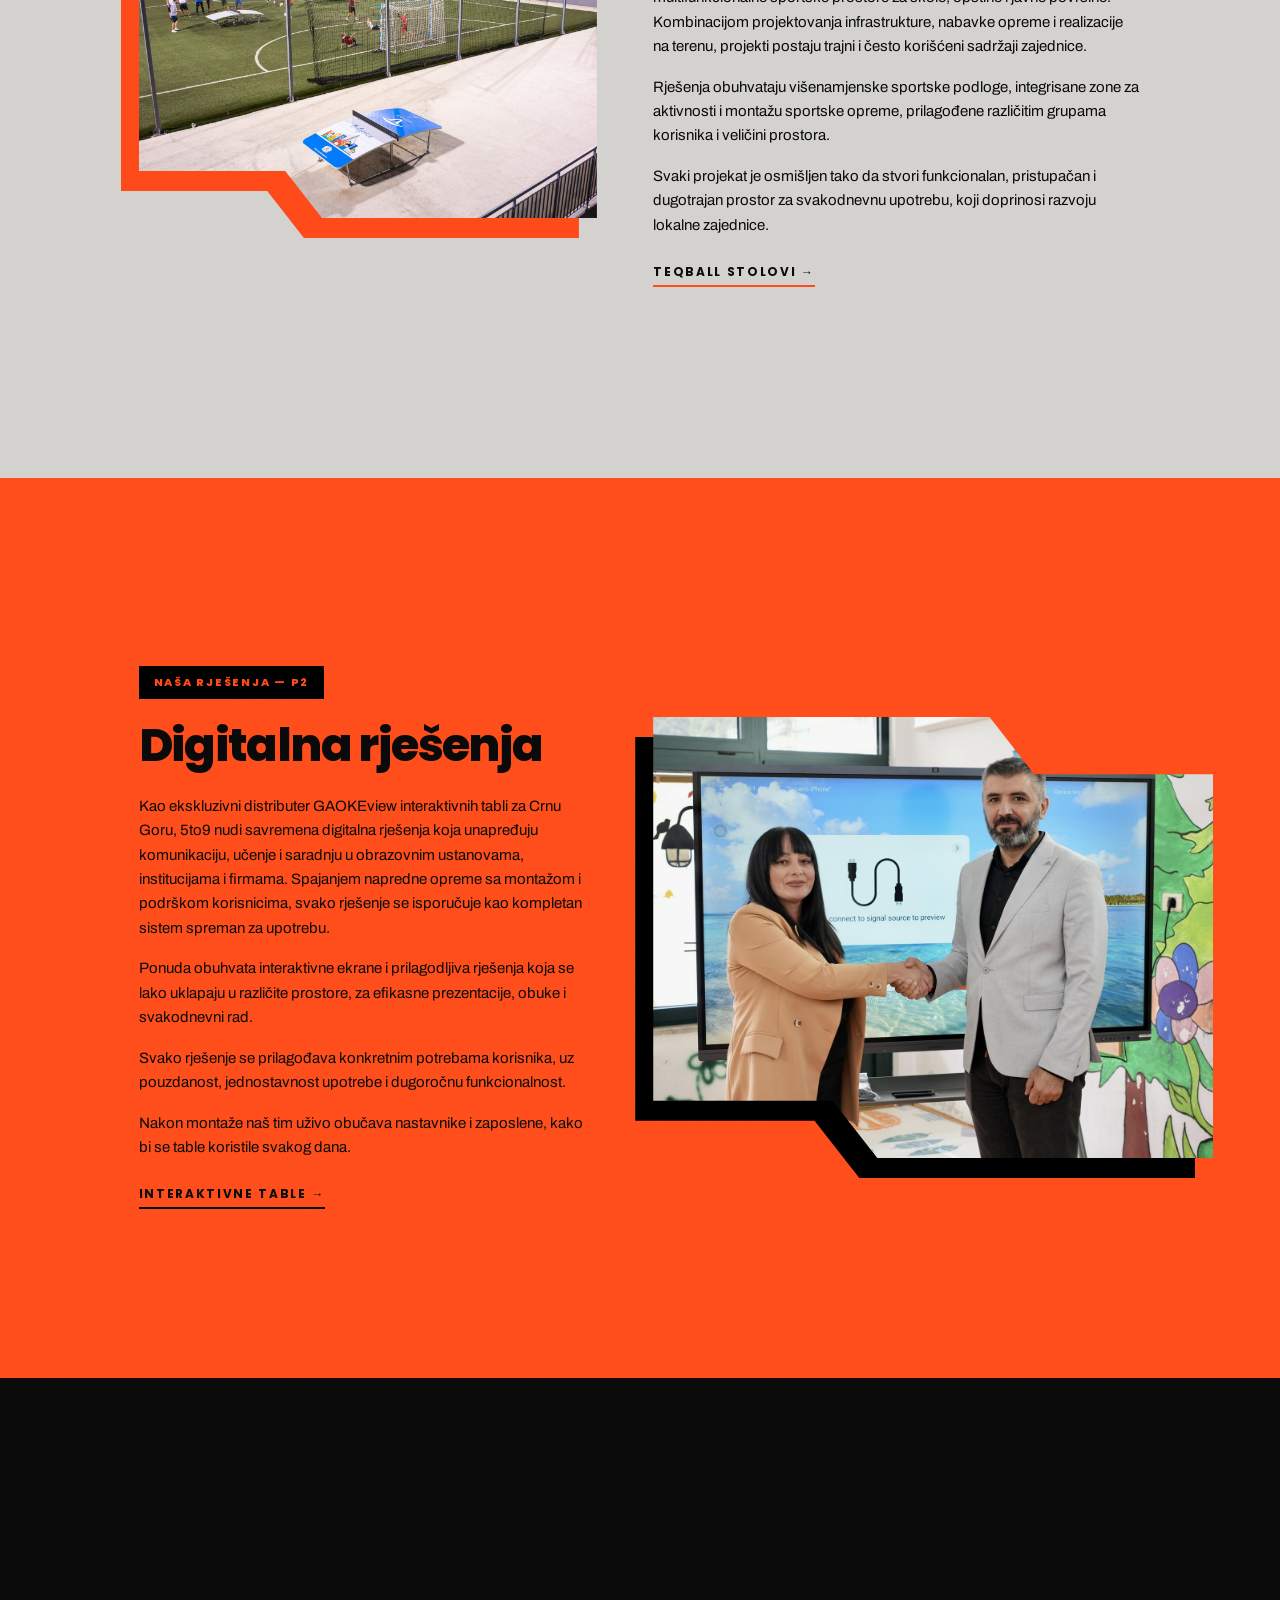
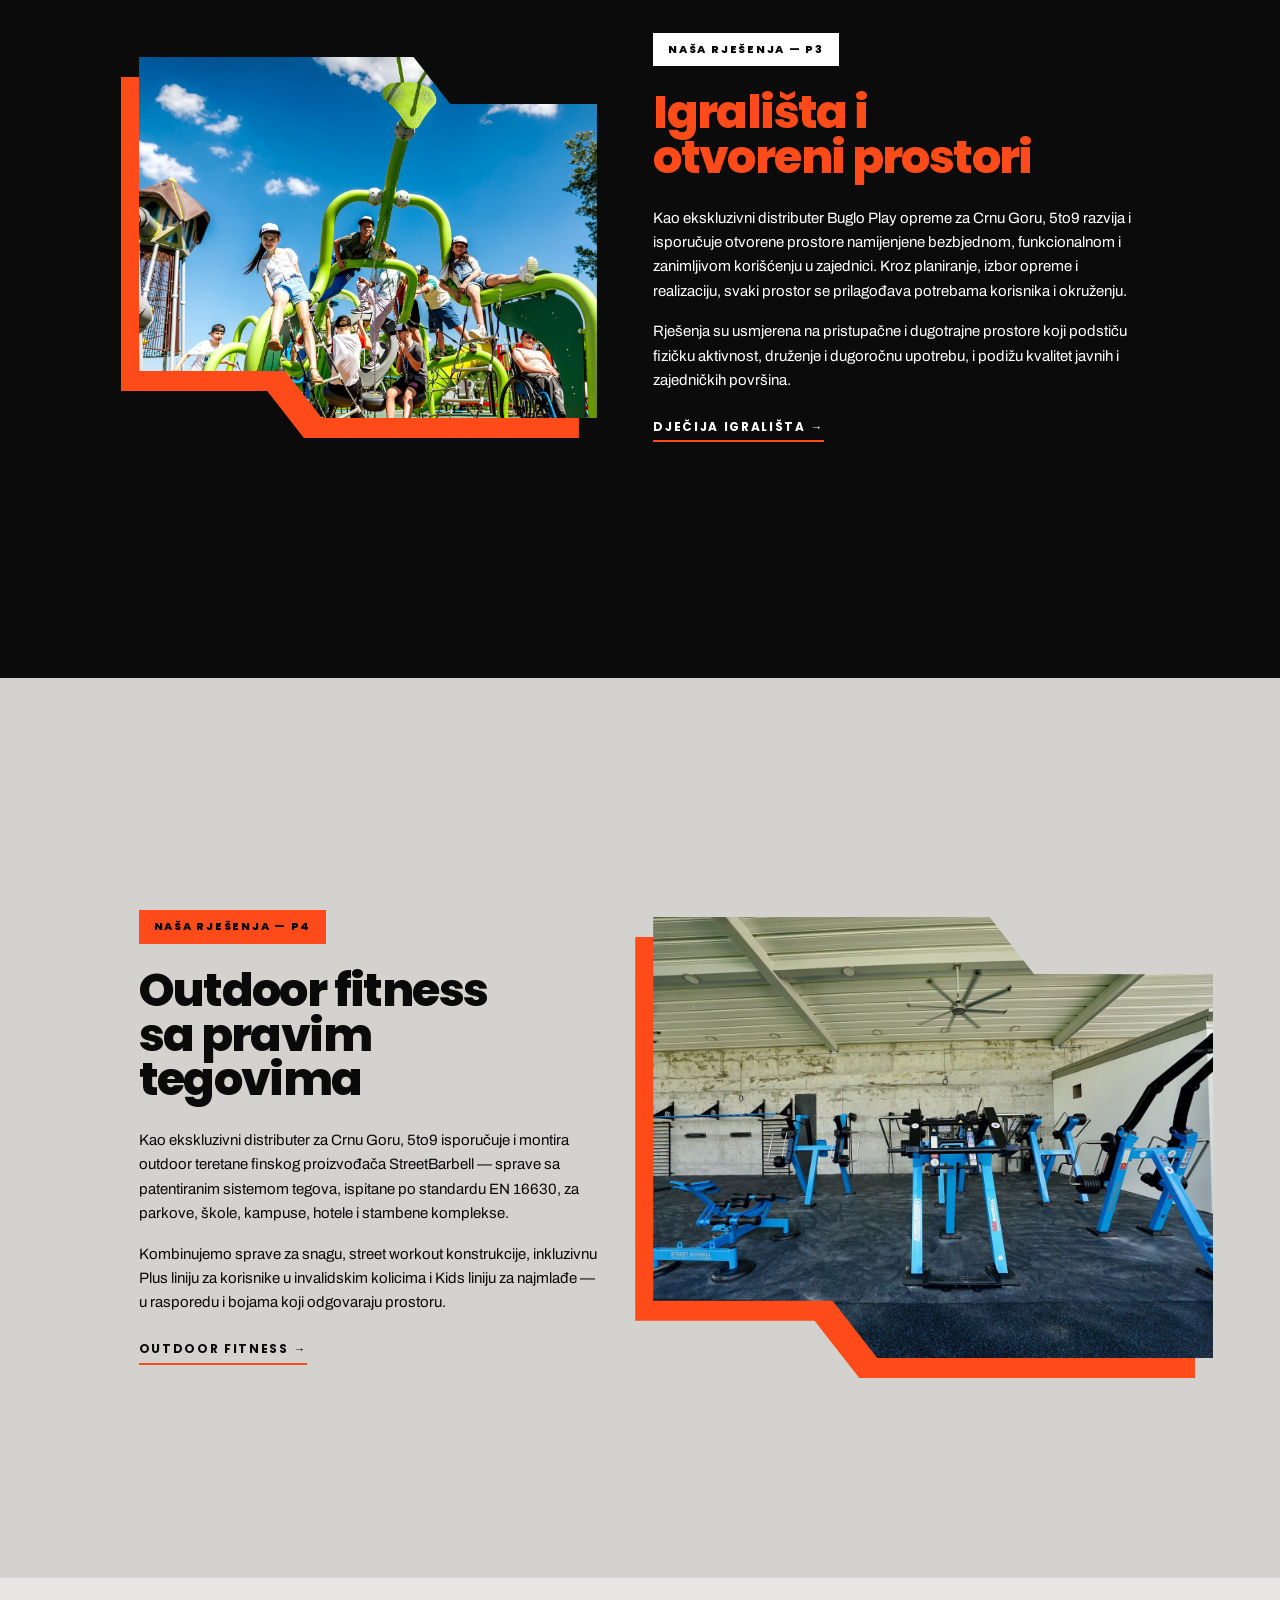
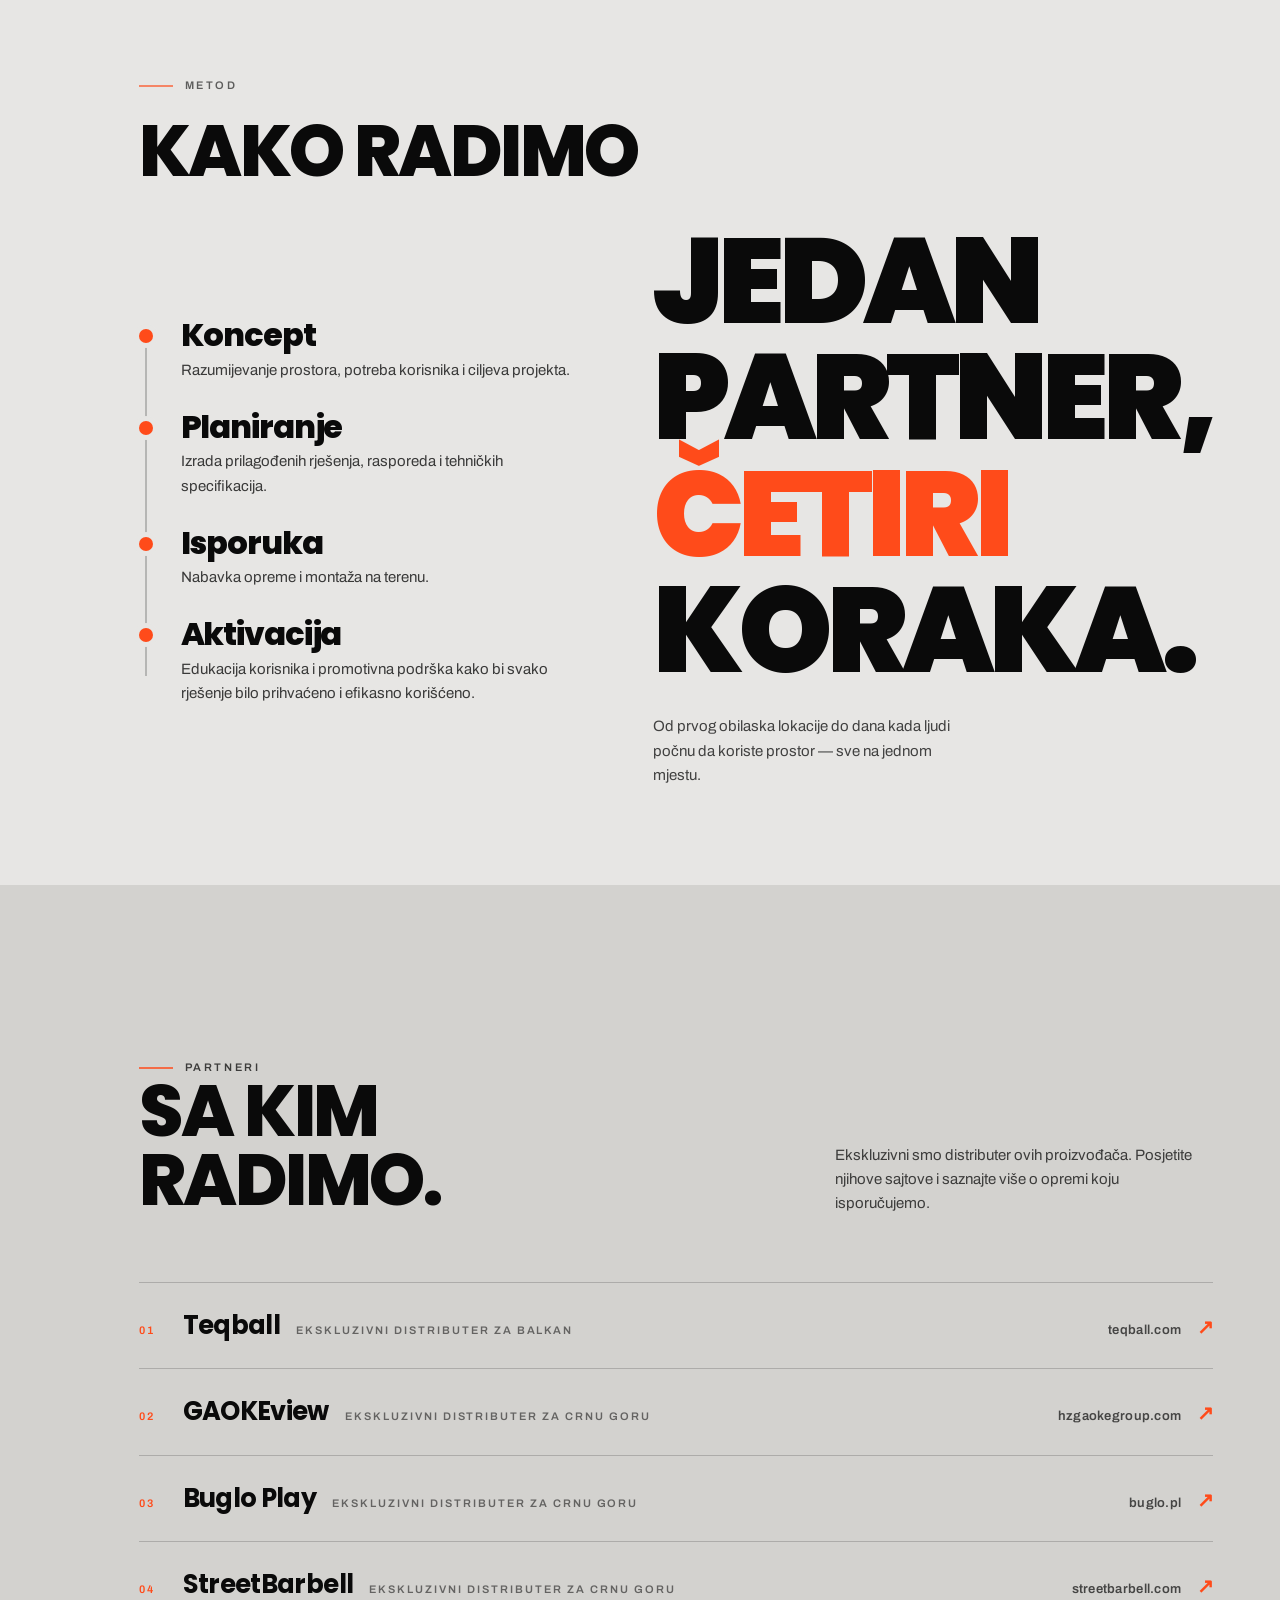
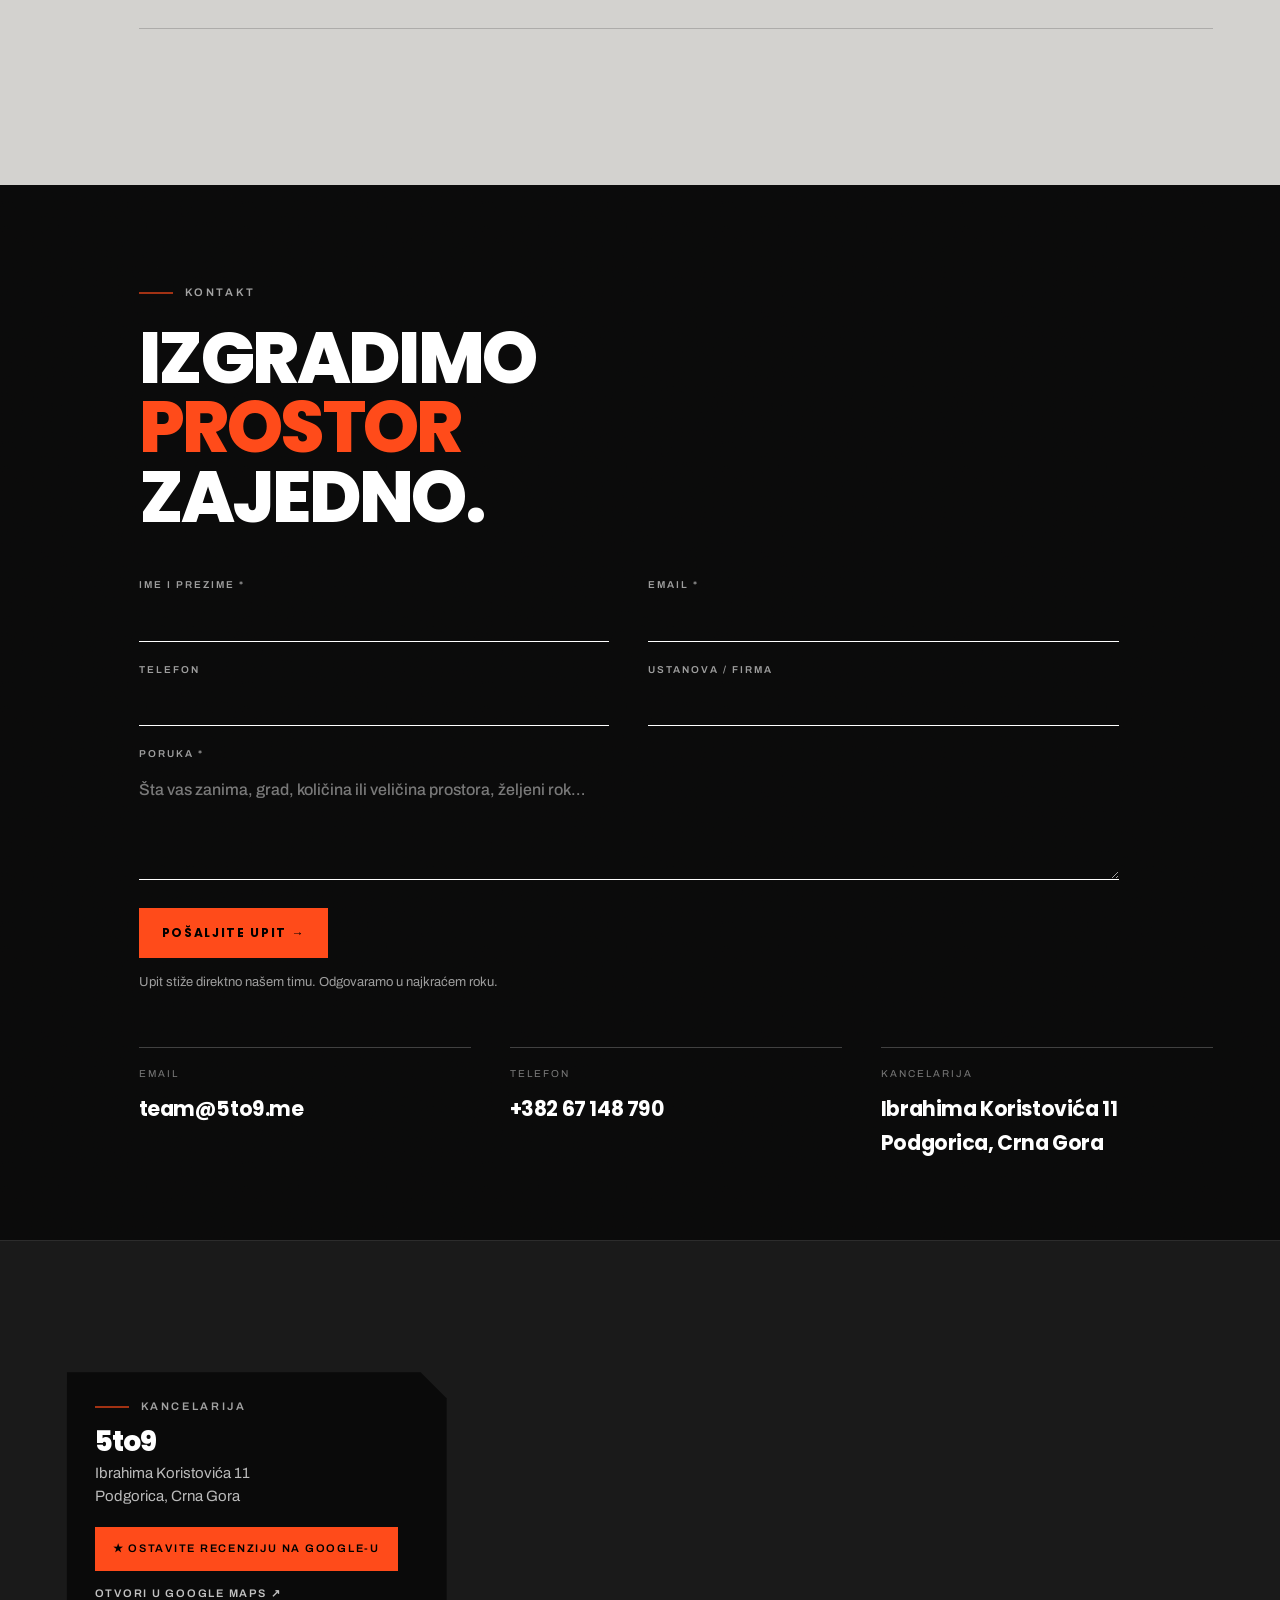
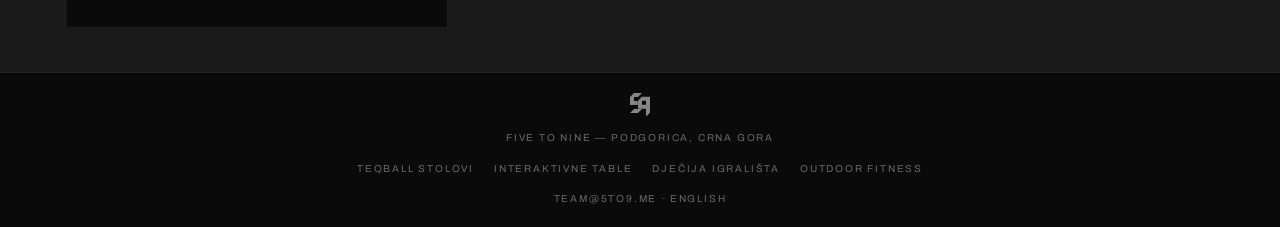
==== commit b81a9434: "Add files via upload" ====
--- a/index.html
+++ b/index.html
@@ -1,6 +1,14 @@
 <!DOCTYPE html>
 <html lang="sr-Latn-ME">
 <head>
+<!-- Google tag (gtag.js) -->
+<script async src="https://www.googletagmanager.com/gtag/js?id=AW-767660964"></script>
+<script>
+  window.dataLayer = window.dataLayer || [];
+  function gtag(){dataLayer.push(arguments);}
+  gtag('js', new Date());
+  gtag('config', 'AW-767660964');
+</script>
 <meta charset="utf-8">
 <meta name="viewport" content="width=device-width, initial-scale=1">
 <title>5to9 — Sport, obrazovanje i javni prostori | Podgorica</title>
